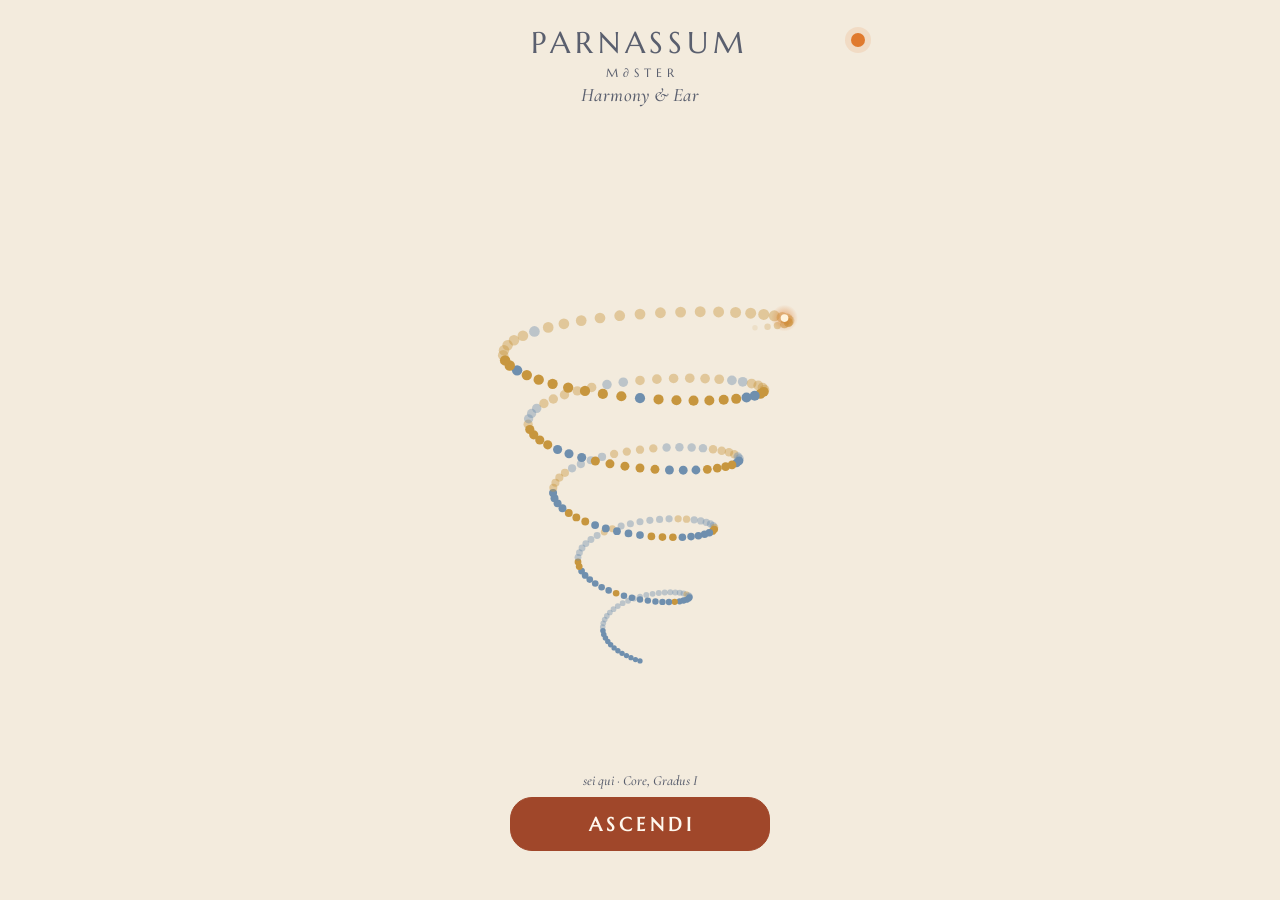
==== ravel-fase0/index.html @ 0cf715ad "Parnassum: versione 26/11, 09:10 (frecce del telaio, prova libera) Co-Authored-By: Claude Opus 5.5 <" ====
<!doctype html>
<html lang="it">
  <head>
    <meta charset="UTF-8" />
    <meta name="viewport" content="width=device-width, initial-scale=1, viewport-fit=cover" />
    <meta name="apple-mobile-web-app-capable" content="yes" />
    <meta name="mobile-web-app-capable" content="yes" />
    <meta name="apple-mobile-web-app-status-bar-style" content="default" />
    <meta name="apple-mobile-web-app-title" content="Parnassum M∂ster" />
    <meta name="theme-color" content="#f3ebdd" media="(prefers-color-scheme: light)" />
    <meta name="theme-color" content="#1d2230" media="(prefers-color-scheme: dark)" />
    <link rel="manifest" href="manifest.webmanifest" />
    <link rel="apple-touch-icon" href="icon-180.png" />
    <title>Parnassum M∂ster · Harmony &amp; Ear</title>
    <meta name="description" content="Parnassum M∂ster (Master) · Harmony &amp; Ear: l’orecchio relativo, dai gradi nella tonalità fino all’armonia." />
    <script type="module" crossorigin src="./assets/main-D2W-0Op4.js"></script>
    <link rel="modulepreload" crossorigin href="./assets/subjects-xXFOKr2m.js">
    <link rel="modulepreload" crossorigin href="./assets/tessere-DCb9m6Ef.js">
    <link rel="modulepreload" crossorigin href="./assets/audio-ESWxxZjq.js">
    <link rel="modulepreload" crossorigin href="./assets/icons-74ckr3Kv.js">
    <link rel="modulepreload" crossorigin href="./assets/progress-BFHjeU7x.js">
    <link rel="modulepreload" crossorigin href="./assets/theme-CLr89M17.js">
    <link rel="modulepreload" crossorigin href="./assets/meter-CseW2uOd.js">
    <link rel="modulepreload" crossorigin href="./assets/pitch-DtYOayEf.js">
    <link rel="modulepreload" crossorigin href="./assets/home-DO3E848T.js">
    <link rel="stylesheet" crossorigin href="./assets/theme-yBoKr22t.css">
  </head>
  <body>
    <button id="audioTap" class="audio-tap" hidden>🔇 Tocca qui per riattivare l’audio</button>
    <main id="app">
      <!-- Menu unico (Q88, punto 9): stesso pallino, stesso posto, su home, esercitazione, lezioni, esame -->
      <button id="menuDot" class="menu-dot" aria-label="Menu" aria-haspopup="dialog"><span aria-hidden="true"></span></button>
      <section id="intro" class="screen" hidden>
        <header class="top">
          <span id="introCount" class="steps"></span>
          <button id="introClose" class="icon" aria-label="Chiudi le istruzioni">✕</button>
        </header>
        <div class="row-btns intro-nav">
          <button id="introPrev">← Indietro</button>
          <span id="introDots" class="intro-dots" aria-hidden="true"></span>
          <button id="introNext" class="primary">Avanti →</button>
        </div>
        <label class="check intro-skip"><input id="introSkip" type="checkbox" /> Non mostrare più all'avvio</label>
        <div class="intro-body">
          <div class="intro-card">
            <h2 id="introTitle"></h2>
            <div id="introStaff" class="staffHost" hidden></div>
            <div id="introText" class="intro-text"></div>
            <button id="introPlay" class="play play-word" aria-label="Ascolta l'esempio" hidden>▶ Ascolta</button>
          </div>
        </div>
      </section>

      <section id="method" class="screen" hidden>
        <header class="top">
          <span class="steps">Il metodo nel dettaglio</span>
          <button id="methodClose" class="icon" aria-label="Chiudi">✕</button>
        </header>
        <article id="methodText" class="method-text"></article>
        <div class="row-btns">
          <button id="methodBack">← Indietro</button>
        </div>
      </section>

      <section id="home" class="screen">
        <header class="top home-top">
          <span class="brand">Parnassum <span>M∂ster</span><small class="brand-sub">Harmony &amp; Ear</small></span>
        </header>
        <div id="homeSpiral" class="home-host"></div>
        <div class="home-bottom">
          <p id="hereLine" class="here-line"></p>
          <button id="ascend" class="primary ascend">Ascendi</button>
          <p id="nextStep" class="next-step"></p>
        </div>
      </section>

      <section id="plan" class="screen" hidden>
        <header class="top dlg-top"><h2>Piano di studi</h2><button id="planClose" class="icon" aria-label="Chiudi">✕</button></header>
        <div id="planBody" class="plan-body"></div>
      </section>

      <dialog id="menu" class="sheet" aria-label="Menu">
        <div class="grip" aria-hidden="true" tabindex="-1" autofocus></div>
        <div id="menuBody" class="sheet-scroll menu-body"></div>
        <p id="buildLabel" class="sheet-note"></p>
        <button class="btn-close" id="menuX">Chiudi</button>
      </dialog>

      <dialog id="examSheet" class="sheet" aria-labelledby="examTitle">
        <div class="grip" aria-hidden="true" tabindex="-1" autofocus></div>
        <h2 id="examTitle"></h2>
        <ul id="examLines" class="exam-lines"></ul>
        <p id="examAdvice" class="sheet-note"></p>
        <div class="row-btns">
          <button id="examLater">Non ora</button>
          <button id="examStart" class="primary">Inizia</button>
        </div>
      </dialog>

      <section id="start" class="screen" hidden>
        <h1>Parnassum <span>M∂ster</span></h1>
        <p class="brand-sub">Harmony &amp; Ear</p>
        <p class="sub">Primo accesso: due domande, poi la taratura (una volta sola su questo dispositivo)</p>
        <div class="ask">
          <p>Hai le cuffie?</p>
          <div class="seg" data-key="headphones"><button data-v="1">Sì</button><button data-v="0" class="on">No</button></div>
        </div>
        <div class="ask">
          <p>Posso cantare adesso?</p>
          <div class="seg" data-key="sing"><button data-v="1" class="on">Sì</button><button data-v="0">No</button></div>
        </div>
        <button id="go" class="primary">Inizia</button>
        <p id="startMsg" class="msg"></p>
        <p class="mode" id="modeLabel"></p>
      </section>

      <section id="calib" class="screen" hidden>
        <h2>Taratura</h2>
        <p class="sub calib-why">Stiamo tarando il tuo dispositivo: misuriamo il ritardo dell'audio. Potrai scegliere di rifarlo, se necessario.</p>
        <p class="sub">Quattro colpi per prendere il tempo, poi otto colpi: tocca il cerchio insieme a ognuno.</p>
        <button id="tapPad" class="pad" aria-label="Tocca a tempo"></button>
        <p id="calibMsg" class="msg"></p>
        <p id="calibCheck" class="msg"></p>
        <div class="opt calib-hp"><span>Cuffie</span>
          <div class="seg" data-for="headphonesOn"><button data-v="1">Sì</button><button data-v="0">No</button></div></div>
        <div class="row-btns">
          <button id="calibStart" class="primary">Avvia</button>
          <button id="calibSkip">Salta</button>
          <button id="calibNext" class="primary" hidden>Continua</button>
        </div>
      </section>

      <section id="play" class="screen" hidden>
        <header class="top">
          <span id="keyLabel"></span>
          <span class="top-btns">
            <button id="playHome" class="icon" aria-label="Torna alla spirale">⌂</button>
            <button id="openLesson" class="small">Lezione</button>
          </span>
        </header>
        <div id="groupRow" class="group-row" role="group" aria-label="Lezioni del Gradus I"></div>
        <div class="ladder-line">
          <div id="ladderRow" class="ladder-row" aria-hidden="true"></div>
          <button id="examEntry" class="small exam-entry">Esamino</button>
        </div>
        <p id="modeLine" class="mode-line"></p>
        <!-- Q88: domande sugli intervalli in coda all'esamino del gruppo -->
        <div id="ivHost" hidden></div>
        <div id="staffHost"></div>
        <div id="voiceMeterHost" class="voice-meter"></div>
        <p id="status" class="status">In pausa: premi ▶</p>
        <div id="keypad" class="piano-host"></div>
        <div class="controls">
          <button id="playToggle" class="play" aria-label="Avvia" aria-pressed="false">▶</button>
          <button id="singBtn" class="sing" hidden>Tieni premuto e canta</button>
          <button id="droneToggle" class="small drone on" aria-pressed="true" aria-label="Bordone acceso">Bordone</button>
        </div>
        <p id="singHint" class="hint" hidden>Canta l’ultima nota, in qualsiasi ottava</p>
        <button id="playInvite" class="invite" hidden>Non vuoi cantare? Glissa con il dito</button>
        <div class="seg answer-seg" data-for="answerMode" aria-label="Modo di risposta"><button data-v="tap">Tocca</button><button data-v="sing">Canta</button><button data-v="glide">Glissa</button></div>
        <div class="row-btns">
          <button id="again">Riascolta</button>
          <button id="next" class="primary" hidden>Avanti</button>
        </div>
      </section>

      <section id="lesson" class="screen" hidden>
        <header class="top">
          <span id="lessonSteps" class="steps"><span>Ascolta</span><span>Canta</span><span>Prova</span></span>
          <button id="lessonClose" class="icon" aria-label="Chiudi la lezione">✕</button>
        </header>
        <div id="lessonPick" class="chips3" aria-label="Lezione"></div>
        <h2 id="lessonTitle"></h2>
        <p id="lessonChords" class="chord-line" aria-live="polite"></p>
        <div id="lessonStaff" class="staffHost"></div>
        <!-- Tastiera in do: L1 «Tono e semitono», L2 «Le seconde» (Sandro, 22 nov.) -->
        <div id="lessonKb" class="lesson-kb" hidden></div>
        <p id="lessonText" class="lesson-text"></p>
        <div id="lessonKeypad" class="piano-host" hidden></div>
        <div class="controls">
          <button id="lessonPlay" class="play play-word" aria-label="Ascolta">▶ Ascolta</button>
          <button id="lessonSing" class="sing" hidden>Tieni premuto e canta</button>
          <button id="lessonDrone" class="small drone on" aria-label="Bordone">Bordone</button>
        </div>
        <button id="lessonInvite" class="invite" hidden>Non vuoi cantare? Glissa con il dito</button>
        <div class="seg answer-seg" data-for="answerMode" aria-label="Modo di risposta"><button data-v="tap">Tocca</button><button data-v="sing">Canta</button><button data-v="glide">Glissa</button></div>
        <div class="row-btns">
          <button id="lessonPrev" hidden>← Indietro</button>
          <button id="lessonSkip" hidden>Salta il canto →</button>
          <button id="lessonToTry" hidden>Salta la lezione →</button>
          <button id="lessonNext" class="primary" hidden>Avanti →</button>
        </div>
      </section>

      <!-- Lezioni L4–L10 del Gradus I (Q88) -->
      <section id="lessonx" class="screen" hidden>
        <header class="top">
          <span id="lxSteps" class="steps"><span>Ascolta</span><span>Canta</span><span>Prova</span><span>Esamino</span></span>
          <button id="lxClose" class="icon" aria-label="Chiudi la lezione">✕</button>
        </header>
        <h2 id="lxTitle"></h2>
        <p id="lxText" class="lesson-text"></p>
        <div id="lxHost"></div>
        <div class="controls">
          <button id="lxPlay" class="play play-word" aria-label="Ascolta">▶ Ascolta</button>
          <button id="lxDrone" class="small drone" aria-label="Bordone spento">Bordone</button>
        </div>
        <button id="lxInvite" class="invite" hidden>Non vuoi cantare? Glissa con il dito</button>
        <div class="seg answer-seg" data-for="answerMode" aria-label="Modo di risposta"><button data-v="tap">Tocca</button><button data-v="sing">Canta</button><button data-v="glide">Glissa</button></div>
        <div class="row-btns">
          <button id="lxPrev" hidden>← Indietro</button>
          <button id="lxSkip" hidden>Salta la lezione →</button>
          <button id="lxNext" class="primary" hidden>Avanti →</button>
        </div>
      </section>

      <!-- Esame del Gradus I (Q88) -->
      <section id="exam" class="screen" hidden>
        <header class="top">
          <span class="steps">Esame del Gradus I</span>
          <button id="exClose" class="icon" aria-label="Chiudi l’esame">✕</button>
        </header>
        <h2 id="exTitle"></h2>
        <div id="exText" class="lesson-text"></div>
        <div id="exHost"></div>
        <div id="exButtons" class="row-btns"></div>
      </section>

      <dialog id="settings" class="sheet" aria-labelledby="settingsTitle">
        <div class="grip" aria-hidden="true" tabindex="-1" autofocus></div>
        <div class="sheet-head"><h2 id="settingsTitle">Impostazioni</h2><button id="closeX" class="icon" aria-label="Chiudi">✕</button></div>
        <div class="sheet-scroll">
          <!-- Impostazioni del Gradus (Q88, punto 9) -->
          <div class="opt" data-scope="gradus"><span>Modo di risposta</span>
            <div class="seg" data-for="answerMode"><button data-v="tap">Tocca</button><button data-v="sing">Canta</button><button data-v="glide">Glissa</button></div>
            <small>Glissa: tieni premuto e muovi il dito, su più acuto, giù più grave. Quando lo alzi, o resti fermo su una nota per un secondo e mezzo, vale quella nota.</small></div>
          <div class="opt" data-scope="gradus"><span>Vista dei gradi</span>
            <div class="seg" data-for="viewSelect"><button data-v="spiral">Spirale</button><button data-v="rows">Righe</button></div></div>
          <div class="opt" data-scope="gradus"><span>Nomi accanto ai gradi</span>
            <div class="seg" data-for="labelMode"><button data-v="syl">do re mi</button><button data-v="notes">Note reali</button><button data-v="none">Nessuno</button></div></div>
          <div class="opt" data-scope="gradus"><span>Tonalità</span>
            <select id="keySelect"><option value="">Casuale</option></select></div>
          <div class="opt" data-scope="gradus"><span>Cambio di tonalità</span>
            <div class="seg" data-for="keyChange"><button data-v="auto">Automatico</button><button data-v="1">Dopo 1 domanda</button><button data-v="3">Dopo 3</button><button data-v="5">Dopo 5</button><button data-v="never">Mai</button></div>
            <small>Automatico: la tonalità resta ferma all'inizio e cambia sempre più spesso man mano che riconosci i gradi.</small></div>
          <div class="opt" data-scope="gradus"><span>Ritorno alla tonica sempre</span>
            <div class="seg" data-for="returnAlways"><button data-v="1">Sì</button><button data-v="0">No</button></div>
            <small>Negli ultimi gradini prima dell'esame e all'esame il ritorno suona solo dopo un errore. Con «Sì» suona sempre.</small></div>
          <div class="opt" data-scope="gradus"><span>Bordone</span>
            <input id="droneLevel" type="range" min="0" max="0.6" step="0.05" value="0.25" aria-label="Volume del bordone" /></div>
          <div class="opt" data-scope="gradus"><span>Velocità: <b id="speedValue">moderata</b></span>
            <input id="speedRange" type="range" min="0.5" max="1.3" step="0.05" value="0.8" aria-label="Velocità" /></div>
          <!-- Impostazioni generali -->
          <div class="opt" data-scope="general"><span>Tema</span>
            <div class="seg" data-for="themeSelect"><button data-v="auto">Automatico</button><button data-v="light">Chiaro</button><button data-v="dark">Scuro</button></div>
            <small>Automatico segue il telefono.</small></div>
          <div class="opt" data-scope="general"><span>Pillole del Maestro</span>
            <div class="seg" data-for="pillsOn"><button data-v="1">Sì</button><button data-v="0">No</button></div>
            <small>Una frase breve alla fine della sessione, su come impara l'orecchio.</small></div>
          <div class="opt" data-scope="general"><span>Taratura</span>
            <button class="item" id="recalib">Ritara il dispositivo</button>
            <small>Da rifare quando cambi uscita audio: altoparlante, cuffie a filo o Bluetooth. Se colleghi o scolleghi le cuffie, l'app te lo propone da sola.</small></div>
          <button class="item" id="audioRebuild" data-scope="general">Non senti l’audio? Tocca qui per riattivarlo</button>
          <div class="opt" data-scope="general"><span>Cuffie</span>
            <div class="seg" data-for="headphonesOn"><button data-v="1">Sì</button><button data-v="0">No</button></div>
            <small>Con le cuffie il bordone resta acceso mentre canti.</small></div>
          <div class="opt" data-scope="general"><span>Microfono</span>
            <div class="seg" data-for="micOn"><button data-v="1">Acceso</button><button data-v="0">Spento</button></div></div>
          <details class="adv" data-scope="general"><summary>Per il collaudo</summary>
            <div class="opt"><span>Filtri del telefono (eco, rumore, guadagno)</span>
              <div class="seg" data-for="micFilters"><button data-v="1">Sì</button><button data-v="0">No</button></div></div>
            <button class="item" id="copyReport">Copia rapporto</button>
            <textarea id="reportBox" readonly hidden></textarea>
          </details>
          <div class="opt" data-scope="general"><span>I miei dati</span>
            <button class="item" id="dataExport">Esporta i miei dati</button>
            <button class="item" id="dataClear">Cancella i miei dati</button>
            <small>Le risposte restano solo su questo telefono: niente nome, niente audio.</small></div>
          <div class="opt" data-scope="general"><span>Contatti</span>
            <div data-contacts></div></div>
          <p class="credits" data-scope="general">Pianoforte: Salamander Grand Piano, Alexander Holm (CC BY 3.0). Riconoscimento dell'altezza: pitchy (MIT).</p>
          <div hidden>
            <select id="viewSelect"><option value="spiral" selected>Spirale</option><option value="rows">Righe</option></select>
            <select id="labelMode"><option value="syl" selected>do re mi</option><option value="notes">Note reali</option><option value="none">Nessuno</option></select>
            <select id="keyChange"><option value="auto" selected>Automatico</option><option value="1">1</option><option value="3">3</option><option value="5">5</option><option value="never">Mai</option></select>
            <select id="answerMode"><option value="tap">Tocca</option><option value="sing">Canta</option><option value="glide">Glissa</option></select>
            <input id="headphonesOn" type="checkbox" /><input id="micOn" type="checkbox" /><input id="micFilters" type="checkbox" /><input id="pillsOn" type="checkbox" />
            <select id="themeSelect"><option value="auto">Automatico</option><option value="light">Chiaro</option><option value="dark">Scuro</option></select><input id="returnAlways" type="checkbox" />
          </div>
        </div>
      </dialog>
      <div id="outputToast" class="toast" role="status" hidden>
        <p>L'uscita audio è cambiata (cuffie collegate o scollegate?).</p>
        <div class="row-btns"><button id="toastRecalib" class="primary">Ritara</button><button id="toastLater">Più tardi</button></div>
      </div>
    </main>
  </body>
</html>
---- ravel-fase0/assets/theme-yBoKr22t.css ----
@font-face{font-family:Marcellus;font-style:normal;font-display:swap;font-weight:400;src:url(./marcellus-latin-400-normal-86dSXJnk.woff2) format("woff2"),url(./marcellus-latin-400-normal-AvMY561b.woff) format("woff")}@font-face{font-family:Cormorant Garamond;font-style:italic;font-display:swap;font-weight:500;src:url(./cormorant-garamond-latin-500-italic-Y14P-dkT.woff2) format("woff2"),url(./cormorant-garamond-latin-500-italic-DhNIfkTX.woff) format("woff")}@font-face{font-family:Cormorant Garamond;font-style:normal;font-display:swap;font-weight:500;src:url(./cormorant-garamond-latin-500-normal-BsRWmXhO.woff2) format("woff2"),url(./cormorant-garamond-latin-500-normal-zIXX3Q-H.woff) format("woff")}@font-face{font-family:Cormorant Garamond;font-style:italic;font-display:swap;font-weight:600;src:url(./cormorant-garamond-latin-600-italic-DCuhXWyK.woff2) format("woff2"),url(./cormorant-garamond-latin-600-italic-BcJbkSJ4.woff) format("woff")}[hidden]{display:none!important}:root{--bg: #f3ebdd;--surface: #fbf7ef;--fg: #1d2230;--muted: #5a5f6e;--line: #857c6e;--accent: #a0472a;--on-accent: #fff8ee;--ok: #2f7349;--bad: #962c25;--ring: #a0472a;--card: var(--surface);--tonic: #21416a;--gold: #7f5c1d;--parnassum: #e07a2e;--sun-deep: #a9531a;--subject: #c7963e;--serif: "Marcellus", "Iowan Old Style", "Palatino Linotype", Palatino, "Book Antiqua", Georgia, serif;--italic: "Cormorant Garamond", "Iowan Old Style", "Palatino Linotype", Palatino, Georgia, serif;color-scheme:light dark;font-family:-apple-system,system-ui,Segoe UI,sans-serif}@media(prefers-color-scheme:dark){:root{--bg: #1d2230;--surface: #272d3e;--fg: #f1e9da;--muted: #b9b3a6;--line: #737a8e;--accent: #e8925c;--on-accent: #1d2230;--ok: #a3ddb3;--bad: #f2958a;--ring: #e8925c;--tonic: #7096be;--gold: #d9b56a;--sun-deep: #e07a2e}}*{box-sizing:border-box;-webkit-tap-highlight-color:transparent}html,body{margin:0;background:var(--bg);color:var(--fg);height:100%}body{padding:env(safe-area-inset-top) 16px env(safe-area-inset-bottom);overscroll-behavior:none}#app{max-width:480px;margin:0 auto;min-height:100%}.screen{display:flex;flex-direction:column;gap:10px;padding-top:18px;min-height:100dvh}.screen[hidden]{display:none}h1{font-size:30px;margin:24px 0 0;letter-spacing:.02em}h1 span{color:var(--accent)}h2{font-size:24px;margin:8px 0 0}.sub,.msg,.mode,.credits{color:var(--muted);margin:0;font-size:14px}.msg{min-height:1.4em}button{font:inherit;font-size:16px;min-height:48px;padding:0 18px;border-radius:14px;border:1px solid var(--line);background:var(--card);color:var(--fg);touch-action:manipulation}button.primary{background:var(--accent);border-color:var(--accent);color:var(--on-accent);font-weight:600}@media(prefers-color-scheme:dark){button.primary{color:var(--on-accent)}}button:disabled{opacity:.5}.ask p{margin:0 0 6px;font-size:16px}.seg{display:flex;gap:8px}.seg button{flex:1}.seg button.on{border:2px solid var(--accent);font-weight:600}.row-btns{display:flex;gap:10px;flex-wrap:wrap}.row-btns button{flex:1}.pad{width:180px;height:180px;border-radius:50%;align-self:center;margin:24px 0;border:3px solid var(--accent);background:transparent;transition:background .15s}.pad.hit{background:var(--accent)}.pad{font-size:56px;font-weight:700;color:var(--accent)}.top{display:flex;justify-content:space-between;align-items:center;color:var(--muted);font-size:14px}.icon{min-height:44px;min-width:44px;padding:0;font-size:24px}#staffHost{flex:1;display:flex;min-height:0}.staff{width:100%;height:100%;max-height:54dvh}.staff .line{stroke:var(--line);stroke-width:2}.staff .num{font-size:16px;font-weight:700;fill:var(--fg)}.staff .syl{font-size:14px;fill:var(--muted)}.staff .disc{fill:var(--card);stroke:var(--line);stroke-width:1.5}.staff .ring{fill:none;stroke:var(--ring);stroke-width:1.5;opacity:.55;transition:opacity .3s,stroke-width .3s}.staff .row.target .disc{fill:var(--ok);stroke:var(--ok)}.staff .row.target .num{fill:var(--on-accent)}.staff .row.target .line{stroke:var(--ok);stroke-width:4}.staff .row.wrong .disc{stroke:var(--bad);stroke-width:3}.staff .row.target .ring{opacity:1;stroke-width:2.5}.staff .row.resolved .ring{opacity:0}.staff .voice{fill:var(--muted);opacity:0;transition:cy .15s linear,opacity .15s}.staff .voice.on{fill:var(--accent)}.status{text-align:center;font-size:19px;font-weight:600;min-height:1.5em;margin:0}.keypad{display:grid;grid-template-columns:repeat(7,1fr);gap:6px}.keypad button{min-height:56px;padding:0;font-size:24px;font-weight:700}.keypad button:active{background:var(--accent);color:var(--on-accent)}dialog{border:none;border-radius:14px;background:var(--card);color:var(--fg);width:min(92vw,440px)}dialog::backdrop{background:#0006}dialog label{display:flex;flex-direction:column;gap:6px;margin:12px 0;font-size:16px}dialog label.check{flex-direction:row;align-items:center}dialog select,dialog input[type=range]{font:inherit;min-height:44px}dialog input[type=checkbox]{width:22px;height:22px}dialog textarea{width:100%;height:160px;font-size:12px;margin-top:10px}.credits{font-size:14px;margin:12px 0}.contact{margin:0;font-size:14px}.contact a{display:inline-flex;align-items:center;min-height:44px;color:var(--accent)}.pill{font-size:14px;font-style:italic;color:var(--muted);margin-top:12px;text-align:left}@media(prefers-reduced-motion:reduce){*{transition:none!important}}.top-btns{display:flex;gap:8px;align-items:center}button.small{min-height:44px;font-size:14px;padding:0 12px}button.small.on{border:2px solid var(--accent)}.sing{min-height:64px;font-weight:600;border:2px solid var(--accent)}.sing.held{background:var(--accent);color:var(--on-accent)}.hint{color:var(--muted);font-size:14px;margin:-6px 0 0;text-align:center}.staff .row.octave .num,.staff .row.octave .syl{fill:var(--muted)}.staff .row.octave .disc{stroke-dasharray:3 3}.staff .row.step .disc{fill:var(--accent);stroke:var(--accent)}.staff .row.step .num{fill:var(--on-accent)}.staff .row.step .line{stroke:var(--accent);stroke-width:4}.staff .hit{fill:transparent}.staff .knob{cursor:pointer}.staff .knob:active .disc{fill:var(--accent)}.staff.spiral{max-height:54dvh}.staff .spiral-path{fill:none;stroke:var(--line);stroke-width:2}.staff .faint .disc{stroke-dasharray:3 3}.staff .faint .num{fill:var(--muted);font-size:14px}.staff .row[data-degree="1"] .disc{fill:var(--tonic);stroke:var(--tonic)}.staff .row[data-degree="1"] .num{fill:var(--on-accent)}.staff .row.faint[data-degree="1"] .disc{fill:var(--tonic);stroke:var(--tonic);opacity:.55;stroke-dasharray:none}.staff .row.octave .disc{stroke-dasharray:none;opacity:.55}.staff .row[data-degree="1"].wrong .disc{stroke:var(--bad);stroke-width:3}@media(prefers-color-scheme:dark){.staff .row[data-degree="1"] .num{fill:var(--on-accent)}}.staff .trail{stroke:var(--accent);stroke-width:5;stroke-linecap:round}#staffHost.nosyl .syl{display:none}.staff .spiral-path,.staff .line{transition:stroke .3s}#staffHost.ok .spiral-path{stroke:var(--ok)}#staffHost.ko .spiral-path{stroke:var(--bad)}#staffHost.ok .row:not(.target):not(.step) .line{stroke:color-mix(in srgb,var(--ok) 45%,var(--line))}#staffHost.ko .row:not(.target):not(.step) .line{stroke:color-mix(in srgb,var(--bad) 45%,var(--line))}.status:before{content:"";display:inline-block;width:12px;height:12px;border-radius:50%;margin-right:8px;vertical-align:1px;background:transparent;transition:background .3s}.status.ok:before{background:var(--ok);box-shadow:0 0 8px var(--ok)}.status.ko:before{background:var(--bad);box-shadow:0 0 8px var(--bad)}.controls{display:flex;gap:8px;align-items:stretch}.controls .play{width:64px;min-height:64px;padding:0;font-size:24px;flex:none}.controls .play.on{border:2px solid var(--accent)}.controls .sing{flex:1;min-height:64px}.controls .small{min-height:64px;flex:none}.controls .sing[hidden]+.small{margin-left:auto}.controls .sing{white-space:nowrap;font-size:16px;padding:0 10px}.drone:not(.on){color:var(--muted);text-decoration:line-through}.staffHost{flex:1;display:flex;min-height:0}#lessonStaff.ok .spiral-path{stroke:var(--ok)}#lessonStaff.ko .spiral-path{stroke:var(--bad)}.steps{display:flex;gap:6px;font-size:14px}.steps span{padding:4px 8px;border-radius:999px;border:1px solid var(--line)}.steps span.on{border-color:var(--accent);color:var(--fg);font-weight:600}.chips{display:grid;grid-template-columns:repeat(7,1fr);gap:6px}.chips button{min-height:44px;padding:0;font-size:16px}.chips button.on{border:2px solid var(--accent);font-weight:700}.lesson-text{text-align:center;font-size:16px;min-height:2.6em;margin:0}.lesson-text.ok:before,.lesson-text.ko:before{content:"";display:inline-block;width:12px;height:12px;border-radius:50%;margin-right:8px}.lesson-text.ok:before{background:var(--ok);box-shadow:0 0 8px var(--ok)}.lesson-text.ko:before{background:var(--bad);box-shadow:0 0 8px var(--bad)}#lesson .sing{min-height:60px}.chips3{display:grid;grid-template-columns:repeat(3,1fr);gap:6px}.chips3 button{min-height:44px;padding:0 4px;font-size:12px;line-height:1.15}.chips3 button.on{border:2px solid var(--accent);font-weight:700}.lesson-text{font-size:16px}.staff .row.lit .disc{fill:var(--accent);stroke:var(--accent);opacity:.85}.staff .row.lit .num{fill:var(--on-accent)}.staff .row.lit .line{stroke:var(--accent);stroke-width:3}#lesson .lesson-text{font-size:19px;line-height:1.45;text-align:left;min-height:4em}#lesson .lesson-text.big{flex:1;font-size:19px;display:flex;align-items:center}#lesson h2{font-size:19px;color:var(--muted)}.row-btns #lessonPrev{flex:0 0 auto}.dlg-top{margin:-4px 0 4px}.dlg-top h2{margin:0}.chord-line{margin:0;min-height:1.4em;text-align:center;font-size:14px;letter-spacing:.08em;color:var(--muted);font-family:var(--serif)}.chord-line span{padding:0 2px;transition:color .15s}.chord-line .sep{opacity:.5;padding:0 6px}.chord-line .now{color:var(--accent);font-weight:600}#intro h2{font-size:24px;margin-top:6px}.intro-text{flex:1;font-size:19px;line-height:1.5;margin:0}.intro-text p{margin:0 0 12px}#introStaff{max-height:34vh}#introPlay{align-self:center}.intro-skip{display:flex;gap:10px;align-items:center;color:var(--muted);font-size:14px}.intro-skip input{width:22px;height:22px}#lessonSteps span{cursor:pointer}#lessonSteps span:last-child{cursor:default}.controls .play.play-word,button.play-word{width:auto;min-width:132px;min-height:64px;padding:0 18px;flex:none;font-size:19px;font-weight:700;white-space:nowrap;background:var(--accent);border:2px solid var(--accent);color:var(--on-accent);box-shadow:0 2px 10px color-mix(in srgb,var(--accent) 35%,transparent)}@media(prefers-color-scheme:dark){.controls .play.play-word,button.play-word{color:var(--on-accent)}}.controls .play.play-word.on,button.play-word.on{background:var(--card);color:var(--accent);box-shadow:none}#introPlay.play-word{align-self:center}.drone.locked{opacity:.6;border-style:dashed}#introStaff.reveal .syl{opacity:0;transition:opacity .15s}#introStaff.reveal .row.lit .syl{opacity:1}#method{height:100dvh;min-height:0;padding-bottom:12px}.method-text{flex:1;min-height:0;overflow-y:auto;-webkit-overflow-scrolling:touch;overscroll-behavior:contain;font-size:19px;line-height:1.55;padding-right:4px}.method-text h1{font-size:24px;margin:4px 0 8px}.method-text h2{font-size:19px;margin:26px 0 6px}.method-text h3{font-size:19px;margin:18px 0 4px}.method-text p{margin:0 0 12px}.method-text ul,.method-text ol{margin:0 0 12px;padding-left:22px}.method-text li{margin-bottom:6px}.method-text table{border-collapse:collapse;font-size:14px;line-height:1.35;margin:0 0 12px;display:block;overflow-x:auto}.method-text th,.method-text td{border:1px solid var(--line);padding:4px 6px;text-align:left;vertical-align:top;overflow-wrap:anywhere}.method-text code{font-size:.9em}.chips3 button span,.chips3 button b{display:block}.chips3 button b{font-size:14px;margin-top:2px}.audio-tap{position:fixed;left:50%;top:max(12px,env(safe-area-inset-top));transform:translate(-50%);z-index:100;min-height:56px;padding:0 20px;border-radius:22px;border:none;background:var(--accent, #c8742a);color:var(--on-accent);font-size:16px;box-shadow:0 4px 16px #00000040}.intro-nav{justify-content:space-between}.intro-nav button{flex:0 0 auto;min-height:44px;padding:0 14px;font-size:14px}#intro{touch-action:pan-y}#intro .intro-nav{order:0;margin-top:4px;align-items:center}.intro-dots{display:flex;gap:6px;flex-wrap:wrap;justify-content:center;flex:1}.intro-dots i{width:7px;height:7px;border-radius:50%;background:var(--line)}.intro-dots i.on{background:var(--accent);width:18px;border-radius:6px}.intro-body{flex:1;display:flex;gap:10px;min-height:0}.intro-card{flex:1;min-width:0;display:flex;flex-direction:column;gap:12px}.intro-peek{flex:0 0 26px;min-width:26px;border-radius:14px 0 0 14px;border:1px solid var(--line);border-right:none;background:var(--card);color:var(--muted);font-size:14px;text-align:start;overflow:hidden;white-space:nowrap;opacity:.7;margin-right:-16px;align-self:flex-start;height:60%;padding:18px 0 0 8px}.intro-peek[hidden],#intro[hidden] .intro-peek{display:none!important}#home{min-height:100dvh;justify-content:space-between}.home-top .brand{font-size:16px;letter-spacing:.04em}.home-top .brand span{color:var(--accent)}.home-host{flex:1;display:flex;align-items:center;justify-content:center;min-height:0}.home-spiral{width:100%;max-width:380px;max-height:62dvh}.home-tile.back{opacity:.42}.home-walked circle{fill:none;stroke:var(--parnassum);opacity:.7}.home-walked circle.back{opacity:.28}.home-parn-body{fill:var(--parnassum)}.home-thread-tile{fill:var(--thread-c, var(--subject-c));opacity:.95}.home-thread-tile.back{opacity:.35}.home-thread-head{fill:var(--thread-c, var(--subject-c));stroke:var(--bg);stroke-width:1.2}.home-thread-hit{fill:none;stroke:transparent;stroke-width:40;stroke-linecap:round;stroke-linejoin:round;pointer-events:stroke;cursor:pointer}.home-door-ring{fill:var(--bg);stroke:color-mix(in srgb,var(--door) 55%,#1d2230);stroke-width:1.6}.home-door-glow{fill:var(--door);opacity:0}.home-door.back .home-door-ring{opacity:.55}.home-door.lit .home-door-ring{fill:var(--door)}.home-door.lit .home-door-glow{opacity:.22}@media(prefers-color-scheme:dark){.home-door-ring{stroke:var(--door-dk)}.home-door.lit .home-door-ring,.home-door-glow{fill:var(--door-dk)}}.home-sat-hit{fill:transparent;cursor:pointer}.home-sat-hit:focus{outline:none}.home-sat-hit:focus-visible{stroke:var(--fg);stroke-width:1.2;stroke-dasharray:2 3}.home-sat-sel{fill:none;stroke:var(--gold);stroke-width:1.2;opacity:.8}.home-sat-tip{opacity:0;transition:opacity .3s;pointer-events:none}.home-sat-tip.on{opacity:1}.home-sat-tip.on .home-tip-go{pointer-events:auto;cursor:pointer}.home-tip-enter{font-family:var(--serif);font-size:14px;fill:var(--accent)}.home-sat-glow{fill:var(--subject-c);opacity:0}.home-touch{fill:var(--accent);opacity:0;pointer-events:none}.home-labels .home-label{opacity:0;transition:opacity .7s}.home-label-name{font-family:var(--italic);font-style:italic;font-size:12px;fill:var(--fg)}.home-labels.on .home-label{opacity:1}@media(prefers-reduced-motion:reduce){.home-labels .home-label{transition:none}}.home-tip-card{fill:var(--surface);stroke:var(--line);stroke-width:1}.home-tip-name{font-family:var(--italic);font-style:italic;font-size:12px;fill:var(--fg)}.home-tip-note{font-family:var(--italic);font-style:italic;font-size:12px;fill:var(--muted)}@media(prefers-reduced-motion:reduce){.home-sat-tip{transition:none}}.home-head-core{fill:#fff3dc}.home-dot{fill:var(--fg);stroke:var(--bg);stroke-width:2}.home-bottom{display:flex;flex-direction:column;align-items:center;gap:6px;padding-bottom:max(16px,env(safe-area-inset-bottom))}.ascend{width:66%;min-height:56px;font-size:19px;letter-spacing:.06em;border-radius:22px;background:color-mix(in srgb,var(--parnassum) var(--parnassum-mix, 0%),var(--accent));border-color:transparent}.here-line{margin:0;font-family:var(--italic);font-style:italic;font-size:14px;color:var(--muted);text-align:center}.next-step{margin:0;font-size:14px;color:var(--muted);min-height:1.3em;text-align:center}.menu-list{display:flex;flex-direction:column;gap:10px}.plan-body h3{margin:18px 0 6px;font-size:16px}.plan-body ul{margin:0;padding-left:1.2em;line-height:1.7}.plan-body .done{color:var(--ok)}.plan-body .muted{color:var(--muted)}.method-text details.topic{border-bottom:1px solid var(--line)}.method-text summary{list-style:none;cursor:pointer;font-size:19px;font-weight:600;padding:14px 28px 14px 0;position:relative}.method-text summary::-webkit-details-marker{display:none}.method-text summary:after{content:"▸";position:absolute;right:4px;top:14px;color:var(--accent);transition:transform .15s}.method-text details[open]>summary{position:sticky;top:0;background:var(--bg);z-index:1}.method-text details[open]>summary:after{transform:rotate(90deg)}dialog.sheet{position:fixed;inset:auto 0 0;margin:0 auto;width:min(100vw,480px);max-width:100vw;max-height:88dvh;border-radius:22px 22px 0 0;background:var(--surface);color:var(--fg);padding:10px 20px max(env(safe-area-inset-bottom),22px);display:none;flex-direction:column;gap:2px}dialog.sheet[open]{display:flex;animation:sheet-up .3s ease-out}@keyframes sheet-up{0%{transform:translateY(24px);opacity:0}}dialog.sheet::backdrop{background:#00000073}.sheet .grip{width:40px;height:5px;border-radius:6px;background:var(--line);align-self:center;margin-bottom:8px;opacity:.6}.sheet .item{min-height:48px;border:0;border-bottom:1px solid var(--line);border-radius:0;background:transparent;text-align:left;font-size:16px;padding:0;color:var(--fg);width:100%}.sheet .item:last-of-type{border-bottom:0}.sheet .btn-close{align-self:center;margin-top:10px;min-height:44px;padding:0 18px;border-radius:22px;border:1px solid var(--line);background:transparent;color:var(--muted);font-size:14px}.sheet .grip{cursor:grab;padding:8px 0;box-sizing:content-box;background-clip:content-box}.sheet .sheet-note{color:var(--muted);font-size:12px;margin:10px 0 0;text-align:center}.sheet-head{display:flex;align-items:center;justify-content:space-between}.sheet-head h2{font-family:var(--serif);font-weight:400;font-size:24px;margin:0}.sheet-scroll{overflow-y:auto;-webkit-overflow-scrolling:touch;overscroll-behavior:contain;padding-bottom:6px}.sheet .opt{display:grid;gap:6px;padding:10px 0;border-bottom:1px solid color-mix(in srgb,var(--line) 45%,transparent);margin:0}.sheet .opt>span{font-size:14px;color:var(--muted)}.sheet .opt>span b{color:var(--fg);font-weight:600}.sheet .opt small{font-size:14px;color:var(--muted)}.seg{display:inline-flex;flex-wrap:wrap;gap:6px}.seg button{min-height:44px;padding:0 13px;border-radius:22px;border:1px solid var(--line);background:var(--bg);color:var(--fg);font-size:14px}.seg button[aria-pressed=true]{background:var(--fg);color:var(--bg);border-color:var(--fg);font-weight:600}.sheet select{min-height:44px;border-radius:14px;border:1px solid var(--line);background:var(--bg);color:var(--fg);padding:0 12px;font-size:14px}.sheet input[type=range]{width:100%;accent-color:var(--accent);min-height:32px}.sheet .adv{padding:12px 0 0}.sheet .adv>summary{min-height:44px;display:flex;align-items:center;font-size:14px;color:var(--muted);cursor:pointer}.sheet .credits{font-size:12px;margin-top:14px}.sheet .grip:focus{outline:none}html:has(dialog[open]),html:has(dialog[open]) body{overflow:hidden;overscroll-behavior:none}dialog.sheet{overscroll-behavior:contain}.sing,.hold,#singBtn,#lessonSing,#iSingHold{-webkit-user-select:none;user-select:none;-webkit-touch-callout:none;touch-action:none}.inactive{opacity:0;pointer-events:none;transition:opacity .15s}.inactive.step,.inactive.lit,.inactive.resolved,.inactive.target{opacity:.55}.group-row{display:flex;gap:6px;flex-wrap:wrap;margin:2px 0 4px}.group-row button{flex:1;min-height:44px;border-radius:22px;border:1px solid var(--line);background:transparent;color:var(--fg);font-size:14px;padding:0 8px}.group-row button[aria-pressed=true]{background:var(--fg);color:var(--bg);border-color:var(--fg);font-weight:600}.group-row button:disabled{opacity:.4}.mode-line{margin:0;font-size:14px;color:var(--muted);text-align:center;min-height:1.2em}.syl-screen{gap:14px;-webkit-user-select:none;user-select:none;-webkit-touch-callout:none}.syl-pick{justify-content:center}.syl-ask{text-align:center;font-size:30px;font-family:var(--serif);margin:8px 0 0}#sylPlay{align-self:center}.syl-msg{text-align:center;font-size:19px;font-weight:500;min-height:3em}.syl-note{color:var(--muted);font-size:14px}#sylSing{-webkit-user-select:none;user-select:none;-webkit-touch-callout:none;touch-action:none}.meter{position:relative;width:18px;height:160px;border-radius:6px;border:1px solid var(--line);background:var(--card);flex:none}.meter[hidden]{display:none}.meter-ok{position:absolute;left:0;right:0;bottom:40%;height:20%;background:color-mix(in srgb,var(--ok) 35%,transparent);border-radius:6px}.meter-mark{position:absolute;left:-5px;right:-5px;height:6px;border-radius:6px;background:var(--accent);transition:bottom .15s linear}.meter-mark[data-zone=ok]{background:var(--ok)}#play{position:relative}.voice-meter{position:absolute;right:0;top:42%;transform:translateY(-50%)}.syl-meter{display:flex;justify-content:center;min-height:160px}.ladder-row{display:flex;gap:6px;justify-content:center;margin:2px 0 0}.ladder-row[hidden]{display:none}.ladder-row .notch{position:relative;width:34px;height:6px;border-radius:6px;background:var(--line);overflow:visible}.ladder-row .notch.done{background:var(--accent)}.ladder-row .notch.now{background:linear-gradient(to right,var(--accent) var(--fill, 0%),var(--line) var(--fill, 0%))}.ladder-row .notch.flag:after{content:"⚑";position:absolute;right:-4px;top:-15px;font-size:12px;color:var(--muted)}.ladder-row .notch.flag.done:after{color:var(--accent)}.home-nodes{opacity:0;transform:scale(.6);transform-origin:center;transform-box:view-box;transition:opacity .3s,transform .3s cubic-bezier(.2,.8,.2,1);pointer-events:none}.home-spiral.zoomed .home-nodes{opacity:1;transform:scale(1);pointer-events:auto}.home-detail-bg{fill:var(--bg)}.home-hit{fill:transparent;cursor:pointer}.home-dot{animation:home-here 2.4s ease-in-out infinite;transform-box:fill-box;transform-origin:center}@keyframes home-here{0%,to{opacity:1}50%{opacity:.55}}@media(prefers-reduced-motion:reduce){.home-dot{animation:none}.home-nodes{transition:none}}.home-trail{stroke:var(--muted);stroke-width:3;stroke-linecap:round;stroke-dasharray:0 7;opacity:.55}.home-trail-walked{stroke:var(--accent);stroke-width:3;stroke-linecap:round}.home-node text{font-size:14px;fill:var(--muted)}.home-node circle{fill:var(--bg);stroke:var(--muted);stroke-width:1.6}.home-node.done circle{fill:var(--accent);stroke:var(--accent)}.home-node.now circle{fill:none;stroke:var(--accent);stroke-width:2.4}.home-node.now text{fill:var(--fg);font-weight:600}.home-spiral.zoomed>.home-dot,.home-spiral.zoomed>.home-hit{visibility:hidden}.home-detail-hint{font-size:12px;fill:var(--muted);opacity:.8}.plan-list{display:grid;gap:8px}.plan-item{display:flex;gap:12px;align-items:flex-start;text-align:left;min-height:56px;padding:10px 14px;border-radius:14px;border:1px solid var(--line);background:var(--card);color:var(--fg);font:inherit}.plan-item b{display:block;font-size:16px;font-weight:600}.plan-item small{display:block;font-size:14px;color:var(--muted);margin-top:2px}.plan-mark{width:18px;flex:none;color:var(--muted);font-size:14px;line-height:1.5}.plan-item.done .plan-mark{color:var(--ok)}.plan-item.now{border-color:var(--accent)}.plan-item.now .plan-mark{color:var(--accent)}.plan-note{color:var(--muted);font-size:14px;line-height:1.5}.ladder-line{display:flex;align-items:center;justify-content:center;gap:12px;flex-wrap:nowrap}.ladder-line .ladder-row{margin:0}.exam-entry{min-height:44px;padding:0 14px;font-size:14px;border-radius:22px;opacity:.8;flex:none}.exam-entry.ready{opacity:1;border-color:var(--accent);color:var(--accent)}.exam-lines{margin:4px 0 8px;padding-left:20px;display:grid;gap:6px;font-size:16px;line-height:1.4}#examSheet h2{margin:6px 0 4px;font-size:19px}#lessonx h2,#exam h2{font-size:16px;color:var(--muted);margin:4px 0}#lessonx .lesson-text,#exam .lesson-text{font-size:19px;line-height:1.45;text-align:left;min-height:3em}.qrun{display:flex;flex-direction:column;gap:8px;flex:1;min-height:0}.q-staff{max-height:34vh}.q-staff[hidden],.q-kb[hidden]{display:none}.q-prompt{text-align:center}.qrun.ok .spiral-path{stroke:var(--ok)}.qrun.ko .spiral-path{stroke:var(--bad)}.qrun.ok .q-prompt{color:var(--ok)}.qrun.ko .q-prompt{color:var(--bad)}.q-controls{justify-content:center}.q-replay{min-height:44px}.keypad button small.acc{font-size:.62em;vertical-align:.45em;margin-right:1px;font-weight:600}.keypad.twelve{grid-template-columns:repeat(14,1fr)}.keypad.twelve button.nat{grid-column:span 2;grid-row:2}.keypad.twelve button.alt{grid-column:span 2;grid-row:1;min-height:48px;font-size:19px}.keypad.twelve button.alt[data-semi="1"]{grid-column:2 / span 2}.keypad.twelve button.alt[data-semi="3"]{grid-column:4 / span 2}.keypad.twelve button.alt[data-semi="6"]{grid-column:8 / span 2}.keypad.twelve button.alt[data-semi="8"]{grid-column:10 / span 2}.keypad.twelve button.alt[data-semi="10"]{grid-column:12 / span 2}.pad-note{margin:2px 0 0;text-align:center;font-size:14px;color:var(--muted)}.q-choices{justify-content:center}.q-choices .choice{min-height:56px;min-width:88px;font-size:19px;font-weight:700}.q-choices .choice.now{border:2px solid var(--accent)}.kb{position:relative;height:128px;width:100%;user-select:none;-webkit-user-select:none;touch-action:manipulation}.kb-key{position:absolute;top:0;padding:0;border-radius:0 0 6px 6px;min-height:0;display:flex;align-items:flex-end;justify-content:center}.kb-key.white{height:128px;background:var(--surface);color:var(--fg);border:1px solid var(--line);z-index:1}.kb-key.black{height:78px;background:var(--fg);color:var(--bg);border:1px solid var(--fg);z-index:2}.kb-key.lit{background:var(--accent);color:var(--on-accent)}.kb-key.ok{background:var(--ok);color:var(--on-accent)}.kb-key.ko{background:var(--bad);color:var(--on-accent)}.kb-name{font-size:12px;font-weight:700;padding-bottom:6px;pointer-events:none}.q-rhythm{display:flex;justify-content:center}.rhythm{width:min(100%,360px);height:auto;color:var(--fg)}.rh-box{fill:none;stroke:currentColor;stroke-width:1.4}.rh-box.now{fill:var(--accent);stroke:var(--accent)}.rh-num{fill:var(--accent);font-size:14px;font-weight:700}.exam-score{font-size:30px;font-weight:700;text-align:center;margin:8px 0}.exam-table{width:100%;border-collapse:collapse;font-size:14px;margin:8px 0}.exam-table th,.exam-table td{padding:4px 6px;border-bottom:1px solid var(--line);text-align:left}.exam-table tr.miss td{color:var(--bad)}#exButtons:empty{display:none}.quadro{margin:8px 0;font-size:14px}.quadro summary{min-height:44px;display:flex;align-items:center;font-weight:600;cursor:pointer}.exam-table tr.now td{color:var(--accent);font-weight:700}.q-staff[data-keyq]{display:none}#play.iv-phase>#staffHost,#play.iv-phase>#voiceMeterHost,#play.iv-phase>#status,#play.iv-phase>#keypad,#play.iv-phase>.controls,#play.iv-phase>#singHint,#play.iv-phase>.row-btns,#play.iv-phase .ladder-line{display:none}#ivHost[hidden]{display:none}#ivHost{display:flex;flex-direction:column;flex:1;min-height:0}.quadro[data-draft] summary:after{content:" (da approvare)";font-weight:400;color:var(--muted)}.lesson-kb[hidden]{display:none}.lesson-kb{margin:4px 0}.lesson-kb .kb,.lesson-kb .kb-key.white{height:104px}.lesson-kb .kb-key.black{height:64px}#app{position:relative}.menu-dot{position:absolute;top:18px;right:0;z-index:5;min-width:44px;min-height:44px;padding:0;border:0;background:transparent;display:grid;place-items:center;border-radius:22px}.menu-dot[hidden]{display:none}.menu-dot span{width:10px;height:10px;border-radius:50%;background:var(--fg);opacity:.8;box-shadow:0 0 0 6px color-mix(in srgb,var(--fg) 7%,transparent)}.menu-dot:active span{transform:scale(.85)}html:has(dialog[open]) .menu-dot{visibility:hidden}#home>.top,#play>.top,#lesson>.top,#lessonx>.top,#exam>.top{padding-right:52px;min-height:44px}.menu-body{display:flex;flex-direction:column}.menu-sec{font-size:12px;letter-spacing:.08em;text-transform:uppercase;color:var(--muted);font-weight:600;margin:14px 0 2px}.menu-sec:first-child{margin-top:2px}.sheet .menu-item{display:flex;align-items:center;gap:14px}.menu-item .mi{flex:none;color:var(--muted)}.sheet .menu-item:disabled{opacity:.38;pointer-events:none}.invite{align-self:center;min-height:44px;border:0;background:transparent;color:var(--accent);font-size:14px;text-decoration:underline;text-underline-offset:3px;padding:0 8px}.invite[hidden]{display:none}.controls>*{min-width:0}#lesson .controls .sing,#lessonx .controls .sing,.q-controls .sing{white-space:normal;line-height:1.15}.home-top .brand{display:flex;flex-direction:column;line-height:1.15}.brand-sub{display:block;font-size:12px;letter-spacing:.12em;color:var(--muted);font-family:var(--serif);font-style:italic;margin:2px 0 0}.intro-skip[hidden]{display:none}.sheet .menu-item.soon{pointer-events:none}.menu-soon{margin-left:auto;font-size:14px;color:var(--muted);font-style:italic}.home-spiral.opening .home-dot{animation:none}.home-spiral.opening .home-sat-hit,.home-spiral.opening .home-thread-hit{display:none}.toast{position:fixed;left:50%;bottom:max(18px,env(safe-area-inset-bottom));transform:translate(-50%);width:min(440px,calc(100% - 32px));z-index:30;background:var(--surface);color:var(--fg);border:1px solid var(--line);border-radius:14px;padding:12px 14px;box-shadow:0 8px 30px #0000002e}.toast p{margin:0 0 10px;font-size:14px}.toast .row-btns{gap:10px}.calib-hp{margin-top:4px}.back-btn{order:-1;font-size:24px}.top:has(.back-btn),.sheet-head:has(.back-btn){justify-content:flex-start;gap:8px}.plan-gradus{border:1px solid var(--line);border-radius:14px;background:var(--card);margin:0 0 8px}.plan-gradus>summary{list-style:none;cursor:pointer;padding:12px 40px 12px 14px;position:relative;min-height:44px}.plan-gradus>summary::-webkit-details-marker{display:none}.plan-gradus>summary:after{content:"▸";position:absolute;right:14px;top:14px;color:var(--accent);transition:transform .15s}.plan-gradus[open]>summary:after{transform:rotate(90deg)}.plan-gradus>summary b{display:block;font-size:16px}.plan-gradus>summary small{display:block;font-size:14px;color:var(--muted);margin-top:2px}.plan-gradus>.plan-list,.plan-gradus>.plan-lessons,.plan-gradus>.plan-note{margin:0 12px 12px}.plan-lessons{color:var(--muted);font-size:14px}.plan-shop{display:grid;grid-template-columns:1fr 1fr;gap:10px;padding-bottom:24px}.plan-card{border-radius:14px;padding:14px;background:var(--card);border:1px solid var(--line);background:linear-gradient(160deg,color-mix(in srgb,var(--parnassum) 22%,var(--card)),var(--card));border:1px solid color-mix(in srgb,var(--parnassum) 45%,var(--line))}.plan-card b{display:block;font-family:var(--serif);font-weight:400;font-size:19px;line-height:1.2;margin-bottom:6px}.plan-card span{font-size:14px;color:var(--muted);line-height:1.4}.answer-seg{display:flex;gap:6px;justify-content:center;margin:2px auto 0}.answer-seg button{min-height:44px;font-size:14px;padding:0 16px;flex:0 1 auto}#iCards{touch-action:pan-y}#iCards .intro-nav{margin-top:4px;align-items:center}#iCards .intro-card h2{font-size:24px;margin:6px 0 0}.intro-text,.card-text,.lesson-text,.method-text,.into-lead{font-family:var(--italic);font-weight:500;font-size-adjust:.43;line-height:1.32;text-align:left;hyphens:manual;-webkit-hyphens:manual;text-wrap:pretty}.intro-text p,.card-text p{margin:0 0 14px}.intro-text strong,.card-text strong,.lesson-text strong,.method-text strong,.into-lead strong{color:var(--accent);font-weight:600;font-style:italic}.method-text table,.method-text code{font-family:-apple-system,system-ui,Segoe UI,sans-serif;font-size-adjust:none}.tool-strip{display:flex;flex-direction:column;align-items:center;gap:8px;margin:2px 0 0}.tool-strip-title{margin:0;font-family:var(--serif);text-transform:uppercase;font-size:12px;letter-spacing:.24em;color:var(--muted)}.tool-strip-row{display:flex;justify-content:center;gap:2px;width:100%}.tool{flex:1 1 0;min-width:44px;max-width:72px;min-height:44px;padding:0;border:0;background:none;color:var(--fg);display:flex;flex-direction:column;align-items:center;gap:5px;-webkit-tap-highlight-color:transparent}.tool-ring{width:46px;height:46px;border-radius:50%;border:1px solid var(--line);background:var(--surface);color:var(--accent);display:flex;align-items:center;justify-content:center;box-sizing:border-box;transition:background .15s,color .15s}.tool[aria-pressed=true] .tool-ring{background:var(--accent);border-color:var(--accent);color:var(--on-accent)}.tool-name{font-family:var(--italic);font-style:italic;font-weight:500;font-size:14px;font-size-adjust:.43;line-height:1;text-align:center;min-height:2em}@media(max-height:700px){.tool-ring{width:44px;height:44px}.tool-strip{gap:6px}}button.is-progress{position:relative;overflow:hidden;background:color-mix(in srgb,var(--accent) 28%,var(--bg));border-color:transparent;color:var(--fg);opacity:1}button.is-progress .pb-fill{position:absolute;inset:0 auto 0 0;width:calc(var(--pb, 0) * 100%);background:var(--accent);transition:width .3s}button.is-progress.pb-unknown .pb-fill{width:34%;animation:pb-sweep 2.4s ease-in-out infinite}@keyframes pb-sweep{0%{transform:translate(-100%)}to{transform:translate(300%)}}button.is-progress .pb-label{position:relative;padding:3px 12px;border-radius:14px;background:var(--bg);color:var(--fg);font-variant-numeric:tabular-nums}.pb-tips{display:flex;flex-direction:column;align-items:center;gap:6px;text-align:center}.pb-tip{font-family:var(--italic);font-weight:500;font-size:16px;font-size-adjust:.47;line-height:1.3;color:var(--fg);opacity:0;transition:opacity .3s}.pb-tip.in{opacity:1}.pb-note{font-family:var(--italic);font-style:italic;font-size:14px;font-size-adjust:.47;color:var(--muted)}@media(prefers-reduced-motion:reduce){button.is-progress.pb-unknown .pb-fill{animation:none;width:100%;opacity:.35}}.method-text :is(h1,h2,h3,h4,th,td),.intro-text :is(h1,h2,h3),.lesson-text :is(h1,h2,h3){text-align:left;hyphens:manual;-webkit-hyphens:manual}h1,h2,.sheet-head h2{font-family:var(--serif);font-weight:400;text-transform:uppercase;letter-spacing:.08em;line-height:1.18}h1{font-size:30px;letter-spacing:.12em}h2{font-size:19px}h1 span{color:inherit}#intro h2,#iCards .intro-card h2{font-size:24px;letter-spacing:.08em;text-wrap:balance}#lesson h2,#lessonx h2,#exam h2{font-size:14px;letter-spacing:.12em;color:var(--muted);text-wrap:balance}#examSheet h2{font-size:19px}.sheet-head h2{font-size:19px;letter-spacing:.16em}.method-text :is(h1,h2,h3),.plan-body h3{font-family:var(--serif);font-weight:400}.method-text :is(h1,h2,h3){text-transform:none;letter-spacing:.02em}.method-text summary{font-family:var(--serif);font-weight:400;letter-spacing:.03em}.plan-body h3{text-transform:uppercase;letter-spacing:.24em;font-size:14px;color:var(--muted);margin:22px 0 8px}.menu-sec{font-family:var(--serif);font-weight:400;letter-spacing:.24em;font-size:12px}.top>.steps:not(:has(span)),.top .steps-label,.ex-title{font-family:var(--serif);text-transform:uppercase;letter-spacing:.2em;font-size:12px;color:var(--muted)}.steps span{font-size:14px}.brand-sub,.next-step,.into-sub{font-family:var(--italic);font-style:italic;font-weight:500;letter-spacing:.01em;text-transform:none}.next-step{font-size:19px}.chord-line{font-family:var(--serif);letter-spacing:.12em}#home>.home-top{justify-content:center;padding:0 52px}.home-top .brand{align-items:center;text-align:center;font-family:var(--serif);text-transform:uppercase;font-size:30px;letter-spacing:.16em;line-height:1;margin-top:10px}#home .home-top .brand>span{display:block;color:var(--muted);font-size:12px;letter-spacing:.42em;margin:9px 0 0 .42em}.home-top .brand .brand-sub{font-size:19px;letter-spacing:.02em;margin-top:6px}.home-spiral{max-height:60dvh}.home-bottom{gap:8px}.ascend{width:min(260px,72%);min-height:54px;border-radius:22px;font-family:var(--serif);font-weight:400;font-size:19px;text-transform:uppercase;letter-spacing:.22em;padding-left:calc(18px + .22em);background:color-mix(in srgb,var(--sun-deep) var(--parnassum-mix, 0%),var(--accent));color:var(--on-accent)}@media(prefers-color-scheme:dark){.ascend{background:transparent;color:var(--fg);border:1.5px solid color-mix(in srgb,var(--sun-deep) var(--parnassum-mix, 0%),var(--accent))}}.menu-dot span{width:14px;height:14px;background:var(--parnassum);opacity:1;box-shadow:0 0 0 6px color-mix(in srgb,var(--parnassum) 14%,transparent)}.sigla{display:block;width:34px;height:42px;flex:none}.plan-card{display:grid;grid-template-columns:26px 1fr;column-gap:8px;row-gap:6px;align-items:center;background:linear-gradient(160deg,color-mix(in srgb,var(--subject) 16%,var(--card)),var(--card));border:1px solid color-mix(in srgb,var(--subject) 45%,var(--line))}.plan-card .sigla{width:26px;height:32px}.plan-card b{font-family:var(--serif);font-weight:400;text-transform:uppercase;letter-spacing:.06em;font-size:14px;line-height:1.25}.plan-card b{margin-bottom:0}.plan-card span{grid-column:1 / -1}.plan-gradus>summary b{font-family:var(--serif);font-weight:400;letter-spacing:.03em}.plan-item.module b{font-family:var(--serif);font-weight:400;text-transform:uppercase;letter-spacing:.1em;font-size:14px}.plan-item .sigla{width:26px;height:32px;margin-top:1px}.trial-head{display:flex;align-items:center;gap:10px}.trial-head .sigla{width:26px;height:32px}.syl-screen .brand{font-family:var(--serif);text-transform:uppercase;letter-spacing:.16em;font-size:14px}.syl-ask{font-family:var(--serif)}.trial-head .steps,.trial-head .brand{margin-right:auto}#intro h2,#iCards h2,#lesson h2,#lessonx h2,#exam h2{text-transform:none;letter-spacing:.01em}.plan-item.todo .sigla{opacity:.45}:root{--padL: max(16px, env(safe-area-inset-left));--padR: max(16px, env(safe-area-inset-right));--piano-h: 112px}html{touch-action:pan-y pinch-zoom;overflow-x:hidden}body{padding-left:var(--padL);padding-right:var(--padR);overflow-x:hidden;box-sizing:border-box}.screen,#home,#method{box-sizing:border-box;min-height:0;height:calc(100vh - env(safe-area-inset-top) - env(safe-area-inset-bottom));height:calc(100dvh - env(safe-area-inset-top) - env(safe-area-inset-bottom));overflow-y:auto;overscroll-behavior:contain}#staffHost,#lessonStaff,.q-staff{flex:1 1 0;min-height:72px;max-height:none;display:flex;align-items:center;justify-content:center}#staffHost>svg,#lessonStaff>svg,.q-staff>svg,.staff.spiral{width:100%;height:100%;max-height:none}#lxHost,#exHost{flex:1 1 0;min-height:0;display:flex;flex-direction:column}#lxHost[hidden],#exHost[hidden],#staffHost[hidden],#lessonStaff[hidden],.staffHost[hidden],.q-staff[hidden],.q-staff[data-keyq]{display:none}.piano-host,.q-pad{position:relative;margin-left:calc(env(safe-area-inset-left) - var(--padL));margin-right:calc(env(safe-area-inset-right) - var(--padR));flex:none}.piano-host[hidden],.q-pad[hidden]{display:none}.piano{position:relative;overflow:hidden;height:var(--piano-h);width:100%;user-select:none;-webkit-user-select:none;-webkit-touch-callout:none;touch-action:none}.piano[hidden]{display:none}.piano-key{position:absolute;top:0;padding:0;min-height:0;min-width:0;border-radius:0 0 6px 6px;box-shadow:none}.piano{--ivory: #f7f1e6;--ebony: #1b1f2b;--key-line: #8a8275;background:#1b1f2b}.piano-key.white{height:100%;background:var(--ivory);border:1px solid var(--key-line);z-index:1}.piano-key.black{height:60%;background:var(--ebony);border:1px solid var(--ebony);z-index:2;border-radius:0 0 6px 6px}.piano-key.off,.piano-key:disabled{opacity:1;cursor:default}.piano-key.white.off{background:#cdc6ba}.piano-key.black.off{background:#3b4050;border-color:#3b4050}.piano-key.down.white{background:color-mix(in srgb,var(--accent) 40%,var(--ivory))}.piano-key.down.black{background:var(--accent);border-color:var(--accent)}.piano-key.white.lit{background:color-mix(in srgb,var(--accent) 60%,var(--ivory))}.piano-key.black.lit{background:var(--accent);border-color:var(--accent)}.piano-key.tonic:after{content:"";position:absolute;left:50%;bottom:10px;width:8px;height:8px;margin-left:-4px;border-radius:50%;background:#2f4f7a}.piano-key.black.tonic:after{bottom:7px;background:var(--ivory)}.piano-host:has(>.piano){display:flex;flex-direction:column}.piano-host[hidden]{display:none}.piano-ctl{order:-1;align-self:flex-end;display:flex;gap:8px;align-items:center;margin:0 calc(var(--padR) - env(safe-area-inset-right)) 4px 0}.piano[hidden]~.piano-ctl{display:none}.piano-rotate{width:36px;height:36px;min-height:0;padding:0;border-radius:50%;display:none;align-items:center;justify-content:center;color:var(--accent);background:color-mix(in srgb,var(--card) 60%,transparent);border:1px solid color-mix(in srgb,var(--line) 70%,transparent);pointer-events:none}.piano-rotate svg{width:22px;height:22px;animation:piano-rot 2.4s ease-in-out infinite}@keyframes piano-rot{0%,35%{transform:rotate(0)}55%,85%{transform:rotate(-90deg)}to{transform:rotate(0)}}@media(prefers-reduced-motion:reduce){.piano-rotate svg{animation:none}}@media(pointer:coarse)and (orientation:portrait){html:not(.rotated) .piano:not([hidden])~.piano-ctl .piano-rotate{display:flex}}.piano-close,.piano-open{min-height:44px;min-width:44px;padding:0;border-radius:999px;display:flex;align-items:center;justify-content:center;color:var(--fg);background:color-mix(in srgb,var(--card) 55%,transparent);border:1px solid color-mix(in srgb,var(--line) 70%,transparent);box-shadow:none;-webkit-backdrop-filter:blur(6px);backdrop-filter:blur(6px);opacity:.8}.piano-close svg{width:22px;height:22px}.piano-open{display:none;order:-1;align-self:flex-end;width:60px;margin:0 calc(var(--padR) - env(safe-area-inset-right)) 4px 0}.piano-open svg{width:30px;height:22px}.piano-closed>.piano,.piano-closed>.piano-ctl{display:none}.piano-closed>.piano:not([hidden])~.piano-open{display:flex}@media(orientation:landscape)and (max-height:540px){.piano-closed>.piano:not([hidden]){display:block}.piano-closed>.piano-open,.piano-close{display:none}.piano-closed>.piano:not([hidden])~.piano-ctl{display:flex}#app{max-width:none}.screen{gap:6px;padding-top:8px}#play,#lesson,.qrun{position:relative}#play>*,#lesson>*{margin-left:36%}#play>#staffHost,#lesson>#lessonStaff{position:absolute;left:0;top:8px;width:34%;bottom:calc(var(--piano-h) + 12px);margin:0;min-height:0}#app .qrun>*{margin-left:36%}#app .qrun>.q-staff{position:absolute;left:0;top:0;width:34%;bottom:calc(var(--piano-h) + 8px);margin:0;min-height:0}#play>#keypad,#lesson>#lessonKeypad,#app .qrun>.q-pad{order:99;margin-top:auto;margin-left:calc(env(safe-area-inset-left) - var(--padL))}:root{--piano-h: 90px}.screen{gap:4px}#play>.status,#lesson>h2{font-size:16px;margin:0}.answer-seg{margin:0 auto}.answer-seg button,.row-btns button,.controls .play,.controls .sing,.controls .small{min-height:44px}#staffHost .staff,#lessonStaff .staff,.q-staff .staff{pointer-events:none}.controls .play,.controls .sing,.controls .small{min-height:48px}.controls .play{width:52px}#play>.mode-line,#play>.ladder-line{display:none}#lesson .lesson-text,#lessonx .lesson-text,#exam .lesson-text,.lesson-text{font-size:14px;line-height:1.35;min-height:0;margin-top:0;margin-bottom:0}.controls .play.play-word,button.play-word{min-height:44px;font-size:16px;min-width:112px}.chips3 button{min-height:44px}.chips3 button span{display:none}.chips3 button b{margin-top:0}#lesson>h2,#lessonx>h2,#exam>h2{display:none}#lesson>.chord-line:empty{display:none}}@media(orientation:portrait)and (max-height:780px){:root{--piano-h: 104px}.screen{gap:8px;padding-top:12px}.controls .play,.controls .sing,.controls .small,.controls .play.play-word,button.play-word{min-height:56px}}@media(orientation:portrait)and (max-height:660px){:root{--piano-h: 100px}.screen{gap:6px;padding-top:10px}.controls .play,.controls .sing,.controls .small{min-height:52px}.controls .play{width:56px}}.screen{margin-left:calc(-1 * var(--padL));margin-right:calc(-1 * var(--padR));padding-left:var(--padL);padding-right:var(--padR)}.frame-top{justify-content:flex-start;gap:6px;padding-right:52px;min-height:44px}.frame-home{display:flex;align-items:center;justify-content:center;gap:2px;min-height:44px;min-width:44px;padding:0;border:0;background:transparent;color:var(--muted);border-radius:22px}.frame-back{display:flex;align-items:center;justify-content:center;min-height:44px;min-width:44px;padding:0;border:0;background:transparent;color:var(--fg);border-radius:22px}.frame-back[hidden]{display:none}.frame-chev{font-size:24px;line-height:1}.frame-home .frame-sigla{width:22px;height:28px}.frame-title{min-width:0;overflow:hidden;text-overflow:ellipsis;white-space:nowrap;color:var(--muted);font-size:16px}.frame-title.brand{font-family:var(--serif);text-transform:uppercase;font-size:12px;letter-spacing:.32em}.frame-title.brand span{margin-left:.6em}.frame-slot:empty{display:none}.frame-settings .frame-general,.frame-menu a.menu-item{margin-top:6px;color:var(--fg);text-decoration:none}.frame-general-note{display:block;color:var(--muted);font-size:14px;margin:0 0 6px}
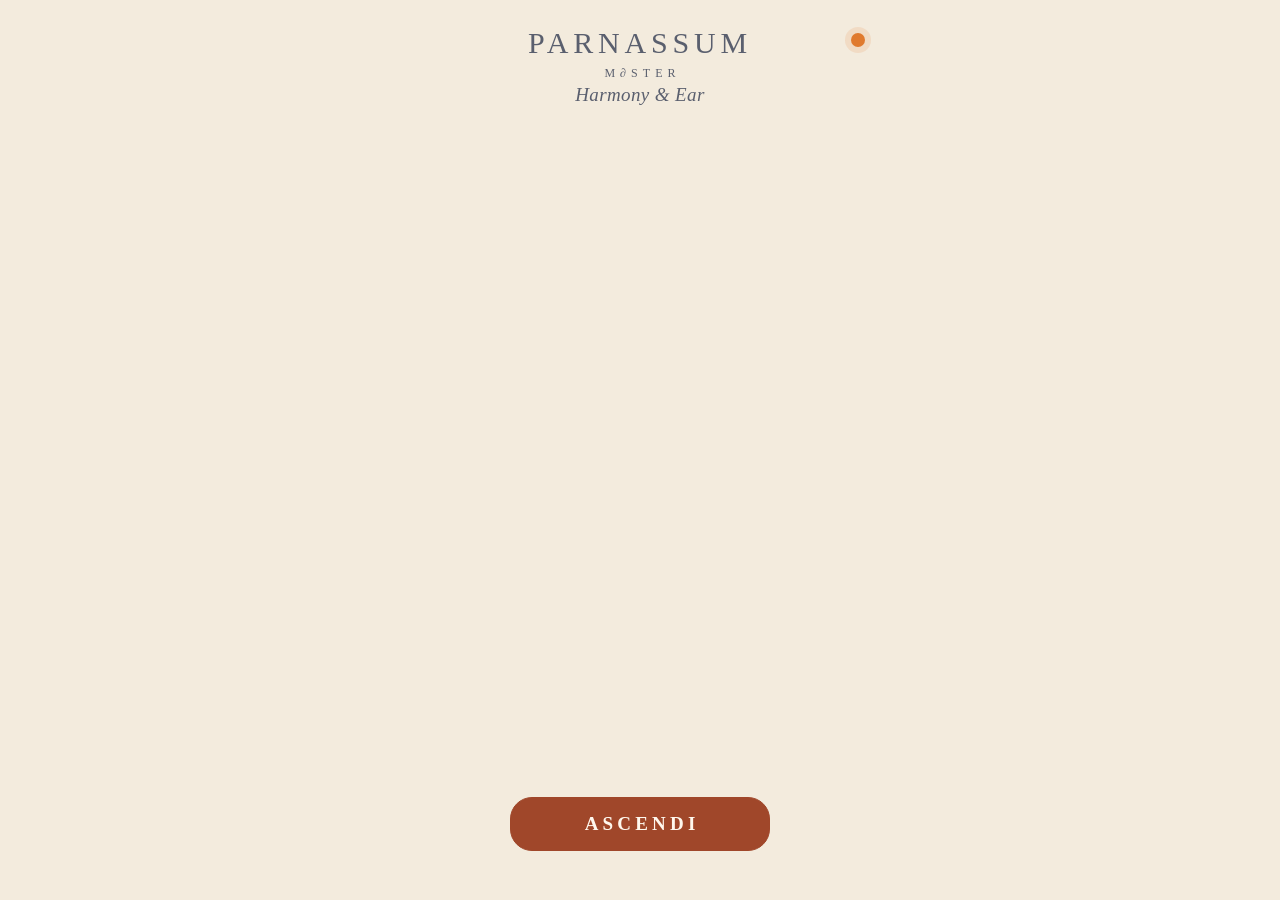
==== commit 84a5c52b: "Parnassum 26/11, 13:21: uscita dalle lezioni verso l'esercizio, «Salta la lezione» in vista, mini-sp" ====
--- a/ravel-fase0/index.html
+++ b/ravel-fase0/index.html
@@ -13,17 +13,17 @@
     <link rel="apple-touch-icon" href="icon-180.png" />
     <title>Parnassum M∂ster · Harmony &amp; Ear</title>
     <meta name="description" content="Parnassum M∂ster (Master) · Harmony &amp; Ear: l’orecchio relativo, dai gradi nella tonalità fino all’armonia." />
-    <script type="module" crossorigin src="./assets/main-D2W-0Op4.js"></script>
+    <script type="module" crossorigin src="./assets/main-DPeRo9zN.js"></script>
     <link rel="modulepreload" crossorigin href="./assets/subjects-xXFOKr2m.js">
     <link rel="modulepreload" crossorigin href="./assets/tessere-DCb9m6Ef.js">
     <link rel="modulepreload" crossorigin href="./assets/audio-ESWxxZjq.js">
-    <link rel="modulepreload" crossorigin href="./assets/icons-74ckr3Kv.js">
+    <link rel="modulepreload" crossorigin href="./assets/icons-DHxEuYSl.js">
     <link rel="modulepreload" crossorigin href="./assets/progress-BFHjeU7x.js">
-    <link rel="modulepreload" crossorigin href="./assets/theme-CLr89M17.js">
+    <link rel="modulepreload" crossorigin href="./assets/theme-oy64LNvz.js">
     <link rel="modulepreload" crossorigin href="./assets/meter-CseW2uOd.js">
     <link rel="modulepreload" crossorigin href="./assets/pitch-DtYOayEf.js">
     <link rel="modulepreload" crossorigin href="./assets/home-DO3E848T.js">
-    <link rel="stylesheet" crossorigin href="./assets/theme-yBoKr22t.css">
+    <link rel="stylesheet" crossorigin href="./assets/theme-Bal13t7N.css">
   </head>
   <body>
     <button id="audioTap" class="audio-tap" hidden>🔇 Tocca qui per riattivare l’audio</button>
@@ -187,7 +187,7 @@
         <div class="row-btns">
           <button id="lessonPrev" hidden>← Indietro</button>
           <button id="lessonSkip" hidden>Salta il canto →</button>
-          <button id="lessonToTry" hidden>Salta la lezione →</button>
+          <button id="lessonToTry" class="skip-lesson" hidden>Salta la lezione →</button>
           <button id="lessonNext" class="primary" hidden>Avanti →</button>
         </div>
       </section>
@@ -209,7 +209,7 @@
         <div class="seg answer-seg" data-for="answerMode" aria-label="Modo di risposta"><button data-v="tap">Tocca</button><button data-v="sing">Canta</button><button data-v="glide">Glissa</button></div>
         <div class="row-btns">
           <button id="lxPrev" hidden>← Indietro</button>
-          <button id="lxSkip" hidden>Salta la lezione →</button>
+          <button id="lxSkip" class="skip-lesson" hidden>Salta la lezione →</button>
           <button id="lxNext" class="primary" hidden>Avanti →</button>
         </div>
       </section>
--- a/ravel-fase0/assets/theme-Bal13t7N.css
+++ b/ravel-fase0/assets/theme-Bal13t7N.css
@@ -0,0 +1 @@
+@font-face{font-family:Marcellus;font-style:normal;font-display:swap;font-weight:400;src:url(./marcellus-latin-400-normal-86dSXJnk.woff2) format("woff2"),url(./marcellus-latin-400-normal-AvMY561b.woff) format("woff")}@font-face{font-family:Cormorant Garamond;font-style:italic;font-display:swap;font-weight:500;src:url(./cormorant-garamond-latin-500-italic-Y14P-dkT.woff2) format("woff2"),url(./cormorant-garamond-latin-500-italic-DhNIfkTX.woff) format("woff")}@font-face{font-family:Cormorant Garamond;font-style:normal;font-display:swap;font-weight:500;src:url(./cormorant-garamond-latin-500-normal-BsRWmXhO.woff2) format("woff2"),url(./cormorant-garamond-latin-500-normal-zIXX3Q-H.woff) format("woff")}@font-face{font-family:Cormorant Garamond;font-style:italic;font-display:swap;font-weight:600;src:url(./cormorant-garamond-latin-600-italic-DCuhXWyK.woff2) format("woff2"),url(./cormorant-garamond-latin-600-italic-BcJbkSJ4.woff) format("woff")}[hidden]{display:none!important}:root{--bg: #f3ebdd;--surface: #fbf7ef;--fg: #1d2230;--muted: #5a5f6e;--line: #857c6e;--accent: #a0472a;--on-accent: #fff8ee;--ok: #2f7349;--bad: #962c25;--ring: #a0472a;--card: var(--surface);--tonic: #21416a;--gold: #7f5c1d;--parnassum: #e07a2e;--sun-deep: #a9531a;--subject: #c7963e;--serif: "Marcellus", "Iowan Old Style", "Palatino Linotype", Palatino, "Book Antiqua", Georgia, serif;--italic: "Cormorant Garamond", "Iowan Old Style", "Palatino Linotype", Palatino, Georgia, serif;color-scheme:light dark;font-family:-apple-system,system-ui,Segoe UI,sans-serif}@media(prefers-color-scheme:dark){:root{--bg: #1d2230;--surface: #272d3e;--fg: #f1e9da;--muted: #b9b3a6;--line: #737a8e;--accent: #e8925c;--on-accent: #1d2230;--ok: #a3ddb3;--bad: #f2958a;--ring: #e8925c;--tonic: #7096be;--gold: #d9b56a;--sun-deep: #e07a2e}}*{box-sizing:border-box;-webkit-tap-highlight-color:transparent}html,body{margin:0;background:var(--bg);color:var(--fg);height:100%}body{padding:env(safe-area-inset-top) 16px env(safe-area-inset-bottom);overscroll-behavior:none}#app{max-width:480px;margin:0 auto;min-height:100%}.screen{display:flex;flex-direction:column;gap:10px;padding-top:18px;min-height:100dvh}.screen[hidden]{display:none}h1{font-size:30px;margin:24px 0 0;letter-spacing:.02em}h1 span{color:var(--accent)}h2{font-size:24px;margin:8px 0 0}.sub,.msg,.mode,.credits{color:var(--muted);margin:0;font-size:14px}.msg{min-height:1.4em}button{font:inherit;font-size:16px;min-height:48px;padding:0 18px;border-radius:14px;border:1px solid var(--line);background:var(--card);color:var(--fg);touch-action:manipulation}button.primary{background:var(--accent);border-color:var(--accent);color:var(--on-accent);font-weight:600}@media(prefers-color-scheme:dark){button.primary{color:var(--on-accent)}}button:disabled{opacity:.5}.ask p{margin:0 0 6px;font-size:16px}.seg{display:flex;gap:8px}.seg button{flex:1}.seg button.on{border:2px solid var(--accent);font-weight:600}.row-btns{display:flex;gap:10px;flex-wrap:wrap}.row-btns button{flex:1}.pad{width:180px;height:180px;border-radius:50%;align-self:center;margin:24px 0;border:3px solid var(--accent);background:transparent;transition:background .15s}.pad.hit{background:var(--accent)}.pad{font-size:56px;font-weight:700;color:var(--accent)}.top{display:flex;justify-content:space-between;align-items:center;color:var(--muted);font-size:14px}.icon{min-height:44px;min-width:44px;padding:0;font-size:24px}#staffHost{flex:1;display:flex;min-height:0}.staff{width:100%;height:100%;max-height:54dvh}.staff .line{stroke:var(--line);stroke-width:2}.staff .num{font-size:16px;font-weight:700;fill:var(--fg)}.staff .syl{font-size:14px;fill:var(--muted)}.staff .disc{fill:var(--card);stroke:var(--line);stroke-width:1.5}.staff .ring{fill:none;stroke:var(--ring);stroke-width:1.5;opacity:.55;transition:opacity .3s,stroke-width .3s}.staff .row.target .disc{fill:var(--ok);stroke:var(--ok)}.staff .row.target .num{fill:var(--on-accent)}.staff .row.target .line{stroke:var(--ok);stroke-width:4}.staff .row.wrong .disc{stroke:var(--bad);stroke-width:3}.staff .row.target .ring{opacity:1;stroke-width:2.5}.staff .row.resolved .ring{opacity:0}.staff .voice{fill:var(--muted);opacity:0;transition:cy .15s linear,opacity .15s}.staff .voice.on{fill:var(--accent)}.status{text-align:center;font-size:19px;font-weight:600;min-height:1.5em;margin:0}.keypad{display:grid;grid-template-columns:repeat(7,1fr);gap:6px}.keypad button{min-height:56px;padding:0;font-size:24px;font-weight:700}.keypad button:active{background:var(--accent);color:var(--on-accent)}dialog{border:none;border-radius:14px;background:var(--card);color:var(--fg);width:min(92vw,440px)}dialog::backdrop{background:#0006}dialog label{display:flex;flex-direction:column;gap:6px;margin:12px 0;font-size:16px}dialog label.check{flex-direction:row;align-items:center}dialog select,dialog input[type=range]{font:inherit;min-height:44px}dialog input[type=checkbox]{width:22px;height:22px}dialog textarea{width:100%;height:160px;font-size:12px;margin-top:10px}.credits{font-size:14px;margin:12px 0}.contact{margin:0;font-size:14px}.contact a{display:inline-flex;align-items:center;min-height:44px;color:var(--accent)}.pill{font-size:14px;font-style:italic;color:var(--muted);margin-top:12px;text-align:left}@media(prefers-reduced-motion:reduce){*{transition:none!important}}.top-btns{display:flex;gap:8px;align-items:center}button.small{min-height:44px;font-size:14px;padding:0 12px}button.small.on{border:2px solid var(--accent)}.sing{min-height:64px;font-weight:600;border:2px solid var(--accent)}.sing.held{background:var(--accent);color:var(--on-accent)}.hint{color:var(--muted);font-size:14px;margin:-6px 0 0;text-align:center}.staff .row.octave .num,.staff .row.octave .syl{fill:var(--muted)}.staff .row.octave .disc{stroke-dasharray:3 3}.staff .row.step .disc{fill:var(--accent);stroke:var(--accent)}.staff .row.step .num{fill:var(--on-accent)}.staff .row.step .line{stroke:var(--accent);stroke-width:4}.staff .hit{fill:transparent}.staff .knob{cursor:pointer}.staff .knob:active .disc{fill:var(--accent)}.staff.spiral{max-height:54dvh}.staff .spiral-path{fill:none;stroke:var(--line);stroke-width:2}.staff .faint .disc{stroke-dasharray:3 3}.staff .faint .num{fill:var(--muted);font-size:14px}.staff .row[data-degree="1"] .disc{fill:var(--tonic);stroke:var(--tonic)}.staff .row[data-degree="1"] .num{fill:var(--on-accent)}.staff .row.faint[data-degree="1"] .disc{fill:var(--tonic);stroke:var(--tonic);opacity:.55;stroke-dasharray:none}.staff .row.octave .disc{stroke-dasharray:none;opacity:.55}.staff .row[data-degree="1"].wrong .disc{stroke:var(--bad);stroke-width:3}@media(prefers-color-scheme:dark){.staff .row[data-degree="1"] .num{fill:var(--on-accent)}}.staff .trail{stroke:var(--accent);stroke-width:5;stroke-linecap:round}#staffHost.nosyl .syl{display:none}.staff .spiral-path,.staff .line{transition:stroke .3s}#staffHost.ok .spiral-path{stroke:var(--ok)}#staffHost.ko .spiral-path{stroke:var(--bad)}#staffHost.ok .row:not(.target):not(.step) .line{stroke:color-mix(in srgb,var(--ok) 45%,var(--line))}#staffHost.ko .row:not(.target):not(.step) .line{stroke:color-mix(in srgb,var(--bad) 45%,var(--line))}.status:before{content:"";display:inline-block;width:12px;height:12px;border-radius:50%;margin-right:8px;vertical-align:1px;background:transparent;transition:background .3s}.status.ok:before{background:var(--ok);box-shadow:0 0 8px var(--ok)}.status.ko:before{background:var(--bad);box-shadow:0 0 8px var(--bad)}.controls{display:flex;gap:8px;align-items:stretch}.controls .play{width:64px;min-height:64px;padding:0;font-size:24px;flex:none}.controls .play.on{border:2px solid var(--accent)}.controls .sing{flex:1;min-height:64px}.controls .small{min-height:64px;flex:none}.controls .sing[hidden]+.small{margin-left:auto}.controls .sing{white-space:nowrap;font-size:16px;padding:0 10px}.drone:not(.on){color:var(--muted);text-decoration:line-through}.staffHost{flex:1;display:flex;min-height:0}#lessonStaff.ok .spiral-path{stroke:var(--ok)}#lessonStaff.ko .spiral-path{stroke:var(--bad)}.steps{display:flex;gap:6px;font-size:14px}.steps span{padding:4px 8px;border-radius:999px;border:1px solid var(--line)}.steps span.on{border-color:var(--accent);color:var(--fg);font-weight:600}.chips{display:grid;grid-template-columns:repeat(7,1fr);gap:6px}.chips button{min-height:44px;padding:0;font-size:16px}.chips button.on{border:2px solid var(--accent);font-weight:700}.lesson-text{text-align:center;font-size:16px;min-height:2.6em;margin:0}.lesson-text.ok:before,.lesson-text.ko:before{content:"";display:inline-block;width:12px;height:12px;border-radius:50%;margin-right:8px}.lesson-text.ok:before{background:var(--ok);box-shadow:0 0 8px var(--ok)}.lesson-text.ko:before{background:var(--bad);box-shadow:0 0 8px var(--bad)}#lesson .sing{min-height:60px}.chips3{display:grid;grid-template-columns:repeat(3,1fr);gap:6px}.chips3 button{min-height:44px;padding:0 4px;font-size:12px;line-height:1.15}.chips3 button.on{border:2px solid var(--accent);font-weight:700}.lesson-text{font-size:16px}.staff .row.lit .disc{fill:var(--accent);stroke:var(--accent);opacity:.85}.staff .row.lit .num{fill:var(--on-accent)}.staff .row.lit .line{stroke:var(--accent);stroke-width:3}#lesson .lesson-text{font-size:19px;line-height:1.45;text-align:left;min-height:4em}#lesson .lesson-text.big{flex:1;font-size:19px;display:flex;align-items:center}#lesson h2{font-size:19px;color:var(--muted)}.row-btns #lessonPrev{flex:0 0 auto}.dlg-top{margin:-4px 0 4px}.dlg-top h2{margin:0}.chord-line{margin:0;min-height:1.4em;text-align:center;font-size:14px;letter-spacing:.08em;color:var(--muted);font-family:var(--serif)}.chord-line span{padding:0 2px;transition:color .15s}.chord-line .sep{opacity:.5;padding:0 6px}.chord-line .now{color:var(--accent);font-weight:600}#intro h2{font-size:24px;margin-top:6px}.intro-text{flex:1;font-size:19px;line-height:1.5;margin:0}.intro-text p{margin:0 0 12px}#introStaff{max-height:34vh}#introPlay{align-self:center}.intro-skip{display:flex;gap:10px;align-items:center;color:var(--muted);font-size:14px}.intro-skip input{width:22px;height:22px}#lessonSteps span{cursor:pointer}#lessonSteps span:last-child{cursor:default}.controls .play.play-word,button.play-word{width:auto;min-width:132px;min-height:64px;padding:0 18px;flex:none;font-size:19px;font-weight:700;white-space:nowrap;background:var(--accent);border:2px solid var(--accent);color:var(--on-accent);box-shadow:0 2px 10px color-mix(in srgb,var(--accent) 35%,transparent)}@media(prefers-color-scheme:dark){.controls .play.play-word,button.play-word{color:var(--on-accent)}}.controls .play.play-word.on,button.play-word.on{background:var(--card);color:var(--accent);box-shadow:none}#introPlay.play-word{align-self:center}.drone.locked{opacity:.6;border-style:dashed}#introStaff.reveal .syl{opacity:0;transition:opacity .15s}#introStaff.reveal .row.lit .syl{opacity:1}#method{height:100dvh;min-height:0;padding-bottom:12px}.method-text{flex:1;min-height:0;overflow-y:auto;-webkit-overflow-scrolling:touch;overscroll-behavior:contain;font-size:19px;line-height:1.55;padding-right:4px}.method-text h1{font-size:24px;margin:4px 0 8px}.method-text h2{font-size:19px;margin:26px 0 6px}.method-text h3{font-size:19px;margin:18px 0 4px}.method-text p{margin:0 0 12px}.method-text ul,.method-text ol{margin:0 0 12px;padding-left:22px}.method-text li{margin-bottom:6px}.method-text table{border-collapse:collapse;font-size:14px;line-height:1.35;margin:0 0 12px;display:block;overflow-x:auto}.method-text th,.method-text td{border:1px solid var(--line);padding:4px 6px;text-align:left;vertical-align:top;overflow-wrap:anywhere}.method-text code{font-size:.9em}.chips3 button span,.chips3 button b{display:block}.chips3 button b{font-size:14px;margin-top:2px}.audio-tap{position:fixed;left:50%;top:max(12px,env(safe-area-inset-top));transform:translate(-50%);z-index:100;min-height:56px;padding:0 20px;border-radius:22px;border:none;background:var(--accent, #c8742a);color:var(--on-accent);font-size:16px;box-shadow:0 4px 16px #00000040}.intro-nav{justify-content:space-between}.intro-nav button{flex:0 0 auto;min-height:44px;padding:0 14px;font-size:14px}#intro{touch-action:pan-y}#intro .intro-nav{order:0;margin-top:4px;align-items:center}.intro-dots{display:flex;gap:6px;flex-wrap:wrap;justify-content:center;flex:1}.intro-dots i{width:7px;height:7px;border-radius:50%;background:var(--line)}.intro-dots i.on{background:var(--accent);width:18px;border-radius:6px}.intro-body{flex:1;display:flex;gap:10px;min-height:0}.intro-card{flex:1;min-width:0;display:flex;flex-direction:column;gap:12px}.intro-peek{flex:0 0 26px;min-width:26px;border-radius:14px 0 0 14px;border:1px solid var(--line);border-right:none;background:var(--card);color:var(--muted);font-size:14px;text-align:start;overflow:hidden;white-space:nowrap;opacity:.7;margin-right:-16px;align-self:flex-start;height:60%;padding:18px 0 0 8px}.intro-peek[hidden],#intro[hidden] .intro-peek{display:none!important}#home{min-height:100dvh;justify-content:space-between}.home-top .brand{font-size:16px;letter-spacing:.04em}.home-top .brand span{color:var(--accent)}.home-host{flex:1;display:flex;align-items:center;justify-content:center;min-height:0}.home-spiral{width:100%;max-width:380px;max-height:62dvh}.home-tile.back{opacity:.42}.home-walked circle{fill:none;stroke:var(--parnassum);opacity:.7}.home-walked circle.back{opacity:.28}.home-parn-body{fill:var(--parnassum)}.home-thread-tile{fill:var(--thread-c, var(--subject-c));opacity:.95}.home-thread-tile.back{opacity:.35}.home-thread-head{fill:var(--thread-c, var(--subject-c));stroke:var(--bg);stroke-width:1.2}.home-thread-hit{fill:none;stroke:transparent;stroke-width:40;stroke-linecap:round;stroke-linejoin:round;pointer-events:stroke;cursor:pointer}.home-door-ring{fill:var(--bg);stroke:color-mix(in srgb,var(--door) 55%,#1d2230);stroke-width:1.6}.home-door-glow{fill:var(--door);opacity:0}.home-door.back .home-door-ring{opacity:.55}.home-door.lit .home-door-ring{fill:var(--door)}.home-door.lit .home-door-glow{opacity:.22}@media(prefers-color-scheme:dark){.home-door-ring{stroke:var(--door-dk)}.home-door.lit .home-door-ring,.home-door-glow{fill:var(--door-dk)}}.home-sat-hit{fill:transparent;cursor:pointer}.home-sat-hit:focus{outline:none}.home-sat-hit:focus-visible{stroke:var(--fg);stroke-width:1.2;stroke-dasharray:2 3}.home-sat-sel{fill:none;stroke:var(--gold);stroke-width:1.2;opacity:.8}.home-sat-tip{opacity:0;transition:opacity .3s;pointer-events:none}.home-sat-tip.on{opacity:1}.home-sat-tip.on .home-tip-go{pointer-events:auto;cursor:pointer}.home-tip-enter{font-family:var(--serif);font-size:14px;fill:var(--accent)}.home-sat-glow{fill:var(--subject-c);opacity:0}.home-touch{fill:var(--accent);opacity:0;pointer-events:none}.home-labels .home-label{opacity:0;transition:opacity .7s}.home-label-name{font-family:var(--italic);font-style:italic;font-size:12px;fill:var(--fg)}.home-labels.on .home-label{opacity:1}@media(prefers-reduced-motion:reduce){.home-labels .home-label{transition:none}}.home-tip-card{fill:var(--surface);stroke:var(--line);stroke-width:1}.home-tip-name{font-family:var(--italic);font-style:italic;font-size:12px;fill:var(--fg)}.home-tip-note{font-family:var(--italic);font-style:italic;font-size:12px;fill:var(--muted)}@media(prefers-reduced-motion:reduce){.home-sat-tip{transition:none}}.home-head-core{fill:#fff3dc}.home-dot{fill:var(--fg);stroke:var(--bg);stroke-width:2}.home-bottom{display:flex;flex-direction:column;align-items:center;gap:6px;padding-bottom:max(16px,env(safe-area-inset-bottom))}.ascend{width:66%;min-height:56px;font-size:19px;letter-spacing:.06em;border-radius:22px;background:color-mix(in srgb,var(--parnassum) var(--parnassum-mix, 0%),var(--accent));border-color:transparent}.here-line{margin:0;font-family:var(--italic);font-style:italic;font-size:14px;color:var(--muted);text-align:center}.next-step{margin:0;font-size:14px;color:var(--muted);min-height:1.3em;text-align:center}.menu-list{display:flex;flex-direction:column;gap:10px}.plan-body h3{margin:18px 0 6px;font-size:16px}.plan-body ul{margin:0;padding-left:1.2em;line-height:1.7}.plan-body .done{color:var(--ok)}.plan-body .muted{color:var(--muted)}.method-text details.topic{border-bottom:1px solid var(--line)}.method-text summary{list-style:none;cursor:pointer;font-size:19px;font-weight:600;padding:14px 28px 14px 0;position:relative}.method-text summary::-webkit-details-marker{display:none}.method-text summary:after{content:"▸";position:absolute;right:4px;top:14px;color:var(--accent);transition:transform .15s}.method-text details[open]>summary{position:sticky;top:0;background:var(--bg);z-index:1}.method-text details[open]>summary:after{transform:rotate(90deg)}dialog.sheet{position:fixed;inset:auto 0 0;margin:0 auto;width:min(100vw,480px);max-width:100vw;max-height:88dvh;border-radius:22px 22px 0 0;background:var(--surface);color:var(--fg);padding:10px 20px max(env(safe-area-inset-bottom),22px);display:none;flex-direction:column;gap:2px}dialog.sheet[open]{display:flex;animation:sheet-up .3s ease-out}@keyframes sheet-up{0%{transform:translateY(24px);opacity:0}}dialog.sheet::backdrop{background:#00000073}.sheet .grip{width:40px;height:5px;border-radius:6px;background:var(--line);align-self:center;margin-bottom:8px;opacity:.6}.sheet .item{min-height:48px;border:0;border-bottom:1px solid var(--line);border-radius:0;background:transparent;text-align:left;font-size:16px;padding:0;color:var(--fg);width:100%}.sheet .item:last-of-type{border-bottom:0}.sheet .btn-close{align-self:center;margin-top:10px;min-height:44px;padding:0 18px;border-radius:22px;border:1px solid var(--line);background:transparent;color:var(--muted);font-size:14px}.sheet .grip{cursor:grab;padding:8px 0;box-sizing:content-box;background-clip:content-box}.sheet .sheet-note{color:var(--muted);font-size:12px;margin:10px 0 0;text-align:center}.sheet-head{display:flex;align-items:center;justify-content:space-between}.sheet-head h2{font-family:var(--serif);font-weight:400;font-size:24px;margin:0}.sheet-scroll{overflow-y:auto;-webkit-overflow-scrolling:touch;overscroll-behavior:contain;padding-bottom:6px}.sheet .opt{display:grid;gap:6px;padding:10px 0;border-bottom:1px solid color-mix(in srgb,var(--line) 45%,transparent);margin:0}.sheet .opt>span{font-size:14px;color:var(--muted)}.sheet .opt>span b{color:var(--fg);font-weight:600}.sheet .opt small{font-size:14px;color:var(--muted)}.seg{display:inline-flex;flex-wrap:wrap;gap:6px}.seg button{min-height:44px;padding:0 13px;border-radius:22px;border:1px solid var(--line);background:var(--bg);color:var(--fg);font-size:14px}.seg button[aria-pressed=true]{background:var(--fg);color:var(--bg);border-color:var(--fg);font-weight:600}.sheet select{min-height:44px;border-radius:14px;border:1px solid var(--line);background:var(--bg);color:var(--fg);padding:0 12px;font-size:14px}.sheet input[type=range]{width:100%;accent-color:var(--accent);min-height:32px}.sheet .adv{padding:12px 0 0}.sheet .adv>summary{min-height:44px;display:flex;align-items:center;font-size:14px;color:var(--muted);cursor:pointer}.sheet .credits{font-size:12px;margin-top:14px}.sheet .grip:focus{outline:none}html:has(dialog[open]),html:has(dialog[open]) body{overflow:hidden;overscroll-behavior:none}dialog.sheet{overscroll-behavior:contain}.sing,.hold,#singBtn,#lessonSing,#iSingHold{-webkit-user-select:none;user-select:none;-webkit-touch-callout:none;touch-action:none}.inactive{opacity:0;pointer-events:none;transition:opacity .15s}.inactive.step,.inactive.lit,.inactive.resolved,.inactive.target{opacity:.55}.group-row{display:flex;gap:6px;flex-wrap:wrap;margin:2px 0 4px}.group-row button{flex:1;min-height:44px;border-radius:22px;border:1px solid var(--line);background:transparent;color:var(--fg);font-size:14px;padding:0 8px}.group-row button[aria-pressed=true]{background:var(--fg);color:var(--bg);border-color:var(--fg);font-weight:600}.group-row button:disabled{opacity:.4}.mode-line{margin:0;font-size:14px;color:var(--muted);text-align:center;min-height:1.2em}.syl-screen{gap:14px;-webkit-user-select:none;user-select:none;-webkit-touch-callout:none}.syl-pick{justify-content:center}.syl-ask{text-align:center;font-size:30px;font-family:var(--serif);margin:8px 0 0}#sylPlay{align-self:center}.syl-msg{text-align:center;font-size:19px;font-weight:500;min-height:3em}.syl-note{color:var(--muted);font-size:14px}#sylSing{-webkit-user-select:none;user-select:none;-webkit-touch-callout:none;touch-action:none}.meter{position:relative;width:18px;height:160px;border-radius:6px;border:1px solid var(--line);background:var(--card);flex:none}.meter[hidden]{display:none}.meter-ok{position:absolute;left:0;right:0;bottom:40%;height:20%;background:color-mix(in srgb,var(--ok) 35%,transparent);border-radius:6px}.meter-mark{position:absolute;left:-5px;right:-5px;height:6px;border-radius:6px;background:var(--accent);transition:bottom .15s linear}.meter-mark[data-zone=ok]{background:var(--ok)}#play{position:relative}.voice-meter{position:absolute;right:0;top:42%;transform:translateY(-50%)}.syl-meter{display:flex;justify-content:center;min-height:160px}.ladder-row{display:flex;gap:6px;justify-content:center;margin:2px 0 0}.ladder-row[hidden]{display:none}.ladder-row .notch{position:relative;width:34px;height:6px;border-radius:6px;background:var(--line);overflow:visible}.ladder-row .notch.done{background:var(--accent)}.ladder-row .notch.now{background:linear-gradient(to right,var(--accent) var(--fill, 0%),var(--line) var(--fill, 0%))}.ladder-row .notch.flag:after{content:"⚑";position:absolute;right:-4px;top:-15px;font-size:12px;color:var(--muted)}.ladder-row .notch.flag.done:after{color:var(--accent)}.home-nodes{opacity:0;transform:scale(.6);transform-origin:center;transform-box:view-box;transition:opacity .3s,transform .3s cubic-bezier(.2,.8,.2,1);pointer-events:none}.home-spiral.zoomed .home-nodes{opacity:1;transform:scale(1);pointer-events:auto}.home-detail-bg{fill:var(--bg)}.home-hit{fill:transparent;cursor:pointer}.home-dot{animation:home-here 2.4s ease-in-out infinite;transform-box:fill-box;transform-origin:center}@keyframes home-here{0%,to{opacity:1}50%{opacity:.55}}@media(prefers-reduced-motion:reduce){.home-dot{animation:none}.home-nodes{transition:none}}.home-trail{stroke:var(--muted);stroke-width:3;stroke-linecap:round;stroke-dasharray:0 7;opacity:.55}.home-trail-walked{stroke:var(--accent);stroke-width:3;stroke-linecap:round}.home-node text{font-size:14px;fill:var(--muted)}.home-node circle{fill:var(--bg);stroke:var(--muted);stroke-width:1.6}.home-node.done circle{fill:var(--accent);stroke:var(--accent)}.home-node.now circle{fill:none;stroke:var(--accent);stroke-width:2.4}.home-node.now text{fill:var(--fg);font-weight:600}.home-spiral.zoomed>.home-dot,.home-spiral.zoomed>.home-hit{visibility:hidden}.home-detail-hint{font-size:12px;fill:var(--muted);opacity:.8}.plan-list{display:grid;gap:8px}.plan-item{display:flex;gap:12px;align-items:flex-start;text-align:left;min-height:56px;padding:10px 14px;border-radius:14px;border:1px solid var(--line);background:var(--card);color:var(--fg);font:inherit}.plan-item b{display:block;font-size:16px;font-weight:600}.plan-item small{display:block;font-size:14px;color:var(--muted);margin-top:2px}.plan-mark{width:18px;flex:none;color:var(--muted);font-size:14px;line-height:1.5}.plan-item.done .plan-mark{color:var(--ok)}.plan-item.now{border-color:var(--accent)}.plan-item.now .plan-mark{color:var(--accent)}.plan-note{color:var(--muted);font-size:14px;line-height:1.5}.ladder-line{display:flex;align-items:center;justify-content:center;gap:12px;flex-wrap:nowrap}.ladder-line .ladder-row{margin:0}.exam-entry{min-height:44px;padding:0 14px;font-size:14px;border-radius:22px;opacity:.8;flex:none}.exam-entry.ready{opacity:1;border-color:var(--accent);color:var(--accent)}.exam-lines{margin:4px 0 8px;padding-left:20px;display:grid;gap:6px;font-size:16px;line-height:1.4}#examSheet h2{margin:6px 0 4px;font-size:19px}#lessonx h2,#exam h2{font-size:16px;color:var(--muted);margin:4px 0}#lessonx .lesson-text,#exam .lesson-text{font-size:19px;line-height:1.45;text-align:left;min-height:3em}.qrun{display:flex;flex-direction:column;gap:8px;flex:1;min-height:0}.q-staff{max-height:34vh}.q-staff[hidden],.q-kb[hidden]{display:none}.q-prompt{text-align:center}.qrun.ok .spiral-path{stroke:var(--ok)}.qrun.ko .spiral-path{stroke:var(--bad)}.qrun.ok .q-prompt{color:var(--ok)}.qrun.ko .q-prompt{color:var(--bad)}.q-controls{justify-content:center}.q-replay{min-height:44px}.keypad button small.acc{font-size:.62em;vertical-align:.45em;margin-right:1px;font-weight:600}.keypad.twelve{grid-template-columns:repeat(14,1fr)}.keypad.twelve button.nat{grid-column:span 2;grid-row:2}.keypad.twelve button.alt{grid-column:span 2;grid-row:1;min-height:48px;font-size:19px}.keypad.twelve button.alt[data-semi="1"]{grid-column:2 / span 2}.keypad.twelve button.alt[data-semi="3"]{grid-column:4 / span 2}.keypad.twelve button.alt[data-semi="6"]{grid-column:8 / span 2}.keypad.twelve button.alt[data-semi="8"]{grid-column:10 / span 2}.keypad.twelve button.alt[data-semi="10"]{grid-column:12 / span 2}.pad-note{margin:2px 0 0;text-align:center;font-size:14px;color:var(--muted)}.q-choices{justify-content:center}.q-choices .choice{min-height:56px;min-width:88px;font-size:19px;font-weight:700}.q-choices .choice.now{border:2px solid var(--accent)}.kb{position:relative;height:128px;width:100%;user-select:none;-webkit-user-select:none;touch-action:manipulation}.kb-key{position:absolute;top:0;padding:0;border-radius:0 0 6px 6px;min-height:0;display:flex;align-items:flex-end;justify-content:center}.kb-key.white{height:128px;background:var(--surface);color:var(--fg);border:1px solid var(--line);z-index:1}.kb-key.black{height:78px;background:var(--fg);color:var(--bg);border:1px solid var(--fg);z-index:2}.kb-key.lit{background:var(--accent);color:var(--on-accent)}.kb-key.ok{background:var(--ok);color:var(--on-accent)}.kb-key.ko{background:var(--bad);color:var(--on-accent)}.kb-name{font-size:12px;font-weight:700;padding-bottom:6px;pointer-events:none}.q-rhythm{display:flex;justify-content:center}.rhythm{width:min(100%,360px);height:auto;color:var(--fg)}.rh-box{fill:none;stroke:currentColor;stroke-width:1.4}.rh-box.now{fill:var(--accent);stroke:var(--accent)}.rh-num{fill:var(--accent);font-size:14px;font-weight:700}.exam-score{font-size:30px;font-weight:700;text-align:center;margin:8px 0}.exam-table{width:100%;border-collapse:collapse;font-size:14px;margin:8px 0}.exam-table th,.exam-table td{padding:4px 6px;border-bottom:1px solid var(--line);text-align:left}.exam-table tr.miss td{color:var(--bad)}#exButtons:empty{display:none}.quadro{margin:8px 0;font-size:14px}.quadro summary{min-height:44px;display:flex;align-items:center;font-weight:600;cursor:pointer}.exam-table tr.now td{color:var(--accent);font-weight:700}.q-staff[data-keyq]{display:none}#play.iv-phase>#staffHost,#play.iv-phase>#voiceMeterHost,#play.iv-phase>#status,#play.iv-phase>#keypad,#play.iv-phase>.controls,#play.iv-phase>#singHint,#play.iv-phase>.row-btns,#play.iv-phase .ladder-line{display:none}#ivHost[hidden]{display:none}#ivHost{display:flex;flex-direction:column;flex:1;min-height:0}.quadro[data-draft] summary:after{content:" (da approvare)";font-weight:400;color:var(--muted)}.lesson-kb[hidden]{display:none}.lesson-kb{margin:4px 0}.lesson-kb .kb,.lesson-kb .kb-key.white{height:104px}.lesson-kb .kb-key.black{height:64px}#app{position:relative}.menu-dot{position:absolute;top:18px;right:0;z-index:5;min-width:44px;min-height:44px;padding:0;border:0;background:transparent;display:grid;place-items:center;border-radius:22px}.menu-dot[hidden]{display:none}.menu-dot span{width:10px;height:10px;border-radius:50%;background:var(--fg);opacity:.8;box-shadow:0 0 0 6px color-mix(in srgb,var(--fg) 7%,transparent)}.menu-dot:active span{transform:scale(.85)}html:has(dialog[open]) .menu-dot{visibility:hidden}#home>.top,#play>.top,#lesson>.top,#lessonx>.top,#exam>.top{padding-right:52px;min-height:44px}.menu-body{display:flex;flex-direction:column}.menu-sec{font-size:12px;letter-spacing:.08em;text-transform:uppercase;color:var(--muted);font-weight:600;margin:14px 0 2px}.menu-sec:first-child{margin-top:2px}.sheet .menu-item{display:flex;align-items:center;gap:14px}.menu-item .mi{flex:none;color:var(--muted)}.sheet .menu-item:disabled{opacity:.38;pointer-events:none}.invite{align-self:center;min-height:44px;border:0;background:transparent;color:var(--accent);font-size:14px;text-decoration:underline;text-underline-offset:3px;padding:0 8px}.invite[hidden]{display:none}.skip-lesson{min-height:48px;border:1.5px solid var(--accent);background:transparent;color:var(--accent);border-radius:14px;font-size:16px;font-weight:600;padding:0 18px}#iCards .skip-lesson{align-self:stretch}.skip-lesson[hidden]{display:none}.controls>*{min-width:0}#lesson .controls .sing,#lessonx .controls .sing,.q-controls .sing{white-space:normal;line-height:1.15}.home-top .brand{display:flex;flex-direction:column;line-height:1.15}.brand-sub{display:block;font-size:12px;letter-spacing:.12em;color:var(--muted);font-family:var(--serif);font-style:italic;margin:2px 0 0}.intro-skip[hidden]{display:none}.sheet .menu-item.soon{pointer-events:none}.menu-soon{margin-left:auto;font-size:14px;color:var(--muted);font-style:italic}.home-spiral.opening .home-dot{animation:none}.home-spiral.opening .home-sat-hit,.home-spiral.opening .home-thread-hit{display:none}.toast{position:fixed;left:50%;bottom:max(18px,env(safe-area-inset-bottom));transform:translate(-50%);width:min(440px,calc(100% - 32px));z-index:30;background:var(--surface);color:var(--fg);border:1px solid var(--line);border-radius:14px;padding:12px 14px;box-shadow:0 8px 30px #0000002e}.toast p{margin:0 0 10px;font-size:14px}.toast .row-btns{gap:10px}.calib-hp{margin-top:4px}.back-btn{order:-1;font-size:24px}.top:has(.back-btn),.sheet-head:has(.back-btn){justify-content:flex-start;gap:8px}.plan-gradus{border:1px solid var(--line);border-radius:14px;background:var(--card);margin:0 0 8px}.plan-gradus>summary{list-style:none;cursor:pointer;padding:12px 40px 12px 14px;position:relative;min-height:44px}.plan-gradus>summary::-webkit-details-marker{display:none}.plan-gradus>summary:after{content:"▸";position:absolute;right:14px;top:14px;color:var(--accent);transition:transform .15s}.plan-gradus[open]>summary:after{transform:rotate(90deg)}.plan-gradus>summary b{display:block;font-size:16px}.plan-gradus>summary small{display:block;font-size:14px;color:var(--muted);margin-top:2px}.plan-gradus>.plan-list,.plan-gradus>.plan-lessons,.plan-gradus>.plan-note{margin:0 12px 12px}.plan-lessons{color:var(--muted);font-size:14px}.plan-shop{display:grid;grid-template-columns:1fr 1fr;gap:10px;padding-bottom:24px}.plan-card{border-radius:14px;padding:14px;background:var(--card);border:1px solid var(--line);background:linear-gradient(160deg,color-mix(in srgb,var(--parnassum) 22%,var(--card)),var(--card));border:1px solid color-mix(in srgb,var(--parnassum) 45%,var(--line))}.plan-card b{display:block;font-family:var(--serif);font-weight:400;font-size:19px;line-height:1.2;margin-bottom:6px}.plan-card span{font-size:14px;color:var(--muted);line-height:1.4}.answer-seg{display:flex;gap:6px;justify-content:center;margin:2px auto 0}.answer-seg button{min-height:44px;font-size:14px;padding:0 16px;flex:0 1 auto}#iCards{touch-action:pan-y}#iCards .intro-nav{margin-top:4px;align-items:center}#iCards .intro-card h2{font-size:24px;margin:6px 0 0}.intro-text,.card-text,.lesson-text,.method-text,.into-lead{font-family:var(--italic);font-weight:500;font-size-adjust:.43;line-height:1.32;text-align:left;hyphens:manual;-webkit-hyphens:manual;text-wrap:pretty}.intro-text p,.card-text p{margin:0 0 14px}.intro-text strong,.card-text strong,.lesson-text strong,.method-text strong,.into-lead strong{color:var(--accent);font-weight:600;font-style:italic}.method-text table,.method-text code{font-family:-apple-system,system-ui,Segoe UI,sans-serif;font-size-adjust:none}.tool-strip{display:flex;flex-direction:column;align-items:center;gap:8px;margin:2px 0 0}.tool-strip-title{margin:0;font-family:var(--serif);text-transform:uppercase;font-size:12px;letter-spacing:.24em;color:var(--muted)}.tool-strip-row{display:flex;justify-content:center;gap:2px;width:100%}.tool{flex:1 1 0;min-width:44px;max-width:72px;min-height:44px;padding:0;border:0;background:none;color:var(--fg);display:flex;flex-direction:column;align-items:center;gap:5px;-webkit-tap-highlight-color:transparent}.tool-ring{width:46px;height:46px;border-radius:50%;border:1px solid var(--line);background:var(--surface);color:var(--accent);display:flex;align-items:center;justify-content:center;box-sizing:border-box;transition:background .15s,color .15s}.tool[aria-pressed=true] .tool-ring{background:var(--accent);border-color:var(--accent);color:var(--on-accent)}.tool-name{font-family:var(--italic);font-style:italic;font-weight:500;font-size:14px;font-size-adjust:.43;line-height:1;text-align:center;min-height:2em}@media(max-height:700px){.tool-ring{width:44px;height:44px}.tool-strip{gap:6px}}button.is-progress{position:relative;overflow:hidden;background:color-mix(in srgb,var(--accent) 28%,var(--bg));border-color:transparent;color:var(--fg);opacity:1}button.is-progress .pb-fill{position:absolute;inset:0 auto 0 0;width:calc(var(--pb, 0) * 100%);background:var(--accent);transition:width .3s}button.is-progress.pb-unknown .pb-fill{width:34%;animation:pb-sweep 2.4s ease-in-out infinite}@keyframes pb-sweep{0%{transform:translate(-100%)}to{transform:translate(300%)}}button.is-progress .pb-label{position:relative;padding:3px 12px;border-radius:14px;background:var(--bg);color:var(--fg);font-variant-numeric:tabular-nums}.pb-tips{display:flex;flex-direction:column;align-items:center;gap:6px;text-align:center}.pb-tip{font-family:var(--italic);font-weight:500;font-size:16px;font-size-adjust:.47;line-height:1.3;color:var(--fg);opacity:0;transition:opacity .3s}.pb-tip.in{opacity:1}.pb-note{font-family:var(--italic);font-style:italic;font-size:14px;font-size-adjust:.47;color:var(--muted)}@media(prefers-reduced-motion:reduce){button.is-progress.pb-unknown .pb-fill{animation:none;width:100%;opacity:.35}}.method-text :is(h1,h2,h3,h4,th,td),.intro-text :is(h1,h2,h3),.lesson-text :is(h1,h2,h3){text-align:left;hyphens:manual;-webkit-hyphens:manual}h1,h2,.sheet-head h2{font-family:var(--serif);font-weight:400;text-transform:uppercase;letter-spacing:.08em;line-height:1.18}h1{font-size:30px;letter-spacing:.12em}h2{font-size:19px}h1 span{color:inherit}#intro h2,#iCards .intro-card h2{font-size:24px;letter-spacing:.08em;text-wrap:balance}#lesson h2,#lessonx h2,#exam h2{font-size:14px;letter-spacing:.12em;color:var(--muted);text-wrap:balance}#examSheet h2{font-size:19px}.sheet-head h2{font-size:19px;letter-spacing:.16em}.method-text :is(h1,h2,h3),.plan-body h3{font-family:var(--serif);font-weight:400}.method-text :is(h1,h2,h3){text-transform:none;letter-spacing:.02em}.method-text summary{font-family:var(--serif);font-weight:400;letter-spacing:.03em}.plan-body h3{text-transform:uppercase;letter-spacing:.24em;font-size:14px;color:var(--muted);margin:22px 0 8px}.menu-sec{font-family:var(--serif);font-weight:400;letter-spacing:.24em;font-size:12px}.top>.steps:not(:has(span)),.top .steps-label,.ex-title{font-family:var(--serif);text-transform:uppercase;letter-spacing:.2em;font-size:12px;color:var(--muted)}.steps span{font-size:14px}.brand-sub,.next-step,.into-sub{font-family:var(--italic);font-style:italic;font-weight:500;letter-spacing:.01em;text-transform:none}.next-step{font-size:19px}.chord-line{font-family:var(--serif);letter-spacing:.12em}#home>.home-top{justify-content:center;padding:0 52px}.home-top .brand{align-items:center;text-align:center;font-family:var(--serif);text-transform:uppercase;font-size:30px;letter-spacing:.16em;line-height:1;margin-top:10px}#home .home-top .brand>span{display:block;color:var(--muted);font-size:12px;letter-spacing:.42em;margin:9px 0 0 .42em}.home-top .brand .brand-sub{font-size:19px;letter-spacing:.02em;margin-top:6px}.home-spiral{max-height:60dvh}.home-bottom{gap:8px}.ascend{width:min(260px,72%);min-height:54px;border-radius:22px;font-family:var(--serif);font-weight:400;font-size:19px;text-transform:uppercase;letter-spacing:.22em;padding-left:calc(18px + .22em);background:color-mix(in srgb,var(--sun-deep) var(--parnassum-mix, 0%),var(--accent));color:var(--on-accent)}@media(prefers-color-scheme:dark){.ascend{background:transparent;color:var(--fg);border:1.5px solid color-mix(in srgb,var(--sun-deep) var(--parnassum-mix, 0%),var(--accent))}}.menu-dot span{width:14px;height:14px;background:var(--parnassum);opacity:1;box-shadow:0 0 0 6px color-mix(in srgb,var(--parnassum) 14%,transparent)}.sigla{display:block;width:34px;height:42px;flex:none}.plan-card{display:grid;grid-template-columns:26px 1fr;column-gap:8px;row-gap:6px;align-items:center;background:linear-gradient(160deg,color-mix(in srgb,var(--subject) 16%,var(--card)),var(--card));border:1px solid color-mix(in srgb,var(--subject) 45%,var(--line))}.plan-card .sigla{width:26px;height:32px}.plan-card b{font-family:var(--serif);font-weight:400;text-transform:uppercase;letter-spacing:.06em;font-size:14px;line-height:1.25}.plan-card b{margin-bottom:0}.plan-card span{grid-column:1 / -1}.plan-gradus>summary b{font-family:var(--serif);font-weight:400;letter-spacing:.03em}.plan-item.module b{font-family:var(--serif);font-weight:400;text-transform:uppercase;letter-spacing:.1em;font-size:14px}.plan-item .sigla{width:26px;height:32px;margin-top:1px}.trial-head{display:flex;align-items:center;gap:10px}.trial-head .sigla{width:26px;height:32px}.syl-screen .brand{font-family:var(--serif);text-transform:uppercase;letter-spacing:.16em;font-size:14px}.syl-ask{font-family:var(--serif)}.trial-head .steps,.trial-head .brand{margin-right:auto}#intro h2,#iCards h2,#lesson h2,#lessonx h2,#exam h2{text-transform:none;letter-spacing:.01em}.plan-item.todo .sigla{opacity:.45}:root{--padL: max(16px, env(safe-area-inset-left));--padR: max(16px, env(safe-area-inset-right));--piano-h: 112px}html{touch-action:pan-y pinch-zoom;overflow-x:hidden}body{padding-left:var(--padL);padding-right:var(--padR);overflow-x:hidden;box-sizing:border-box}.screen,#home,#method{box-sizing:border-box;min-height:0;height:calc(100vh - env(safe-area-inset-top) - env(safe-area-inset-bottom));height:calc(100dvh - env(safe-area-inset-top) - env(safe-area-inset-bottom));overflow-y:auto;overscroll-behavior:contain}#staffHost,#lessonStaff,.q-staff{flex:1 1 0;min-height:72px;max-height:none;display:flex;align-items:center;justify-content:center}#staffHost>svg,#lessonStaff>svg,.q-staff>svg,.staff.spiral{width:100%;height:100%;max-height:none}#lxHost,#exHost{flex:1 1 0;min-height:0;display:flex;flex-direction:column}#lxHost[hidden],#exHost[hidden],#staffHost[hidden],#lessonStaff[hidden],.staffHost[hidden],.q-staff[hidden],.q-staff[data-keyq]{display:none}.piano-host,.q-pad{position:relative;margin-left:calc(env(safe-area-inset-left) - var(--padL));margin-right:calc(env(safe-area-inset-right) - var(--padR));flex:none}.piano-host[hidden],.q-pad[hidden]{display:none}.piano{position:relative;overflow:hidden;height:var(--piano-h);width:100%;user-select:none;-webkit-user-select:none;-webkit-touch-callout:none;touch-action:none}.piano[hidden]{display:none}.piano-key{position:absolute;top:0;padding:0;min-height:0;min-width:0;border-radius:0 0 6px 6px;box-shadow:none}.piano{--ivory: #f7f1e6;--ebony: #1b1f2b;--key-line: #8a8275;background:#1b1f2b}.piano-key.white{height:100%;background:var(--ivory);border:1px solid var(--key-line);z-index:1}.piano-key.black{height:60%;background:var(--ebony);border:1px solid var(--ebony);z-index:2;border-radius:0 0 6px 6px}.piano-key.off,.piano-key:disabled{opacity:1;cursor:default}.piano-key.white.off{background:#cdc6ba}.piano-key.black.off{background:#3b4050;border-color:#3b4050}.piano-key.down.white{background:color-mix(in srgb,var(--accent) 40%,var(--ivory))}.piano-key.down.black{background:var(--accent);border-color:var(--accent)}.piano-key.white.lit{background:color-mix(in srgb,var(--accent) 60%,var(--ivory))}.piano-key.black.lit{background:var(--accent);border-color:var(--accent)}.piano-key.tonic:after{content:"";position:absolute;left:50%;bottom:10px;width:8px;height:8px;margin-left:-4px;border-radius:50%;background:#2f4f7a}.piano-key.black.tonic:after{bottom:7px;background:var(--ivory)}.piano-host:has(>.piano){display:flex;flex-direction:column}.piano-host[hidden]{display:none}.piano-ctl{order:-1;align-self:flex-end;display:flex;gap:8px;align-items:center;margin:0 calc(var(--padR) - env(safe-area-inset-right)) 4px 0}.piano[hidden]~.piano-ctl{display:none}.piano-rotate{width:36px;height:36px;min-height:0;padding:0;border-radius:50%;display:none;align-items:center;justify-content:center;color:var(--accent);background:color-mix(in srgb,var(--card) 60%,transparent);border:1px solid color-mix(in srgb,var(--line) 70%,transparent);pointer-events:none}.piano-rotate svg{width:22px;height:22px;animation:piano-rot 2.4s ease-in-out infinite}@keyframes piano-rot{0%,35%{transform:rotate(0)}55%,85%{transform:rotate(-90deg)}to{transform:rotate(0)}}@media(prefers-reduced-motion:reduce){.piano-rotate svg{animation:none}}@media(pointer:coarse)and (orientation:portrait){html:not(.rotated) .piano:not([hidden])~.piano-ctl .piano-rotate{display:flex}}.piano-close,.piano-open{min-height:44px;min-width:44px;padding:0;border-radius:999px;display:flex;align-items:center;justify-content:center;color:var(--fg);background:color-mix(in srgb,var(--card) 55%,transparent);border:1px solid color-mix(in srgb,var(--line) 70%,transparent);box-shadow:none;-webkit-backdrop-filter:blur(6px);backdrop-filter:blur(6px);opacity:.8}.piano-close svg{width:22px;height:22px}.piano-open{display:none;order:-1;align-self:flex-end;width:60px;margin:0 calc(var(--padR) - env(safe-area-inset-right)) 4px 0}.piano-open svg{width:30px;height:22px}.piano-closed>.piano,.piano-closed>.piano-ctl{display:none}.piano-closed>.piano:not([hidden])~.piano-open{display:flex}@media(orientation:landscape)and (max-height:540px){.piano-closed>.piano:not([hidden]){display:block}.piano-closed>.piano-open,.piano-close{display:none}.piano-closed>.piano:not([hidden])~.piano-ctl{display:flex}#app{max-width:none}.screen{gap:6px;padding-top:8px}#play,#lesson,.qrun{position:relative}#play>*,#lesson>*{margin-left:36%}#play>#staffHost,#lesson>#lessonStaff{position:absolute;left:0;top:8px;width:34%;bottom:calc(var(--piano-h) + 12px);margin:0;min-height:0}#app .qrun>*{margin-left:36%}#app .qrun>.q-staff{position:absolute;left:0;top:0;width:34%;bottom:calc(var(--piano-h) + 8px);margin:0;min-height:0}#play>#keypad,#lesson>#lessonKeypad,#app .qrun>.q-pad{order:99;margin-top:auto;margin-left:calc(env(safe-area-inset-left) - var(--padL))}:root{--piano-h: 90px}.screen{gap:4px}#play>.status,#lesson>h2{font-size:16px;margin:0}.answer-seg{margin:0 auto}.answer-seg button,.row-btns button,.controls .play,.controls .sing,.controls .small{min-height:44px}#staffHost .staff,#lessonStaff .staff,.q-staff .staff{pointer-events:none}.controls .play,.controls .sing,.controls .small{min-height:48px}.controls .play{width:52px}#play>.mode-line,#play>.ladder-line{display:none}#lesson .lesson-text,#lessonx .lesson-text,#exam .lesson-text,.lesson-text{font-size:14px;line-height:1.35;min-height:0;margin-top:0;margin-bottom:0}.controls .play.play-word,button.play-word{min-height:44px;font-size:16px;min-width:112px}.chips3 button{min-height:44px}.chips3 button span{display:none}.chips3 button b{margin-top:0}#lesson>h2,#lessonx>h2,#exam>h2{display:none}#lesson>.chord-line:empty{display:none}}@media(orientation:portrait)and (max-height:780px){:root{--piano-h: 104px}.screen{gap:8px;padding-top:12px}.controls .play,.controls .sing,.controls .small,.controls .play.play-word,button.play-word{min-height:56px}}@media(orientation:portrait)and (max-height:660px){:root{--piano-h: 100px}.screen{gap:6px;padding-top:10px}.controls .play,.controls .sing,.controls .small{min-height:52px}.controls .play{width:56px}}.screen{margin-left:calc(-1 * var(--padL));margin-right:calc(-1 * var(--padR));padding-left:var(--padL);padding-right:var(--padR)}.frame-top{justify-content:flex-start;gap:6px;padding-right:52px;min-height:44px}.frame-home{display:flex;align-items:center;justify-content:center;gap:2px;min-height:44px;min-width:44px;padding:0;border:0;background:transparent;color:var(--muted);border-radius:22px}.frame-back{display:flex;align-items:center;justify-content:center;min-height:44px;min-width:44px;padding:0;border:0;background:transparent;color:var(--fg);border-radius:22px}.frame-back[hidden]{display:none}.frame-chev{font-size:24px;line-height:1}.frame-home .frame-sigla{width:22px;height:28px}.frame-title{min-width:0;overflow:hidden;text-overflow:ellipsis;white-space:nowrap;color:var(--muted);font-size:16px}.frame-title.brand{font-family:var(--serif);text-transform:uppercase;font-size:12px;letter-spacing:.32em}.frame-title.brand span{margin-left:.6em}.frame-slot:empty{display:none}.frame-settings .frame-general,.frame-menu a.menu-item{margin-top:6px;color:var(--fg);text-decoration:none}.frame-general-note{display:block;color:var(--muted);font-size:14px;margin:0 0 6px}
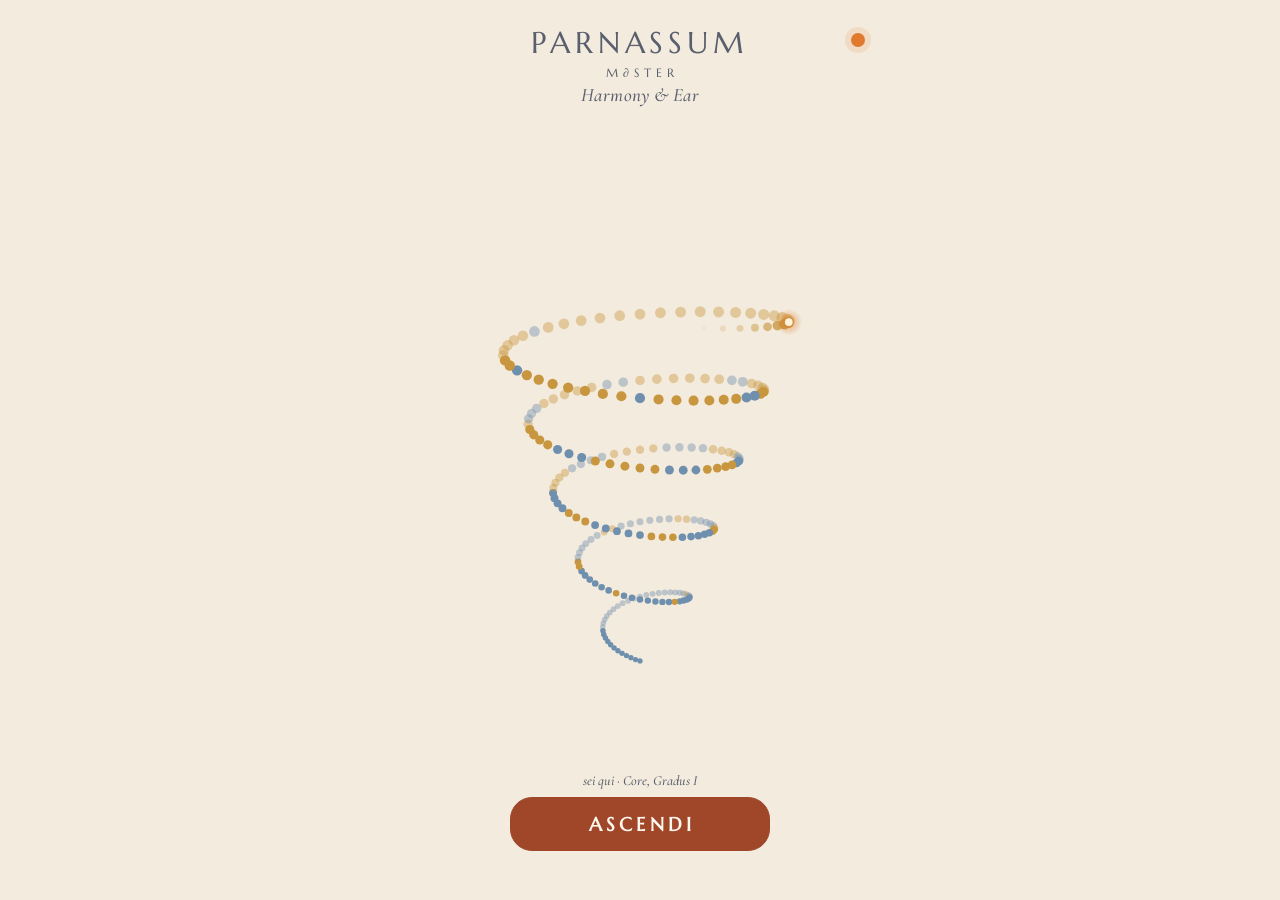
==== commit 40a31edb: "Parnassum 26/11, 13:44: ▶ delle schede dopo lo scorrimento Co-Authored-By: Claude Opus 5.5 <noreply@" ====
--- a/ravel-fase0/index.html
+++ b/ravel-fase0/index.html
@@ -13,7 +13,7 @@
     <link rel="apple-touch-icon" href="icon-180.png" />
     <title>Parnassum M∂ster · Harmony &amp; Ear</title>
     <meta name="description" content="Parnassum M∂ster (Master) · Harmony &amp; Ear: l’orecchio relativo, dai gradi nella tonalità fino all’armonia." />
-    <script type="module" crossorigin src="./assets/main-DPeRo9zN.js"></script>
+    <script type="module" crossorigin src="./assets/main-anrHXzsd.js"></script>
     <link rel="modulepreload" crossorigin href="./assets/subjects-xXFOKr2m.js">
     <link rel="modulepreload" crossorigin href="./assets/tessere-DCb9m6Ef.js">
     <link rel="modulepreload" crossorigin href="./assets/audio-ESWxxZjq.js">
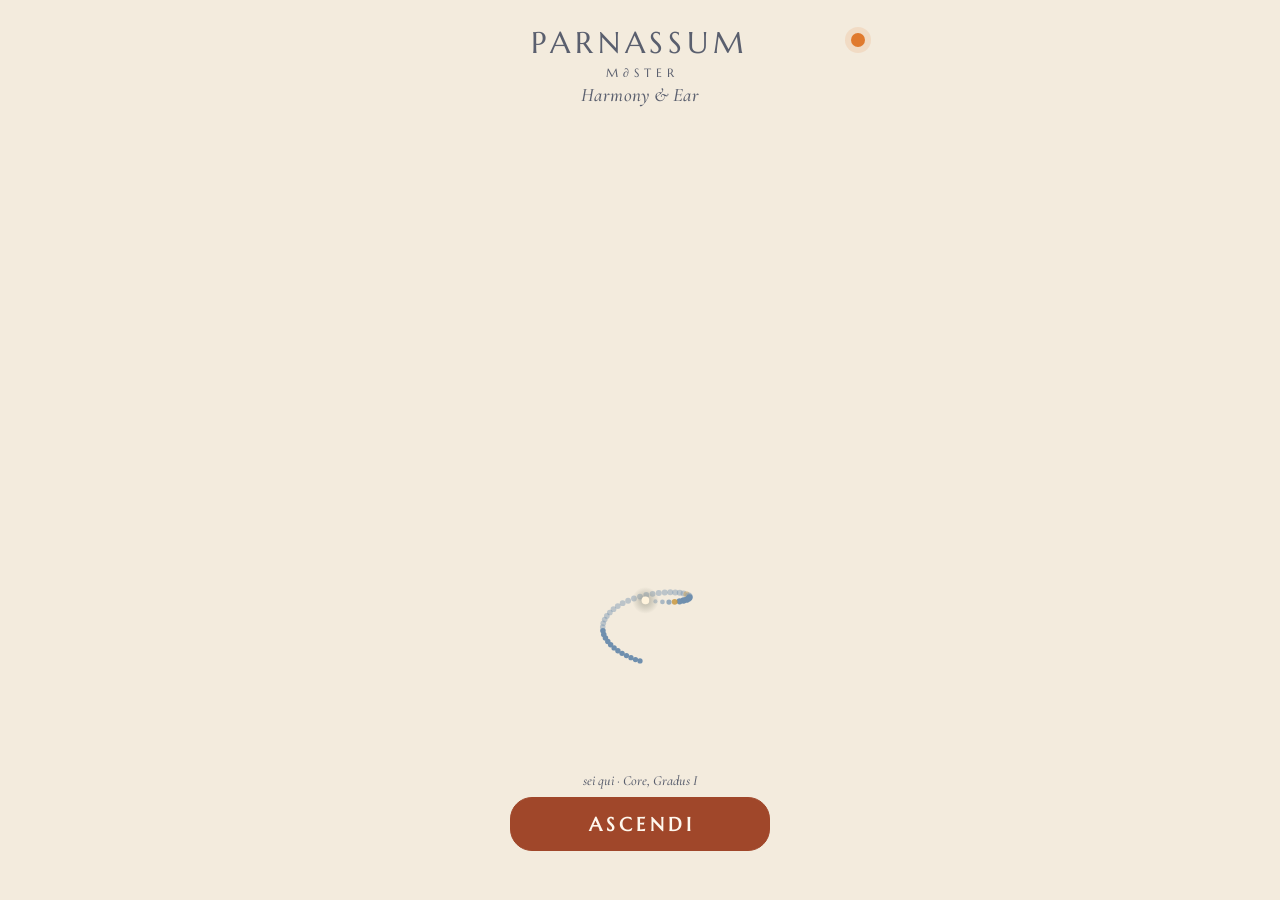
==== commit 4dca9332: "Parnassum: home al computer (mouse), satelliti prima, pulsazione al passaggio Co-Authored-By: Claude" ====
--- a/ravel-fase0/index.html
+++ b/ravel-fase0/index.html
@@ -13,17 +13,17 @@
     <link rel="apple-touch-icon" href="icon-180.png" />
     <title>Parnassum M∂ster · Harmony &amp; Ear</title>
     <meta name="description" content="Parnassum M∂ster (Master) · Harmony &amp; Ear: l’orecchio relativo, dai gradi nella tonalità fino all’armonia." />
-    <script type="module" crossorigin src="./assets/main-anrHXzsd.js"></script>
+    <script type="module" crossorigin src="./assets/main-BmB3S6iu.js"></script>
     <link rel="modulepreload" crossorigin href="./assets/subjects-xXFOKr2m.js">
     <link rel="modulepreload" crossorigin href="./assets/tessere-DCb9m6Ef.js">
     <link rel="modulepreload" crossorigin href="./assets/audio-ESWxxZjq.js">
     <link rel="modulepreload" crossorigin href="./assets/icons-DHxEuYSl.js">
     <link rel="modulepreload" crossorigin href="./assets/progress-BFHjeU7x.js">
-    <link rel="modulepreload" crossorigin href="./assets/theme-oy64LNvz.js">
+    <link rel="modulepreload" crossorigin href="./assets/theme-5ow7XIzr.js">
     <link rel="modulepreload" crossorigin href="./assets/meter-CseW2uOd.js">
     <link rel="modulepreload" crossorigin href="./assets/pitch-DtYOayEf.js">
-    <link rel="modulepreload" crossorigin href="./assets/home-DO3E848T.js">
-    <link rel="stylesheet" crossorigin href="./assets/theme-Bal13t7N.css">
+    <link rel="modulepreload" crossorigin href="./assets/home-DmB1XJxV.js">
+    <link rel="stylesheet" crossorigin href="./assets/theme-5Qm41be7.css">
   </head>
   <body>
     <button id="audioTap" class="audio-tap" hidden>🔇 Tocca qui per riattivare l’audio</button>
--- a/ravel-fase0/assets/theme-5Qm41be7.css
+++ b/ravel-fase0/assets/theme-5Qm41be7.css
@@ -0,0 +1 @@
+@font-face{font-family:Marcellus;font-style:normal;font-display:swap;font-weight:400;src:url(./marcellus-latin-400-normal-86dSXJnk.woff2) format("woff2"),url(./marcellus-latin-400-normal-AvMY561b.woff) format("woff")}@font-face{font-family:Cormorant Garamond;font-style:italic;font-display:swap;font-weight:500;src:url(./cormorant-garamond-latin-500-italic-Y14P-dkT.woff2) format("woff2"),url(./cormorant-garamond-latin-500-italic-DhNIfkTX.woff) format("woff")}@font-face{font-family:Cormorant Garamond;font-style:normal;font-display:swap;font-weight:500;src:url(./cormorant-garamond-latin-500-normal-BsRWmXhO.woff2) format("woff2"),url(./cormorant-garamond-latin-500-normal-zIXX3Q-H.woff) format("woff")}@font-face{font-family:Cormorant Garamond;font-style:italic;font-display:swap;font-weight:600;src:url(./cormorant-garamond-latin-600-italic-DCuhXWyK.woff2) format("woff2"),url(./cormorant-garamond-latin-600-italic-BcJbkSJ4.woff) format("woff")}[hidden]{display:none!important}:root{--bg: #f3ebdd;--surface: #fbf7ef;--fg: #1d2230;--muted: #5a5f6e;--line: #857c6e;--accent: #a0472a;--on-accent: #fff8ee;--ok: #2f7349;--bad: #962c25;--ring: #a0472a;--card: var(--surface);--tonic: #21416a;--gold: #7f5c1d;--parnassum: #e07a2e;--sun-deep: #a9531a;--subject: #c7963e;--serif: "Marcellus", "Iowan Old Style", "Palatino Linotype", Palatino, "Book Antiqua", Georgia, serif;--italic: "Cormorant Garamond", "Iowan Old Style", "Palatino Linotype", Palatino, Georgia, serif;color-scheme:light dark;font-family:-apple-system,system-ui,Segoe UI,sans-serif}@media(prefers-color-scheme:dark){:root{--bg: #1d2230;--surface: #272d3e;--fg: #f1e9da;--muted: #b9b3a6;--line: #737a8e;--accent: #e8925c;--on-accent: #1d2230;--ok: #a3ddb3;--bad: #f2958a;--ring: #e8925c;--tonic: #7096be;--gold: #d9b56a;--sun-deep: #e07a2e}}*{box-sizing:border-box;-webkit-tap-highlight-color:transparent}html,body{margin:0;background:var(--bg);color:var(--fg);height:100%}body{padding:env(safe-area-inset-top) 16px env(safe-area-inset-bottom);overscroll-behavior:none}#app{max-width:480px;margin:0 auto;min-height:100%}.screen{display:flex;flex-direction:column;gap:10px;padding-top:18px;min-height:100dvh}.screen[hidden]{display:none}h1{font-size:30px;margin:24px 0 0;letter-spacing:.02em}h1 span{color:var(--accent)}h2{font-size:24px;margin:8px 0 0}.sub,.msg,.mode,.credits{color:var(--muted);margin:0;font-size:14px}.msg{min-height:1.4em}button{font:inherit;font-size:16px;min-height:48px;padding:0 18px;border-radius:14px;border:1px solid var(--line);background:var(--card);color:var(--fg);touch-action:manipulation}button.primary{background:var(--accent);border-color:var(--accent);color:var(--on-accent);font-weight:600}@media(prefers-color-scheme:dark){button.primary{color:var(--on-accent)}}button:disabled{opacity:.5}.ask p{margin:0 0 6px;font-size:16px}.seg{display:flex;gap:8px}.seg button{flex:1}.seg button.on{border:2px solid var(--accent);font-weight:600}.row-btns{display:flex;gap:10px;flex-wrap:wrap}.row-btns button{flex:1}.pad{width:180px;height:180px;border-radius:50%;align-self:center;margin:24px 0;border:3px solid var(--accent);background:transparent;transition:background .15s}.pad.hit{background:var(--accent)}.pad{font-size:56px;font-weight:700;color:var(--accent)}.top{display:flex;justify-content:space-between;align-items:center;color:var(--muted);font-size:14px}.icon{min-height:44px;min-width:44px;padding:0;font-size:24px}#staffHost{flex:1;display:flex;min-height:0}.staff{width:100%;height:100%;max-height:54dvh}.staff .line{stroke:var(--line);stroke-width:2}.staff .num{font-size:16px;font-weight:700;fill:var(--fg)}.staff .syl{font-size:14px;fill:var(--muted)}.staff .disc{fill:var(--card);stroke:var(--line);stroke-width:1.5}.staff .ring{fill:none;stroke:var(--ring);stroke-width:1.5;opacity:.55;transition:opacity .3s,stroke-width .3s}.staff .row.target .disc{fill:var(--ok);stroke:var(--ok)}.staff .row.target .num{fill:var(--on-accent)}.staff .row.target .line{stroke:var(--ok);stroke-width:4}.staff .row.wrong .disc{stroke:var(--bad);stroke-width:3}.staff .row.target .ring{opacity:1;stroke-width:2.5}.staff .row.resolved .ring{opacity:0}.staff .voice{fill:var(--muted);opacity:0;transition:cy .15s linear,opacity .15s}.staff .voice.on{fill:var(--accent)}.status{text-align:center;font-size:19px;font-weight:600;min-height:1.5em;margin:0}.keypad{display:grid;grid-template-columns:repeat(7,1fr);gap:6px}.keypad button{min-height:56px;padding:0;font-size:24px;font-weight:700}.keypad button:active{background:var(--accent);color:var(--on-accent)}dialog{border:none;border-radius:14px;background:var(--card);color:var(--fg);width:min(92vw,440px)}dialog::backdrop{background:#0006}dialog label{display:flex;flex-direction:column;gap:6px;margin:12px 0;font-size:16px}dialog label.check{flex-direction:row;align-items:center}dialog select,dialog input[type=range]{font:inherit;min-height:44px}dialog input[type=checkbox]{width:22px;height:22px}dialog textarea{width:100%;height:160px;font-size:12px;margin-top:10px}.credits{font-size:14px;margin:12px 0}.contact{margin:0;font-size:14px}.contact a{display:inline-flex;align-items:center;min-height:44px;color:var(--accent)}.pill{font-size:14px;font-style:italic;color:var(--muted);margin-top:12px;text-align:left}@media(prefers-reduced-motion:reduce){*{transition:none!important}}.top-btns{display:flex;gap:8px;align-items:center}button.small{min-height:44px;font-size:14px;padding:0 12px}button.small.on{border:2px solid var(--accent)}.sing{min-height:64px;font-weight:600;border:2px solid var(--accent)}.sing.held{background:var(--accent);color:var(--on-accent)}.hint{color:var(--muted);font-size:14px;margin:-6px 0 0;text-align:center}.staff .row.octave .num,.staff .row.octave .syl{fill:var(--muted)}.staff .row.octave .disc{stroke-dasharray:3 3}.staff .row.step .disc{fill:var(--accent);stroke:var(--accent)}.staff .row.step .num{fill:var(--on-accent)}.staff .row.step .line{stroke:var(--accent);stroke-width:4}.staff .hit{fill:transparent}.staff .knob{cursor:pointer}.staff .knob:active .disc{fill:var(--accent)}.staff.spiral{max-height:54dvh}.staff .spiral-path{fill:none;stroke:var(--line);stroke-width:2}.staff .faint .disc{stroke-dasharray:3 3}.staff .faint .num{fill:var(--muted);font-size:14px}.staff .row[data-degree="1"] .disc{fill:var(--tonic);stroke:var(--tonic)}.staff .row[data-degree="1"] .num{fill:var(--on-accent)}.staff .row.faint[data-degree="1"] .disc{fill:var(--tonic);stroke:var(--tonic);opacity:.55;stroke-dasharray:none}.staff .row.octave .disc{stroke-dasharray:none;opacity:.55}.staff .row[data-degree="1"].wrong .disc{stroke:var(--bad);stroke-width:3}@media(prefers-color-scheme:dark){.staff .row[data-degree="1"] .num{fill:var(--on-accent)}}.staff .trail{stroke:var(--accent);stroke-width:5;stroke-linecap:round}#staffHost.nosyl .syl{display:none}.staff .spiral-path,.staff .line{transition:stroke .3s}#staffHost.ok .spiral-path{stroke:var(--ok)}#staffHost.ko .spiral-path{stroke:var(--bad)}#staffHost.ok .row:not(.target):not(.step) .line{stroke:color-mix(in srgb,var(--ok) 45%,var(--line))}#staffHost.ko .row:not(.target):not(.step) .line{stroke:color-mix(in srgb,var(--bad) 45%,var(--line))}.status:before{content:"";display:inline-block;width:12px;height:12px;border-radius:50%;margin-right:8px;vertical-align:1px;background:transparent;transition:background .3s}.status.ok:before{background:var(--ok);box-shadow:0 0 8px var(--ok)}.status.ko:before{background:var(--bad);box-shadow:0 0 8px var(--bad)}.controls{display:flex;gap:8px;align-items:stretch}.controls .play{width:64px;min-height:64px;padding:0;font-size:24px;flex:none}.controls .play.on{border:2px solid var(--accent)}.controls .sing{flex:1;min-height:64px}.controls .small{min-height:64px;flex:none}.controls .sing[hidden]+.small{margin-left:auto}.controls .sing{white-space:nowrap;font-size:16px;padding:0 10px}.drone:not(.on){color:var(--muted);text-decoration:line-through}.staffHost{flex:1;display:flex;min-height:0}#lessonStaff.ok .spiral-path{stroke:var(--ok)}#lessonStaff.ko .spiral-path{stroke:var(--bad)}.steps{display:flex;gap:6px;font-size:14px}.steps span{padding:4px 8px;border-radius:999px;border:1px solid var(--line)}.steps span.on{border-color:var(--accent);color:var(--fg);font-weight:600}.chips{display:grid;grid-template-columns:repeat(7,1fr);gap:6px}.chips button{min-height:44px;padding:0;font-size:16px}.chips button.on{border:2px solid var(--accent);font-weight:700}.lesson-text{text-align:center;font-size:16px;min-height:2.6em;margin:0}.lesson-text.ok:before,.lesson-text.ko:before{content:"";display:inline-block;width:12px;height:12px;border-radius:50%;margin-right:8px}.lesson-text.ok:before{background:var(--ok);box-shadow:0 0 8px var(--ok)}.lesson-text.ko:before{background:var(--bad);box-shadow:0 0 8px var(--bad)}#lesson .sing{min-height:60px}.chips3{display:grid;grid-template-columns:repeat(3,1fr);gap:6px}.chips3 button{min-height:44px;padding:0 4px;font-size:12px;line-height:1.15}.chips3 button.on{border:2px solid var(--accent);font-weight:700}.lesson-text{font-size:16px}.staff .row.lit .disc{fill:var(--accent);stroke:var(--accent);opacity:.85}.staff .row.lit .num{fill:var(--on-accent)}.staff .row.lit .line{stroke:var(--accent);stroke-width:3}#lesson .lesson-text{font-size:19px;line-height:1.45;text-align:left;min-height:4em}#lesson .lesson-text.big{flex:1;font-size:19px;display:flex;align-items:center}#lesson h2{font-size:19px;color:var(--muted)}.row-btns #lessonPrev{flex:0 0 auto}.dlg-top{margin:-4px 0 4px}.dlg-top h2{margin:0}.chord-line{margin:0;min-height:1.4em;text-align:center;font-size:14px;letter-spacing:.08em;color:var(--muted);font-family:var(--serif)}.chord-line span{padding:0 2px;transition:color .15s}.chord-line .sep{opacity:.5;padding:0 6px}.chord-line .now{color:var(--accent);font-weight:600}#intro h2{font-size:24px;margin-top:6px}.intro-text{flex:1;font-size:19px;line-height:1.5;margin:0}.intro-text p{margin:0 0 12px}#introStaff{max-height:34vh}#introPlay{align-self:center}.intro-skip{display:flex;gap:10px;align-items:center;color:var(--muted);font-size:14px}.intro-skip input{width:22px;height:22px}#lessonSteps span{cursor:pointer}#lessonSteps span:last-child{cursor:default}.controls .play.play-word,button.play-word{width:auto;min-width:132px;min-height:64px;padding:0 18px;flex:none;font-size:19px;font-weight:700;white-space:nowrap;background:var(--accent);border:2px solid var(--accent);color:var(--on-accent);box-shadow:0 2px 10px color-mix(in srgb,var(--accent) 35%,transparent)}@media(prefers-color-scheme:dark){.controls .play.play-word,button.play-word{color:var(--on-accent)}}.controls .play.play-word.on,button.play-word.on{background:var(--card);color:var(--accent);box-shadow:none}#introPlay.play-word{align-self:center}.drone.locked{opacity:.6;border-style:dashed}#introStaff.reveal .syl{opacity:0;transition:opacity .15s}#introStaff.reveal .row.lit .syl{opacity:1}#method{height:100dvh;min-height:0;padding-bottom:12px}.method-text{flex:1;min-height:0;overflow-y:auto;-webkit-overflow-scrolling:touch;overscroll-behavior:contain;font-size:19px;line-height:1.55;padding-right:4px}.method-text h1{font-size:24px;margin:4px 0 8px}.method-text h2{font-size:19px;margin:26px 0 6px}.method-text h3{font-size:19px;margin:18px 0 4px}.method-text p{margin:0 0 12px}.method-text ul,.method-text ol{margin:0 0 12px;padding-left:22px}.method-text li{margin-bottom:6px}.method-text table{border-collapse:collapse;font-size:14px;line-height:1.35;margin:0 0 12px;display:block;overflow-x:auto}.method-text th,.method-text td{border:1px solid var(--line);padding:4px 6px;text-align:left;vertical-align:top;overflow-wrap:anywhere}.method-text code{font-size:.9em}.chips3 button span,.chips3 button b{display:block}.chips3 button b{font-size:14px;margin-top:2px}.audio-tap{position:fixed;left:50%;top:max(12px,env(safe-area-inset-top));transform:translate(-50%);z-index:100;min-height:56px;padding:0 20px;border-radius:22px;border:none;background:var(--accent, #c8742a);color:var(--on-accent);font-size:16px;box-shadow:0 4px 16px #00000040}.intro-nav{justify-content:space-between}.intro-nav button{flex:0 0 auto;min-height:44px;padding:0 14px;font-size:14px}#intro{touch-action:pan-y}#intro .intro-nav{order:0;margin-top:4px;align-items:center}.intro-dots{display:flex;gap:6px;flex-wrap:wrap;justify-content:center;flex:1}.intro-dots i{width:7px;height:7px;border-radius:50%;background:var(--line)}.intro-dots i.on{background:var(--accent);width:18px;border-radius:6px}.intro-body{flex:1;display:flex;gap:10px;min-height:0}.intro-card{flex:1;min-width:0;display:flex;flex-direction:column;gap:12px}.intro-peek{flex:0 0 26px;min-width:26px;border-radius:14px 0 0 14px;border:1px solid var(--line);border-right:none;background:var(--card);color:var(--muted);font-size:14px;text-align:start;overflow:hidden;white-space:nowrap;opacity:.7;margin-right:-16px;align-self:flex-start;height:60%;padding:18px 0 0 8px}.intro-peek[hidden],#intro[hidden] .intro-peek{display:none!important}#home{min-height:100dvh;justify-content:space-between}.home-top .brand{font-size:16px;letter-spacing:.04em}.home-top .brand span{color:var(--accent)}.home-host{flex:1;display:flex;align-items:center;justify-content:center;min-height:0}.home-spiral{width:100%;max-width:380px;max-height:62dvh}.home-tile.back{opacity:.42}.home-walked circle{fill:none;stroke:var(--parnassum);opacity:.7}.home-walked circle.back{opacity:.28}.home-parn-body{fill:var(--parnassum)}.home-thread-tile{fill:var(--thread-c, var(--subject-c));opacity:.95}.home-thread-tile.back{opacity:.35}.home-thread-head{fill:var(--thread-c, var(--subject-c));stroke:var(--bg);stroke-width:1.2}.home-thread-hit{fill:none;stroke:transparent;stroke-width:40;stroke-linecap:round;stroke-linejoin:round;pointer-events:stroke;cursor:pointer}.home-door-ring{fill:var(--bg);stroke:color-mix(in srgb,var(--door) 55%,#1d2230);stroke-width:1.6}.home-door-glow{fill:var(--door);opacity:0}.home-door.back .home-door-ring{opacity:.55}.home-door.lit .home-door-ring{fill:var(--door)}.home-door.lit .home-door-glow{opacity:.22}@media(prefers-color-scheme:dark){.home-door-ring{stroke:var(--door-dk)}.home-door.lit .home-door-ring,.home-door-glow{fill:var(--door-dk)}}.home-sat-hit{fill:transparent;cursor:pointer}.home-sat-hit:focus{outline:none}.home-sat-hit:focus-visible{stroke:var(--fg);stroke-width:1.2;stroke-dasharray:2 3}.home-sat-sel{fill:none;stroke:var(--gold);stroke-width:1.2;opacity:.8}.home-sat-tip{opacity:0;transition:opacity .3s;pointer-events:none}.home-sat-tip.on{opacity:1}.home-sat-tip.on .home-tip-go{pointer-events:auto;cursor:pointer}.home-tip-enter{font-family:var(--serif);font-size:14px;fill:var(--accent)}.home-sat-glow{fill:var(--subject-c);opacity:0}.home-touch{fill:var(--accent);opacity:0;pointer-events:none}.home-labels .home-label{opacity:0;transition:opacity .7s}.home-label-name{font-family:var(--italic);font-style:italic;font-size:12px;fill:var(--fg)}.home-labels.on .home-label{opacity:1}@media(prefers-reduced-motion:reduce){.home-labels .home-label{transition:none}}.home-tip-card{fill:var(--surface);stroke:var(--line);stroke-width:1}.home-tip-name{font-family:var(--italic);font-style:italic;font-size:12px;fill:var(--fg)}.home-tip-note{font-family:var(--italic);font-style:italic;font-size:12px;fill:var(--muted)}@media(prefers-reduced-motion:reduce){.home-sat-tip{transition:none}}.home-head-core{fill:#fff3dc}.home-dot{fill:var(--fg);stroke:var(--bg);stroke-width:2}.home-bottom{display:flex;flex-direction:column;align-items:center;gap:6px;padding-bottom:max(16px,env(safe-area-inset-bottom))}.ascend{width:66%;min-height:56px;font-size:19px;letter-spacing:.06em;border-radius:22px;background:color-mix(in srgb,var(--parnassum) var(--parnassum-mix, 0%),var(--accent));border-color:transparent}.here-line{margin:0;font-family:var(--italic);font-style:italic;font-size:14px;color:var(--muted);text-align:center}.next-step{margin:0;font-size:14px;color:var(--muted);min-height:1.3em;text-align:center}.menu-list{display:flex;flex-direction:column;gap:10px}.plan-body h3{margin:18px 0 6px;font-size:16px}.plan-body ul{margin:0;padding-left:1.2em;line-height:1.7}.plan-body .done{color:var(--ok)}.plan-body .muted{color:var(--muted)}.method-text details.topic{border-bottom:1px solid var(--line)}.method-text summary{list-style:none;cursor:pointer;font-size:19px;font-weight:600;padding:14px 28px 14px 0;position:relative}.method-text summary::-webkit-details-marker{display:none}.method-text summary:after{content:"▸";position:absolute;right:4px;top:14px;color:var(--accent);transition:transform .15s}.method-text details[open]>summary{position:sticky;top:0;background:var(--bg);z-index:1}.method-text details[open]>summary:after{transform:rotate(90deg)}dialog.sheet{position:fixed;inset:auto 0 0;margin:0 auto;width:min(100vw,480px);max-width:100vw;max-height:88dvh;border-radius:22px 22px 0 0;background:var(--surface);color:var(--fg);padding:10px 20px max(env(safe-area-inset-bottom),22px);display:none;flex-direction:column;gap:2px}dialog.sheet[open]{display:flex;animation:sheet-up .3s ease-out}@keyframes sheet-up{0%{transform:translateY(24px);opacity:0}}dialog.sheet::backdrop{background:#00000073}.sheet .grip{width:40px;height:5px;border-radius:6px;background:var(--line);align-self:center;margin-bottom:8px;opacity:.6}.sheet .item{min-height:48px;border:0;border-bottom:1px solid var(--line);border-radius:0;background:transparent;text-align:left;font-size:16px;padding:0;color:var(--fg);width:100%}.sheet .item:last-of-type{border-bottom:0}.sheet .btn-close{align-self:center;margin-top:10px;min-height:44px;padding:0 18px;border-radius:22px;border:1px solid var(--line);background:transparent;color:var(--muted);font-size:14px}.sheet .grip{cursor:grab;padding:8px 0;box-sizing:content-box;background-clip:content-box}.sheet .sheet-note{color:var(--muted);font-size:12px;margin:10px 0 0;text-align:center}.sheet-head{display:flex;align-items:center;justify-content:space-between}.sheet-head h2{font-family:var(--serif);font-weight:400;font-size:24px;margin:0}.sheet-scroll{overflow-y:auto;-webkit-overflow-scrolling:touch;overscroll-behavior:contain;padding-bottom:6px}.sheet .opt{display:grid;gap:6px;padding:10px 0;border-bottom:1px solid color-mix(in srgb,var(--line) 45%,transparent);margin:0}.sheet .opt>span{font-size:14px;color:var(--muted)}.sheet .opt>span b{color:var(--fg);font-weight:600}.sheet .opt small{font-size:14px;color:var(--muted)}.seg{display:inline-flex;flex-wrap:wrap;gap:6px}.seg button{min-height:44px;padding:0 13px;border-radius:22px;border:1px solid var(--line);background:var(--bg);color:var(--fg);font-size:14px}.seg button[aria-pressed=true]{background:var(--fg);color:var(--bg);border-color:var(--fg);font-weight:600}.sheet select{min-height:44px;border-radius:14px;border:1px solid var(--line);background:var(--bg);color:var(--fg);padding:0 12px;font-size:14px}.sheet input[type=range]{width:100%;accent-color:var(--accent);min-height:32px}.sheet .adv{padding:12px 0 0}.sheet .adv>summary{min-height:44px;display:flex;align-items:center;font-size:14px;color:var(--muted);cursor:pointer}.sheet .credits{font-size:12px;margin-top:14px}.sheet .grip:focus{outline:none}html:has(dialog[open]),html:has(dialog[open]) body{overflow:hidden;overscroll-behavior:none}dialog.sheet{overscroll-behavior:contain}.sing,.hold,#singBtn,#lessonSing,#iSingHold{-webkit-user-select:none;user-select:none;-webkit-touch-callout:none;touch-action:none}.inactive{opacity:0;pointer-events:none;transition:opacity .15s}.inactive.step,.inactive.lit,.inactive.resolved,.inactive.target{opacity:.55}.group-row{display:flex;gap:6px;flex-wrap:wrap;margin:2px 0 4px}.group-row button{flex:1;min-height:44px;border-radius:22px;border:1px solid var(--line);background:transparent;color:var(--fg);font-size:14px;padding:0 8px}.group-row button[aria-pressed=true]{background:var(--fg);color:var(--bg);border-color:var(--fg);font-weight:600}.group-row button:disabled{opacity:.4}.mode-line{margin:0;font-size:14px;color:var(--muted);text-align:center;min-height:1.2em}.syl-screen{gap:14px;-webkit-user-select:none;user-select:none;-webkit-touch-callout:none}.syl-pick{justify-content:center}.syl-ask{text-align:center;font-size:30px;font-family:var(--serif);margin:8px 0 0}#sylPlay{align-self:center}.syl-msg{text-align:center;font-size:19px;font-weight:500;min-height:3em}.syl-note{color:var(--muted);font-size:14px}#sylSing{-webkit-user-select:none;user-select:none;-webkit-touch-callout:none;touch-action:none}.meter{position:relative;width:18px;height:160px;border-radius:6px;border:1px solid var(--line);background:var(--card);flex:none}.meter[hidden]{display:none}.meter-ok{position:absolute;left:0;right:0;bottom:40%;height:20%;background:color-mix(in srgb,var(--ok) 35%,transparent);border-radius:6px}.meter-mark{position:absolute;left:-5px;right:-5px;height:6px;border-radius:6px;background:var(--accent);transition:bottom .15s linear}.meter-mark[data-zone=ok]{background:var(--ok)}#play{position:relative}.voice-meter{position:absolute;right:0;top:42%;transform:translateY(-50%)}.syl-meter{display:flex;justify-content:center;min-height:160px}.ladder-row{display:flex;gap:6px;justify-content:center;margin:2px 0 0}.ladder-row[hidden]{display:none}.ladder-row .notch{position:relative;width:34px;height:6px;border-radius:6px;background:var(--line);overflow:visible}.ladder-row .notch.done{background:var(--accent)}.ladder-row .notch.now{background:linear-gradient(to right,var(--accent) var(--fill, 0%),var(--line) var(--fill, 0%))}.ladder-row .notch.flag:after{content:"⚑";position:absolute;right:-4px;top:-15px;font-size:12px;color:var(--muted)}.ladder-row .notch.flag.done:after{color:var(--accent)}.home-nodes{opacity:0;transform:scale(.6);transform-origin:center;transform-box:view-box;transition:opacity .3s,transform .3s cubic-bezier(.2,.8,.2,1);pointer-events:none}.home-spiral.zoomed .home-nodes{opacity:1;transform:scale(1);pointer-events:auto}.home-detail-bg{fill:var(--bg)}.home-hit{fill:transparent;cursor:pointer}.home-dot{animation:home-here 2.4s ease-in-out infinite;transform-box:fill-box;transform-origin:center}@keyframes home-here{0%,to{opacity:1}50%{opacity:.55}}@media(prefers-reduced-motion:reduce){.home-dot{animation:none}.home-nodes{transition:none}}.home-trail{stroke:var(--muted);stroke-width:3;stroke-linecap:round;stroke-dasharray:0 7;opacity:.55}.home-trail-walked{stroke:var(--accent);stroke-width:3;stroke-linecap:round}.home-node text{font-size:14px;fill:var(--muted)}.home-node circle{fill:var(--bg);stroke:var(--muted);stroke-width:1.6}.home-node.done circle{fill:var(--accent);stroke:var(--accent)}.home-node.now circle{fill:none;stroke:var(--accent);stroke-width:2.4}.home-node.now text{fill:var(--fg);font-weight:600}.home-spiral.zoomed>.home-dot,.home-spiral.zoomed>.home-hit{visibility:hidden}.home-detail-hint{font-size:12px;fill:var(--muted);opacity:.8}.plan-list{display:grid;gap:8px}.plan-item{display:flex;gap:12px;align-items:flex-start;text-align:left;min-height:56px;padding:10px 14px;border-radius:14px;border:1px solid var(--line);background:var(--card);color:var(--fg);font:inherit}.plan-item b{display:block;font-size:16px;font-weight:600}.plan-item small{display:block;font-size:14px;color:var(--muted);margin-top:2px}.plan-mark{width:18px;flex:none;color:var(--muted);font-size:14px;line-height:1.5}.plan-item.done .plan-mark{color:var(--ok)}.plan-item.now{border-color:var(--accent)}.plan-item.now .plan-mark{color:var(--accent)}.plan-note{color:var(--muted);font-size:14px;line-height:1.5}.ladder-line{display:flex;align-items:center;justify-content:center;gap:12px;flex-wrap:nowrap}.ladder-line .ladder-row{margin:0}.exam-entry{min-height:44px;padding:0 14px;font-size:14px;border-radius:22px;opacity:.8;flex:none}.exam-entry.ready{opacity:1;border-color:var(--accent);color:var(--accent)}.exam-lines{margin:4px 0 8px;padding-left:20px;display:grid;gap:6px;font-size:16px;line-height:1.4}#examSheet h2{margin:6px 0 4px;font-size:19px}#lessonx h2,#exam h2{font-size:16px;color:var(--muted);margin:4px 0}#lessonx .lesson-text,#exam .lesson-text{font-size:19px;line-height:1.45;text-align:left;min-height:3em}.qrun{display:flex;flex-direction:column;gap:8px;flex:1;min-height:0}.q-staff{max-height:34vh}.q-staff[hidden],.q-kb[hidden]{display:none}.q-prompt{text-align:center}.qrun.ok .spiral-path{stroke:var(--ok)}.qrun.ko .spiral-path{stroke:var(--bad)}.qrun.ok .q-prompt{color:var(--ok)}.qrun.ko .q-prompt{color:var(--bad)}.q-controls{justify-content:center}.q-replay{min-height:44px}.keypad button small.acc{font-size:.62em;vertical-align:.45em;margin-right:1px;font-weight:600}.keypad.twelve{grid-template-columns:repeat(14,1fr)}.keypad.twelve button.nat{grid-column:span 2;grid-row:2}.keypad.twelve button.alt{grid-column:span 2;grid-row:1;min-height:48px;font-size:19px}.keypad.twelve button.alt[data-semi="1"]{grid-column:2 / span 2}.keypad.twelve button.alt[data-semi="3"]{grid-column:4 / span 2}.keypad.twelve button.alt[data-semi="6"]{grid-column:8 / span 2}.keypad.twelve button.alt[data-semi="8"]{grid-column:10 / span 2}.keypad.twelve button.alt[data-semi="10"]{grid-column:12 / span 2}.pad-note{margin:2px 0 0;text-align:center;font-size:14px;color:var(--muted)}.q-choices{justify-content:center}.q-choices .choice{min-height:56px;min-width:88px;font-size:19px;font-weight:700}.q-choices .choice.now{border:2px solid var(--accent)}.kb{position:relative;height:128px;width:100%;user-select:none;-webkit-user-select:none;touch-action:manipulation}.kb-key{position:absolute;top:0;padding:0;border-radius:0 0 6px 6px;min-height:0;display:flex;align-items:flex-end;justify-content:center}.kb-key.white{height:128px;background:var(--surface);color:var(--fg);border:1px solid var(--line);z-index:1}.kb-key.black{height:78px;background:var(--fg);color:var(--bg);border:1px solid var(--fg);z-index:2}.kb-key.lit{background:var(--accent);color:var(--on-accent)}.kb-key.ok{background:var(--ok);color:var(--on-accent)}.kb-key.ko{background:var(--bad);color:var(--on-accent)}.kb-name{font-size:12px;font-weight:700;padding-bottom:6px;pointer-events:none}.q-rhythm{display:flex;justify-content:center}.rhythm{width:min(100%,360px);height:auto;color:var(--fg)}.rh-box{fill:none;stroke:currentColor;stroke-width:1.4}.rh-box.now{fill:var(--accent);stroke:var(--accent)}.rh-num{fill:var(--accent);font-size:14px;font-weight:700}.exam-score{font-size:30px;font-weight:700;text-align:center;margin:8px 0}.exam-table{width:100%;border-collapse:collapse;font-size:14px;margin:8px 0}.exam-table th,.exam-table td{padding:4px 6px;border-bottom:1px solid var(--line);text-align:left}.exam-table tr.miss td{color:var(--bad)}#exButtons:empty{display:none}.quadro{margin:8px 0;font-size:14px}.quadro summary{min-height:44px;display:flex;align-items:center;font-weight:600;cursor:pointer}.exam-table tr.now td{color:var(--accent);font-weight:700}.q-staff[data-keyq]{display:none}#play.iv-phase>#staffHost,#play.iv-phase>#voiceMeterHost,#play.iv-phase>#status,#play.iv-phase>#keypad,#play.iv-phase>.controls,#play.iv-phase>#singHint,#play.iv-phase>.row-btns,#play.iv-phase .ladder-line{display:none}#ivHost[hidden]{display:none}#ivHost{display:flex;flex-direction:column;flex:1;min-height:0}.quadro[data-draft] summary:after{content:" (da approvare)";font-weight:400;color:var(--muted)}.lesson-kb[hidden]{display:none}.lesson-kb{margin:4px 0}.lesson-kb .kb,.lesson-kb .kb-key.white{height:104px}.lesson-kb .kb-key.black{height:64px}#app{position:relative}.menu-dot{position:absolute;top:18px;right:0;z-index:5;min-width:44px;min-height:44px;padding:0;border:0;background:transparent;display:grid;place-items:center;border-radius:22px}.menu-dot[hidden]{display:none}.menu-dot span{width:10px;height:10px;border-radius:50%;background:var(--fg);opacity:.8;box-shadow:0 0 0 6px color-mix(in srgb,var(--fg) 7%,transparent)}.menu-dot:active span{transform:scale(.85)}html:has(dialog[open]) .menu-dot{visibility:hidden}#home>.top,#play>.top,#lesson>.top,#lessonx>.top,#exam>.top{padding-right:52px;min-height:44px}.menu-body{display:flex;flex-direction:column}.menu-sec{font-size:12px;letter-spacing:.08em;text-transform:uppercase;color:var(--muted);font-weight:600;margin:14px 0 2px}.menu-sec:first-child{margin-top:2px}.sheet .menu-item{display:flex;align-items:center;gap:14px}.menu-item .mi{flex:none;color:var(--muted)}.sheet .menu-item:disabled{opacity:.38;pointer-events:none}.invite{align-self:center;min-height:44px;border:0;background:transparent;color:var(--accent);font-size:14px;text-decoration:underline;text-underline-offset:3px;padding:0 8px}.invite[hidden]{display:none}.skip-lesson{min-height:48px;border:1.5px solid var(--accent);background:transparent;color:var(--accent);border-radius:14px;font-size:16px;font-weight:600;padding:0 18px}#iCards .skip-lesson{align-self:stretch}.skip-lesson[hidden]{display:none}.controls>*{min-width:0}#lesson .controls .sing,#lessonx .controls .sing,.q-controls .sing{white-space:normal;line-height:1.15}.home-top .brand{display:flex;flex-direction:column;line-height:1.15}.brand-sub{display:block;font-size:12px;letter-spacing:.12em;color:var(--muted);font-family:var(--serif);font-style:italic;margin:2px 0 0}.intro-skip[hidden]{display:none}.sheet .menu-item.soon{pointer-events:none}.menu-soon{margin-left:auto;font-size:14px;color:var(--muted);font-style:italic}.home-spiral.opening .home-dot{animation:none}.home-spiral.opening .home-sat-hit,.home-spiral.opening .home-thread-hit{display:none}.toast{position:fixed;left:50%;bottom:max(18px,env(safe-area-inset-bottom));transform:translate(-50%);width:min(440px,calc(100% - 32px));z-index:30;background:var(--surface);color:var(--fg);border:1px solid var(--line);border-radius:14px;padding:12px 14px;box-shadow:0 8px 30px #0000002e}.toast p{margin:0 0 10px;font-size:14px}.toast .row-btns{gap:10px}.calib-hp{margin-top:4px}.back-btn{order:-1;font-size:24px}.top:has(.back-btn),.sheet-head:has(.back-btn){justify-content:flex-start;gap:8px}.plan-gradus{border:1px solid var(--line);border-radius:14px;background:var(--card);margin:0 0 8px}.plan-gradus>summary{list-style:none;cursor:pointer;padding:12px 40px 12px 14px;position:relative;min-height:44px}.plan-gradus>summary::-webkit-details-marker{display:none}.plan-gradus>summary:after{content:"▸";position:absolute;right:14px;top:14px;color:var(--accent);transition:transform .15s}.plan-gradus[open]>summary:after{transform:rotate(90deg)}.plan-gradus>summary b{display:block;font-size:16px}.plan-gradus>summary small{display:block;font-size:14px;color:var(--muted);margin-top:2px}.plan-gradus>.plan-list,.plan-gradus>.plan-lessons,.plan-gradus>.plan-note{margin:0 12px 12px}.plan-lessons{color:var(--muted);font-size:14px}.plan-shop{display:grid;grid-template-columns:1fr 1fr;gap:10px;padding-bottom:24px}.plan-card{border-radius:14px;padding:14px;background:var(--card);border:1px solid var(--line);background:linear-gradient(160deg,color-mix(in srgb,var(--parnassum) 22%,var(--card)),var(--card));border:1px solid color-mix(in srgb,var(--parnassum) 45%,var(--line))}.plan-card b{display:block;font-family:var(--serif);font-weight:400;font-size:19px;line-height:1.2;margin-bottom:6px}.plan-card span{font-size:14px;color:var(--muted);line-height:1.4}.answer-seg{display:flex;gap:6px;justify-content:center;margin:2px auto 0}.answer-seg button{min-height:44px;font-size:14px;padding:0 16px;flex:0 1 auto}#iCards{touch-action:pan-y}#iCards .intro-nav{margin-top:4px;align-items:center}#iCards .intro-card h2{font-size:24px;margin:6px 0 0}.intro-text,.card-text,.lesson-text,.method-text,.into-lead{font-family:var(--italic);font-weight:500;font-size-adjust:.43;line-height:1.32;text-align:left;hyphens:manual;-webkit-hyphens:manual;text-wrap:pretty}.intro-text p,.card-text p{margin:0 0 14px}.intro-text strong,.card-text strong,.lesson-text strong,.method-text strong,.into-lead strong{color:var(--accent);font-weight:600;font-style:italic}.method-text table,.method-text code{font-family:-apple-system,system-ui,Segoe UI,sans-serif;font-size-adjust:none}.tool-strip{display:flex;flex-direction:column;align-items:center;gap:8px;margin:2px 0 0}.tool-strip-title{margin:0;font-family:var(--serif);text-transform:uppercase;font-size:12px;letter-spacing:.24em;color:var(--muted)}.tool-strip-row{display:flex;justify-content:center;gap:2px;width:100%}.tool{flex:1 1 0;min-width:44px;max-width:72px;min-height:44px;padding:0;border:0;background:none;color:var(--fg);display:flex;flex-direction:column;align-items:center;gap:5px;-webkit-tap-highlight-color:transparent}.tool-ring{width:46px;height:46px;border-radius:50%;border:1px solid var(--line);background:var(--surface);color:var(--accent);display:flex;align-items:center;justify-content:center;box-sizing:border-box;transition:background .15s,color .15s}.tool[aria-pressed=true] .tool-ring{background:var(--accent);border-color:var(--accent);color:var(--on-accent)}.tool-name{font-family:var(--italic);font-style:italic;font-weight:500;font-size:14px;font-size-adjust:.43;line-height:1;text-align:center;min-height:2em}@media(max-height:700px){.tool-ring{width:44px;height:44px}.tool-strip{gap:6px}}button.is-progress{position:relative;overflow:hidden;background:color-mix(in srgb,var(--accent) 28%,var(--bg));border-color:transparent;color:var(--fg);opacity:1}button.is-progress .pb-fill{position:absolute;inset:0 auto 0 0;width:calc(var(--pb, 0) * 100%);background:var(--accent);transition:width .3s}button.is-progress.pb-unknown .pb-fill{width:34%;animation:pb-sweep 2.4s ease-in-out infinite}@keyframes pb-sweep{0%{transform:translate(-100%)}to{transform:translate(300%)}}button.is-progress .pb-label{position:relative;padding:3px 12px;border-radius:14px;background:var(--bg);color:var(--fg);font-variant-numeric:tabular-nums}.pb-tips{display:flex;flex-direction:column;align-items:center;gap:6px;text-align:center}.pb-tip{font-family:var(--italic);font-weight:500;font-size:16px;font-size-adjust:.47;line-height:1.3;color:var(--fg);opacity:0;transition:opacity .3s}.pb-tip.in{opacity:1}.pb-note{font-family:var(--italic);font-style:italic;font-size:14px;font-size-adjust:.47;color:var(--muted)}@media(prefers-reduced-motion:reduce){button.is-progress.pb-unknown .pb-fill{animation:none;width:100%;opacity:.35}}.method-text :is(h1,h2,h3,h4,th,td),.intro-text :is(h1,h2,h3),.lesson-text :is(h1,h2,h3){text-align:left;hyphens:manual;-webkit-hyphens:manual}h1,h2,.sheet-head h2{font-family:var(--serif);font-weight:400;text-transform:uppercase;letter-spacing:.08em;line-height:1.18}h1{font-size:30px;letter-spacing:.12em}h2{font-size:19px}h1 span{color:inherit}#intro h2,#iCards .intro-card h2{font-size:24px;letter-spacing:.08em;text-wrap:balance}#lesson h2,#lessonx h2,#exam h2{font-size:14px;letter-spacing:.12em;color:var(--muted);text-wrap:balance}#examSheet h2{font-size:19px}.sheet-head h2{font-size:19px;letter-spacing:.16em}.method-text :is(h1,h2,h3),.plan-body h3{font-family:var(--serif);font-weight:400}.method-text :is(h1,h2,h3){text-transform:none;letter-spacing:.02em}.method-text summary{font-family:var(--serif);font-weight:400;letter-spacing:.03em}.plan-body h3{text-transform:uppercase;letter-spacing:.24em;font-size:14px;color:var(--muted);margin:22px 0 8px}.menu-sec{font-family:var(--serif);font-weight:400;letter-spacing:.24em;font-size:12px}.top>.steps:not(:has(span)),.top .steps-label,.ex-title{font-family:var(--serif);text-transform:uppercase;letter-spacing:.2em;font-size:12px;color:var(--muted)}.steps span{font-size:14px}.brand-sub,.next-step,.into-sub{font-family:var(--italic);font-style:italic;font-weight:500;letter-spacing:.01em;text-transform:none}.next-step{font-size:19px}.chord-line{font-family:var(--serif);letter-spacing:.12em}#home>.home-top{justify-content:center;padding:0 52px}.home-top .brand{align-items:center;text-align:center;font-family:var(--serif);text-transform:uppercase;font-size:30px;letter-spacing:.16em;line-height:1;margin-top:10px}#home .home-top .brand>span{display:block;color:var(--muted);font-size:12px;letter-spacing:.42em;margin:9px 0 0 .42em}.home-top .brand .brand-sub{font-size:19px;letter-spacing:.02em;margin-top:6px}.home-spiral{max-height:60dvh}.home-bottom{gap:8px}.ascend{width:min(260px,72%);min-height:54px;border-radius:22px;font-family:var(--serif);font-weight:400;font-size:19px;text-transform:uppercase;letter-spacing:.22em;padding-left:calc(18px + .22em);background:color-mix(in srgb,var(--sun-deep) var(--parnassum-mix, 0%),var(--accent));color:var(--on-accent)}@media(prefers-color-scheme:dark){.ascend{background:transparent;color:var(--fg);border:1.5px solid color-mix(in srgb,var(--sun-deep) var(--parnassum-mix, 0%),var(--accent))}}.menu-dot span{width:14px;height:14px;background:var(--parnassum);opacity:1;box-shadow:0 0 0 6px color-mix(in srgb,var(--parnassum) 14%,transparent)}.sigla{display:block;width:34px;height:42px;flex:none}.plan-card{display:grid;grid-template-columns:26px 1fr;column-gap:8px;row-gap:6px;align-items:center;background:linear-gradient(160deg,color-mix(in srgb,var(--subject) 16%,var(--card)),var(--card));border:1px solid color-mix(in srgb,var(--subject) 45%,var(--line))}.plan-card .sigla{width:26px;height:32px}.plan-card b{font-family:var(--serif);font-weight:400;text-transform:uppercase;letter-spacing:.06em;font-size:14px;line-height:1.25}.plan-card b{margin-bottom:0}.plan-card span{grid-column:1 / -1}.plan-gradus>summary b{font-family:var(--serif);font-weight:400;letter-spacing:.03em}.plan-item.module b{font-family:var(--serif);font-weight:400;text-transform:uppercase;letter-spacing:.1em;font-size:14px}.plan-item .sigla{width:26px;height:32px;margin-top:1px}.trial-head{display:flex;align-items:center;gap:10px}.trial-head .sigla{width:26px;height:32px}.syl-screen .brand{font-family:var(--serif);text-transform:uppercase;letter-spacing:.16em;font-size:14px}.syl-ask{font-family:var(--serif)}.trial-head .steps,.trial-head .brand{margin-right:auto}#intro h2,#iCards h2,#lesson h2,#lessonx h2,#exam h2{text-transform:none;letter-spacing:.01em}.plan-item.todo .sigla{opacity:.45}:root{--padL: max(16px, env(safe-area-inset-left));--padR: max(16px, env(safe-area-inset-right));--piano-h: 112px}html{touch-action:pan-y pinch-zoom;overflow-x:hidden}body{padding-left:var(--padL);padding-right:var(--padR);overflow-x:hidden;box-sizing:border-box}.screen,#home,#method{box-sizing:border-box;min-height:0;height:calc(100vh - env(safe-area-inset-top) - env(safe-area-inset-bottom));height:calc(100dvh - env(safe-area-inset-top) - env(safe-area-inset-bottom));overflow-y:auto;overscroll-behavior:contain}#staffHost,#lessonStaff,.q-staff{flex:1 1 0;min-height:72px;max-height:none;display:flex;align-items:center;justify-content:center}#staffHost>svg,#lessonStaff>svg,.q-staff>svg,.staff.spiral{width:100%;height:100%;max-height:none}#lxHost,#exHost{flex:1 1 0;min-height:0;display:flex;flex-direction:column}#lxHost[hidden],#exHost[hidden],#staffHost[hidden],#lessonStaff[hidden],.staffHost[hidden],.q-staff[hidden],.q-staff[data-keyq]{display:none}.piano-host,.q-pad{position:relative;margin-left:calc(env(safe-area-inset-left) - var(--padL));margin-right:calc(env(safe-area-inset-right) - var(--padR));flex:none}.piano-host[hidden],.q-pad[hidden]{display:none}.piano{position:relative;overflow:hidden;height:var(--piano-h);width:100%;user-select:none;-webkit-user-select:none;-webkit-touch-callout:none;touch-action:none}.piano[hidden]{display:none}.piano-key{position:absolute;top:0;padding:0;min-height:0;min-width:0;border-radius:0 0 6px 6px;box-shadow:none}.piano{--ivory: #f7f1e6;--ebony: #1b1f2b;--key-line: #8a8275;background:#1b1f2b}.piano-key.white{height:100%;background:var(--ivory);border:1px solid var(--key-line);z-index:1}.piano-key.black{height:60%;background:var(--ebony);border:1px solid var(--ebony);z-index:2;border-radius:0 0 6px 6px}.piano-key.off,.piano-key:disabled{opacity:1;cursor:default}.piano-key.white.off{background:#cdc6ba}.piano-key.black.off{background:#3b4050;border-color:#3b4050}.piano-key.down.white{background:color-mix(in srgb,var(--accent) 40%,var(--ivory))}.piano-key.down.black{background:var(--accent);border-color:var(--accent)}.piano-key.white.lit{background:color-mix(in srgb,var(--accent) 60%,var(--ivory))}.piano-key.black.lit{background:var(--accent);border-color:var(--accent)}.piano-key.tonic:after{content:"";position:absolute;left:50%;bottom:10px;width:8px;height:8px;margin-left:-4px;border-radius:50%;background:#2f4f7a}.piano-key.black.tonic:after{bottom:7px;background:var(--ivory)}.piano-host:has(>.piano){display:flex;flex-direction:column}.piano-host[hidden]{display:none}.piano-ctl{order:-1;align-self:flex-end;display:flex;gap:8px;align-items:center;margin:0 calc(var(--padR) - env(safe-area-inset-right)) 4px 0}.piano[hidden]~.piano-ctl{display:none}.piano-rotate{width:36px;height:36px;min-height:0;padding:0;border-radius:50%;display:none;align-items:center;justify-content:center;color:var(--accent);background:color-mix(in srgb,var(--card) 60%,transparent);border:1px solid color-mix(in srgb,var(--line) 70%,transparent);pointer-events:none}.piano-rotate svg{width:22px;height:22px;animation:piano-rot 2.4s ease-in-out infinite}@keyframes piano-rot{0%,35%{transform:rotate(0)}55%,85%{transform:rotate(-90deg)}to{transform:rotate(0)}}@media(prefers-reduced-motion:reduce){.piano-rotate svg{animation:none}}@media(pointer:coarse)and (orientation:portrait){html:not(.rotated) .piano:not([hidden])~.piano-ctl .piano-rotate{display:flex}}.piano-close,.piano-open{min-height:44px;min-width:44px;padding:0;border-radius:999px;display:flex;align-items:center;justify-content:center;color:var(--fg);background:color-mix(in srgb,var(--card) 55%,transparent);border:1px solid color-mix(in srgb,var(--line) 70%,transparent);box-shadow:none;-webkit-backdrop-filter:blur(6px);backdrop-filter:blur(6px);opacity:.8}.piano-close svg{width:22px;height:22px}.piano-open{display:none;order:-1;align-self:flex-end;width:60px;margin:0 calc(var(--padR) - env(safe-area-inset-right)) 4px 0}.piano-open svg{width:30px;height:22px}.piano-closed>.piano,.piano-closed>.piano-ctl{display:none}.piano-closed>.piano:not([hidden])~.piano-open{display:flex}@media(orientation:landscape)and (max-height:540px){.piano-closed>.piano:not([hidden]){display:block}.piano-closed>.piano-open,.piano-close{display:none}.piano-closed>.piano:not([hidden])~.piano-ctl{display:flex}#app{max-width:none}.screen{gap:6px;padding-top:8px}#play,#lesson,.qrun{position:relative}#play>*,#lesson>*{margin-left:36%}#play>#staffHost,#lesson>#lessonStaff{position:absolute;left:0;top:8px;width:34%;bottom:calc(var(--piano-h) + 12px);margin:0;min-height:0}#app .qrun>*{margin-left:36%}#app .qrun>.q-staff{position:absolute;left:0;top:0;width:34%;bottom:calc(var(--piano-h) + 8px);margin:0;min-height:0}#play>#keypad,#lesson>#lessonKeypad,#app .qrun>.q-pad{order:99;margin-top:auto;margin-left:calc(env(safe-area-inset-left) - var(--padL))}:root{--piano-h: 90px}.screen{gap:4px}#play>.status,#lesson>h2{font-size:16px;margin:0}.answer-seg{margin:0 auto}.answer-seg button,.row-btns button,.controls .play,.controls .sing,.controls .small{min-height:44px}#staffHost .staff,#lessonStaff .staff,.q-staff .staff{pointer-events:none}.controls .play,.controls .sing,.controls .small{min-height:48px}.controls .play{width:52px}#play>.mode-line,#play>.ladder-line{display:none}#lesson .lesson-text,#lessonx .lesson-text,#exam .lesson-text,.lesson-text{font-size:14px;line-height:1.35;min-height:0;margin-top:0;margin-bottom:0}.controls .play.play-word,button.play-word{min-height:44px;font-size:16px;min-width:112px}.chips3 button{min-height:44px}.chips3 button span{display:none}.chips3 button b{margin-top:0}#lesson>h2,#lessonx>h2,#exam>h2{display:none}#lesson>.chord-line:empty{display:none}}@media(orientation:portrait)and (max-height:780px){:root{--piano-h: 104px}.screen{gap:8px;padding-top:12px}.controls .play,.controls .sing,.controls .small,.controls .play.play-word,button.play-word{min-height:56px}}@media(orientation:portrait)and (max-height:660px){:root{--piano-h: 100px}.screen{gap:6px;padding-top:10px}.controls .play,.controls .sing,.controls .small{min-height:52px}.controls .play{width:56px}}.screen{margin-left:calc(-1 * var(--padL));margin-right:calc(-1 * var(--padR));padding-left:var(--padL);padding-right:var(--padR)}.frame-top{justify-content:flex-start;gap:6px;padding-right:52px;min-height:44px}.frame-home{display:flex;align-items:center;justify-content:center;gap:2px;min-height:44px;min-width:44px;padding:0;border:0;background:transparent;color:var(--muted);border-radius:22px}.frame-back{display:flex;align-items:center;justify-content:center;min-height:44px;min-width:44px;padding:0;border:0;background:transparent;color:var(--fg);border-radius:22px}.frame-back[hidden]{display:none}.frame-chev{font-size:24px;line-height:1}.frame-home .frame-sigla{width:22px;height:28px}.frame-title{min-width:0;overflow:hidden;text-overflow:ellipsis;white-space:nowrap;color:var(--muted);font-size:16px}.frame-title.brand{font-family:var(--serif);text-transform:uppercase;font-size:12px;letter-spacing:.32em}.frame-title.brand span{margin-left:.6em}.frame-slot:empty{display:none}.frame-settings .frame-general,.frame-menu a.menu-item{margin-top:6px;color:var(--fg);text-decoration:none}.frame-general-note{display:block;color:var(--muted);font-size:14px;margin:0 0 6px}@keyframes hover-pulse{0%{scale:1}40%{scale:1.05;filter:brightness(1.08)}to{scale:1}}@media(hover:hover)and (pointer:fine)and (prefers-reduced-motion:no-preference){:is(button,a[href],[role=button],summary,select,label:has(input)):not(svg *):not(:disabled):not([aria-disabled=true]):hover{animation:hover-pulse .7s ease-out}}
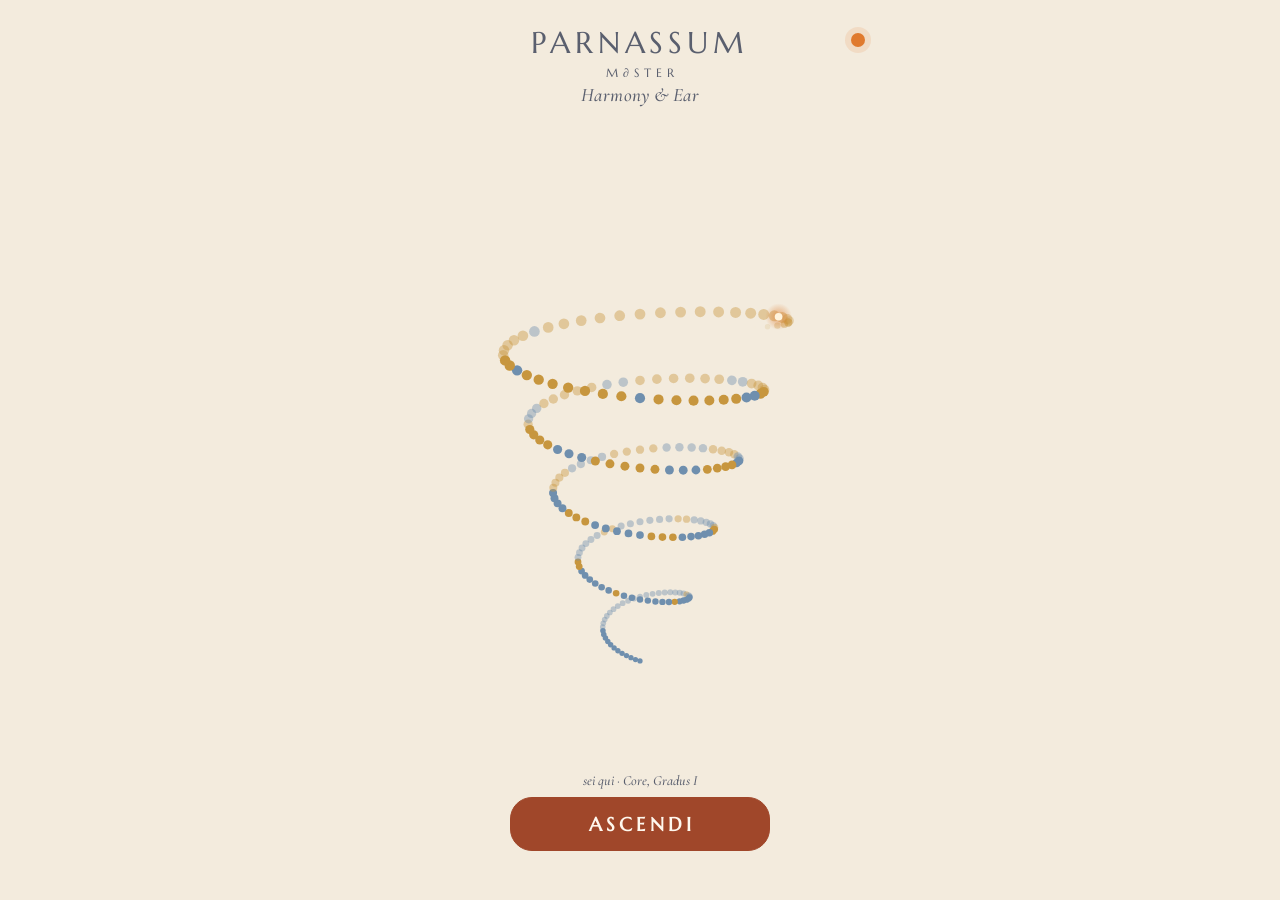
==== commit b033e2d5: "Parnassum: versione {"build":"26/11, 14:29"} Co-Authored-By: Claude Opus 5.5 <noreply@anthropic.com>" ====
--- a/ravel-fase0/index.html
+++ b/ravel-fase0/index.html
@@ -13,7 +13,7 @@
     <link rel="apple-touch-icon" href="icon-180.png" />
     <title>Parnassum M∂ster · Harmony &amp; Ear</title>
     <meta name="description" content="Parnassum M∂ster (Master) · Harmony &amp; Ear: l’orecchio relativo, dai gradi nella tonalità fino all’armonia." />
-    <script type="module" crossorigin src="./assets/main-BmB3S6iu.js"></script>
+    <script type="module" crossorigin src="./assets/main-BFQNjhGh.js"></script>
     <link rel="modulepreload" crossorigin href="./assets/subjects-xXFOKr2m.js">
     <link rel="modulepreload" crossorigin href="./assets/tessere-DCb9m6Ef.js">
     <link rel="modulepreload" crossorigin href="./assets/audio-ESWxxZjq.js">
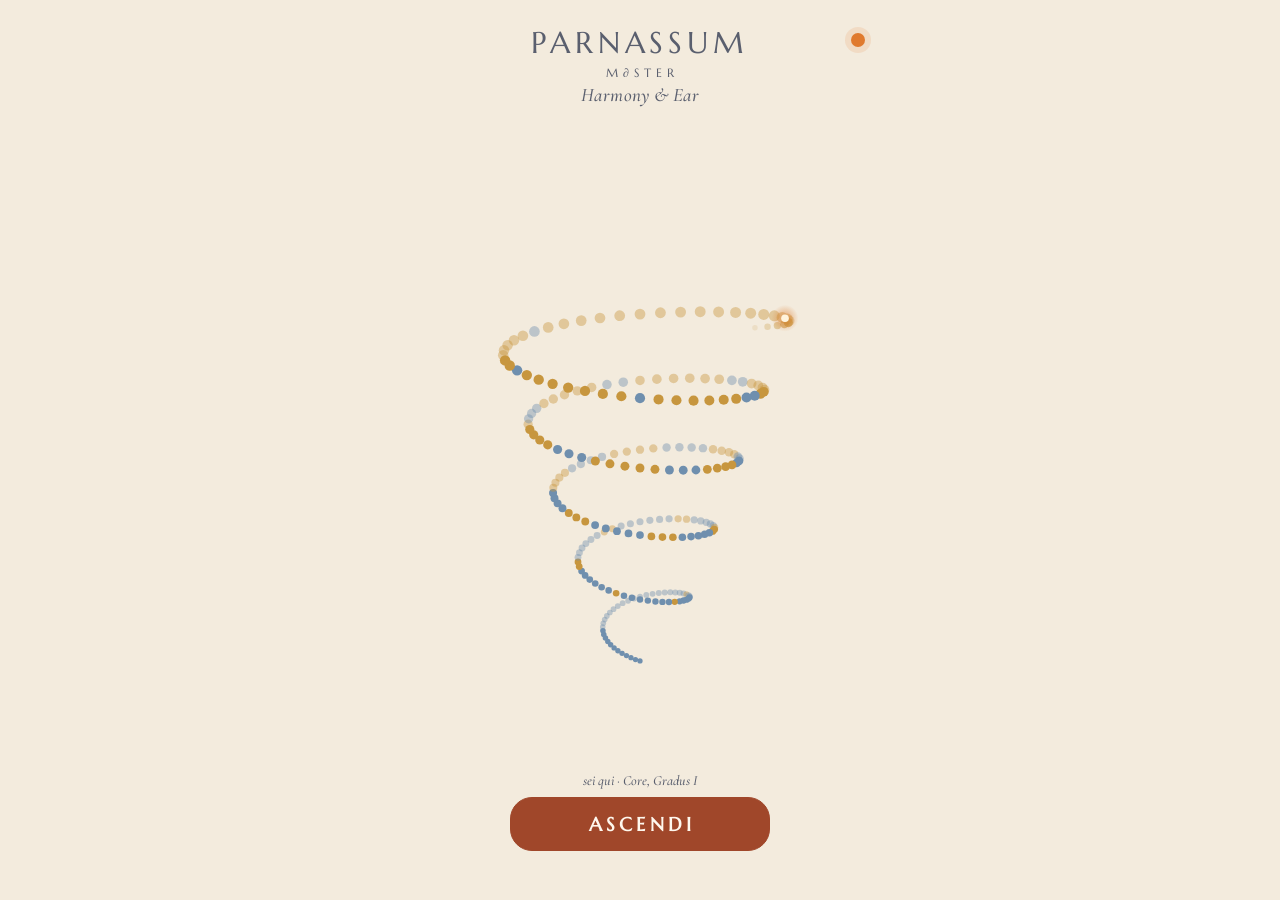
==== commit 452ef6e6: "Parnassum: Audition, prova d'ingresso (questione 111) Co-Authored-By: Claude Opus 5.5 <noreply@anthr" ====
--- a/ravel-fase0/index.html
+++ b/ravel-fase0/index.html
@@ -13,7 +13,7 @@
     <link rel="apple-touch-icon" href="icon-180.png" />
     <title>Parnassum M∂ster · Harmony &amp; Ear</title>
     <meta name="description" content="Parnassum M∂ster (Master) · Harmony &amp; Ear: l’orecchio relativo, dai gradi nella tonalità fino all’armonia." />
-    <script type="module" crossorigin src="./assets/main-BFQNjhGh.js"></script>
+    <script type="module" crossorigin src="./assets/main-CjxMs7dJ.js"></script>
     <link rel="modulepreload" crossorigin href="./assets/subjects-xXFOKr2m.js">
     <link rel="modulepreload" crossorigin href="./assets/tessere-DCb9m6Ef.js">
     <link rel="modulepreload" crossorigin href="./assets/audio-ESWxxZjq.js">
@@ -224,6 +224,18 @@
         <div id="exText" class="lesson-text"></div>
         <div id="exHost"></div>
         <div id="exButtons" class="row-btns"></div>
+      </section>
+
+      <!-- Audition, la prova d'ingresso (questione 111) -->
+      <section id="audition" class="screen" hidden>
+        <header class="top">
+          <span class="steps">Audition</span>
+          <button id="auClose" class="icon" aria-label="Ferma l’Audition">✕</button>
+        </header>
+        <h2 id="auTitle"></h2>
+        <div id="auText" class="lesson-text"></div>
+        <div id="auHost"></div>
+        <div id="auButtons" class="row-btns"></div>
       </section>
 
       <dialog id="settings" class="sheet" aria-labelledby="settingsTitle">
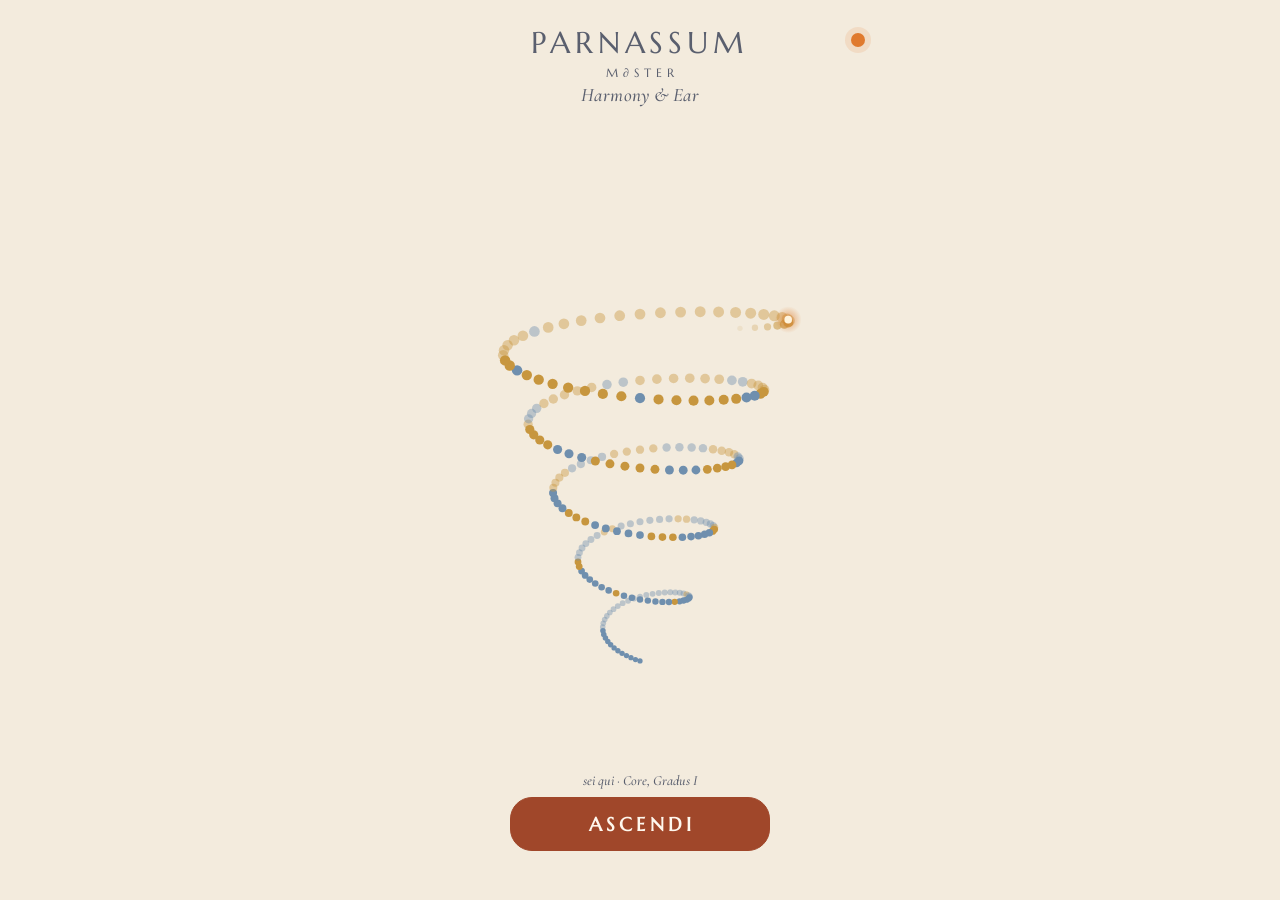
==== commit 7bbe57b4: "Parnassum: Audition con Pausa Co-Authored-By: Claude Opus 5.5 <noreply@anthropic.com> Claude-Session" ====
--- a/ravel-fase0/index.html
+++ b/ravel-fase0/index.html
@@ -13,17 +13,17 @@
     <link rel="apple-touch-icon" href="icon-180.png" />
     <title>Parnassum M∂ster · Harmony &amp; Ear</title>
     <meta name="description" content="Parnassum M∂ster (Master) · Harmony &amp; Ear: l’orecchio relativo, dai gradi nella tonalità fino all’armonia." />
-    <script type="module" crossorigin src="./assets/main-CjxMs7dJ.js"></script>
+    <script type="module" crossorigin src="./assets/main-BcGYHca4.js"></script>
     <link rel="modulepreload" crossorigin href="./assets/subjects-xXFOKr2m.js">
     <link rel="modulepreload" crossorigin href="./assets/tessere-DCb9m6Ef.js">
     <link rel="modulepreload" crossorigin href="./assets/audio-ESWxxZjq.js">
     <link rel="modulepreload" crossorigin href="./assets/icons-DHxEuYSl.js">
     <link rel="modulepreload" crossorigin href="./assets/progress-BFHjeU7x.js">
-    <link rel="modulepreload" crossorigin href="./assets/theme-5ow7XIzr.js">
+    <link rel="modulepreload" crossorigin href="./assets/theme-SWXJgfUt.js">
     <link rel="modulepreload" crossorigin href="./assets/meter-CseW2uOd.js">
     <link rel="modulepreload" crossorigin href="./assets/pitch-DtYOayEf.js">
     <link rel="modulepreload" crossorigin href="./assets/home-DmB1XJxV.js">
-    <link rel="stylesheet" crossorigin href="./assets/theme-5Qm41be7.css">
+    <link rel="stylesheet" crossorigin href="./assets/theme-DOHul90L.css">
   </head>
   <body>
     <button id="audioTap" class="audio-tap" hidden>🔇 Tocca qui per riattivare l’audio</button>
@@ -230,7 +230,7 @@
       <section id="audition" class="screen" hidden>
         <header class="top">
           <span class="steps">Audition</span>
-          <button id="auClose" class="icon" aria-label="Ferma l’Audition">✕</button>
+          <button id="auClose" class="pause-btn" aria-label="Metti in pausa l’Audition: riprendi da qui">Pausa</button>
         </header>
         <h2 id="auTitle"></h2>
         <div id="auText" class="lesson-text"></div>
--- a/ravel-fase0/assets/theme-DOHul90L.css
+++ b/ravel-fase0/assets/theme-DOHul90L.css
@@ -0,0 +1 @@
+@font-face{font-family:Marcellus;font-style:normal;font-display:swap;font-weight:400;src:url(./marcellus-latin-400-normal-86dSXJnk.woff2) format("woff2"),url(./marcellus-latin-400-normal-AvMY561b.woff) format("woff")}@font-face{font-family:Cormorant Garamond;font-style:italic;font-display:swap;font-weight:500;src:url(./cormorant-garamond-latin-500-italic-Y14P-dkT.woff2) format("woff2"),url(./cormorant-garamond-latin-500-italic-DhNIfkTX.woff) format("woff")}@font-face{font-family:Cormorant Garamond;font-style:normal;font-display:swap;font-weight:500;src:url(./cormorant-garamond-latin-500-normal-BsRWmXhO.woff2) format("woff2"),url(./cormorant-garamond-latin-500-normal-zIXX3Q-H.woff) format("woff")}@font-face{font-family:Cormorant Garamond;font-style:italic;font-display:swap;font-weight:600;src:url(./cormorant-garamond-latin-600-italic-DCuhXWyK.woff2) format("woff2"),url(./cormorant-garamond-latin-600-italic-BcJbkSJ4.woff) format("woff")}[hidden]{display:none!important}:root{--bg: #f3ebdd;--surface: #fbf7ef;--fg: #1d2230;--muted: #5a5f6e;--line: #857c6e;--accent: #a0472a;--on-accent: #fff8ee;--ok: #2f7349;--bad: #962c25;--ring: #a0472a;--card: var(--surface);--tonic: #21416a;--gold: #7f5c1d;--parnassum: #e07a2e;--sun-deep: #a9531a;--subject: #c7963e;--serif: "Marcellus", "Iowan Old Style", "Palatino Linotype", Palatino, "Book Antiqua", Georgia, serif;--italic: "Cormorant Garamond", "Iowan Old Style", "Palatino Linotype", Palatino, Georgia, serif;color-scheme:light dark;font-family:-apple-system,system-ui,Segoe UI,sans-serif}@media(prefers-color-scheme:dark){:root{--bg: #1d2230;--surface: #272d3e;--fg: #f1e9da;--muted: #b9b3a6;--line: #737a8e;--accent: #e8925c;--on-accent: #1d2230;--ok: #a3ddb3;--bad: #f2958a;--ring: #e8925c;--tonic: #7096be;--gold: #d9b56a;--sun-deep: #e07a2e}}*{box-sizing:border-box;-webkit-tap-highlight-color:transparent}html,body{margin:0;background:var(--bg);color:var(--fg);height:100%}body{padding:env(safe-area-inset-top) 16px env(safe-area-inset-bottom);overscroll-behavior:none}#app{max-width:480px;margin:0 auto;min-height:100%}.screen{display:flex;flex-direction:column;gap:10px;padding-top:18px;min-height:100dvh}.screen[hidden]{display:none}h1{font-size:30px;margin:24px 0 0;letter-spacing:.02em}h1 span{color:var(--accent)}h2{font-size:24px;margin:8px 0 0}.sub,.msg,.mode,.credits{color:var(--muted);margin:0;font-size:14px}.msg{min-height:1.4em}button{font:inherit;font-size:16px;min-height:48px;padding:0 18px;border-radius:14px;border:1px solid var(--line);background:var(--card);color:var(--fg);touch-action:manipulation}button.primary{background:var(--accent);border-color:var(--accent);color:var(--on-accent);font-weight:600}@media(prefers-color-scheme:dark){button.primary{color:var(--on-accent)}}button:disabled{opacity:.5}.ask p{margin:0 0 6px;font-size:16px}.seg{display:flex;gap:8px}.seg button{flex:1}.seg button.on{border:2px solid var(--accent);font-weight:600}.row-btns{display:flex;gap:10px;flex-wrap:wrap}.row-btns button{flex:1}.pad{width:180px;height:180px;border-radius:50%;align-self:center;margin:24px 0;border:3px solid var(--accent);background:transparent;transition:background .15s}.pad.hit{background:var(--accent)}.pad{font-size:56px;font-weight:700;color:var(--accent)}.top{display:flex;justify-content:space-between;align-items:center;color:var(--muted);font-size:14px}.icon{min-height:44px;min-width:44px;padding:0;font-size:24px}#staffHost{flex:1;display:flex;min-height:0}.staff{width:100%;height:100%;max-height:54dvh}.staff .line{stroke:var(--line);stroke-width:2}.staff .num{font-size:16px;font-weight:700;fill:var(--fg)}.staff .syl{font-size:14px;fill:var(--muted)}.staff .disc{fill:var(--card);stroke:var(--line);stroke-width:1.5}.staff .ring{fill:none;stroke:var(--ring);stroke-width:1.5;opacity:.55;transition:opacity .3s,stroke-width .3s}.staff .row.target .disc{fill:var(--ok);stroke:var(--ok)}.staff .row.target .num{fill:var(--on-accent)}.staff .row.target .line{stroke:var(--ok);stroke-width:4}.staff .row.wrong .disc{stroke:var(--bad);stroke-width:3}.staff .row.target .ring{opacity:1;stroke-width:2.5}.staff .row.resolved .ring{opacity:0}.staff .voice{fill:var(--muted);opacity:0;transition:cy .15s linear,opacity .15s}.staff .voice.on{fill:var(--accent)}.status{text-align:center;font-size:19px;font-weight:600;min-height:1.5em;margin:0}.keypad{display:grid;grid-template-columns:repeat(7,1fr);gap:6px}.keypad button{min-height:56px;padding:0;font-size:24px;font-weight:700}.keypad button:active{background:var(--accent);color:var(--on-accent)}dialog{border:none;border-radius:14px;background:var(--card);color:var(--fg);width:min(92vw,440px)}dialog::backdrop{background:#0006}dialog label{display:flex;flex-direction:column;gap:6px;margin:12px 0;font-size:16px}dialog label.check{flex-direction:row;align-items:center}dialog select,dialog input[type=range]{font:inherit;min-height:44px}dialog input[type=checkbox]{width:22px;height:22px}dialog textarea{width:100%;height:160px;font-size:12px;margin-top:10px}.credits{font-size:14px;margin:12px 0}.contact{margin:0;font-size:14px}.contact a{display:inline-flex;align-items:center;min-height:44px;color:var(--accent)}.pill{font-size:14px;font-style:italic;color:var(--muted);margin-top:12px;text-align:left}@media(prefers-reduced-motion:reduce){*{transition:none!important}}.top-btns{display:flex;gap:8px;align-items:center}button.small{min-height:44px;font-size:14px;padding:0 12px}button.small.on{border:2px solid var(--accent)}.sing{min-height:64px;font-weight:600;border:2px solid var(--accent)}.sing.held{background:var(--accent);color:var(--on-accent)}.hint{color:var(--muted);font-size:14px;margin:-6px 0 0;text-align:center}.staff .row.octave .num,.staff .row.octave .syl{fill:var(--muted)}.staff .row.octave .disc{stroke-dasharray:3 3}.staff .row.step .disc{fill:var(--accent);stroke:var(--accent)}.staff .row.step .num{fill:var(--on-accent)}.staff .row.step .line{stroke:var(--accent);stroke-width:4}.staff .hit{fill:transparent}.staff .knob{cursor:pointer}.staff .knob:active .disc{fill:var(--accent)}.staff.spiral{max-height:54dvh}.staff .spiral-path{fill:none;stroke:var(--line);stroke-width:2}.staff .faint .disc{stroke-dasharray:3 3}.staff .faint .num{fill:var(--muted);font-size:14px}.staff .row[data-degree="1"] .disc{fill:var(--tonic);stroke:var(--tonic)}.staff .row[data-degree="1"] .num{fill:var(--on-accent)}.staff .row.faint[data-degree="1"] .disc{fill:var(--tonic);stroke:var(--tonic);opacity:.55;stroke-dasharray:none}.staff .row.octave .disc{stroke-dasharray:none;opacity:.55}.staff .row[data-degree="1"].wrong .disc{stroke:var(--bad);stroke-width:3}@media(prefers-color-scheme:dark){.staff .row[data-degree="1"] .num{fill:var(--on-accent)}}.staff .trail{stroke:var(--accent);stroke-width:5;stroke-linecap:round}#staffHost.nosyl .syl{display:none}.staff .spiral-path,.staff .line{transition:stroke .3s}#staffHost.ok .spiral-path{stroke:var(--ok)}#staffHost.ko .spiral-path{stroke:var(--bad)}#staffHost.ok .row:not(.target):not(.step) .line{stroke:color-mix(in srgb,var(--ok) 45%,var(--line))}#staffHost.ko .row:not(.target):not(.step) .line{stroke:color-mix(in srgb,var(--bad) 45%,var(--line))}.status:before{content:"";display:inline-block;width:12px;height:12px;border-radius:50%;margin-right:8px;vertical-align:1px;background:transparent;transition:background .3s}.status.ok:before{background:var(--ok);box-shadow:0 0 8px var(--ok)}.status.ko:before{background:var(--bad);box-shadow:0 0 8px var(--bad)}.controls{display:flex;gap:8px;align-items:stretch}.controls .play{width:64px;min-height:64px;padding:0;font-size:24px;flex:none}.controls .play.on{border:2px solid var(--accent)}.controls .sing{flex:1;min-height:64px}.controls .small{min-height:64px;flex:none}.controls .sing[hidden]+.small{margin-left:auto}.controls .sing{white-space:nowrap;font-size:16px;padding:0 10px}.drone:not(.on){color:var(--muted);text-decoration:line-through}.staffHost{flex:1;display:flex;min-height:0}#lessonStaff.ok .spiral-path{stroke:var(--ok)}#lessonStaff.ko .spiral-path{stroke:var(--bad)}.steps{display:flex;gap:6px;font-size:14px}.steps span{padding:4px 8px;border-radius:999px;border:1px solid var(--line)}.steps span.on{border-color:var(--accent);color:var(--fg);font-weight:600}.chips{display:grid;grid-template-columns:repeat(7,1fr);gap:6px}.chips button{min-height:44px;padding:0;font-size:16px}.chips button.on{border:2px solid var(--accent);font-weight:700}.lesson-text{text-align:center;font-size:16px;min-height:2.6em;margin:0}.lesson-text.ok:before,.lesson-text.ko:before{content:"";display:inline-block;width:12px;height:12px;border-radius:50%;margin-right:8px}.lesson-text.ok:before{background:var(--ok);box-shadow:0 0 8px var(--ok)}.lesson-text.ko:before{background:var(--bad);box-shadow:0 0 8px var(--bad)}#lesson .sing{min-height:60px}.chips3{display:grid;grid-template-columns:repeat(3,1fr);gap:6px}.chips3 button{min-height:44px;padding:0 4px;font-size:12px;line-height:1.15}.chips3 button.on{border:2px solid var(--accent);font-weight:700}.lesson-text{font-size:16px}.staff .row.lit .disc{fill:var(--accent);stroke:var(--accent);opacity:.85}.staff .row.lit .num{fill:var(--on-accent)}.staff .row.lit .line{stroke:var(--accent);stroke-width:3}#lesson .lesson-text{font-size:19px;line-height:1.45;text-align:left;min-height:4em}#lesson .lesson-text.big{flex:1;font-size:19px;display:flex;align-items:center}#lesson h2{font-size:19px;color:var(--muted)}.row-btns #lessonPrev{flex:0 0 auto}.dlg-top{margin:-4px 0 4px}.dlg-top h2{margin:0}.chord-line{margin:0;min-height:1.4em;text-align:center;font-size:14px;letter-spacing:.08em;color:var(--muted);font-family:var(--serif)}.chord-line span{padding:0 2px;transition:color .15s}.chord-line .sep{opacity:.5;padding:0 6px}.chord-line .now{color:var(--accent);font-weight:600}#intro h2{font-size:24px;margin-top:6px}.intro-text{flex:1;font-size:19px;line-height:1.5;margin:0}.intro-text p{margin:0 0 12px}#introStaff{max-height:34vh}#introPlay{align-self:center}.intro-skip{display:flex;gap:10px;align-items:center;color:var(--muted);font-size:14px}.intro-skip input{width:22px;height:22px}#lessonSteps span{cursor:pointer}#lessonSteps span:last-child{cursor:default}.controls .play.play-word,button.play-word{width:auto;min-width:132px;min-height:64px;padding:0 18px;flex:none;font-size:19px;font-weight:700;white-space:nowrap;background:var(--accent);border:2px solid var(--accent);color:var(--on-accent);box-shadow:0 2px 10px color-mix(in srgb,var(--accent) 35%,transparent)}@media(prefers-color-scheme:dark){.controls .play.play-word,button.play-word{color:var(--on-accent)}}.controls .play.play-word.on,button.play-word.on{background:var(--card);color:var(--accent);box-shadow:none}#introPlay.play-word{align-self:center}.drone.locked{opacity:.6;border-style:dashed}#introStaff.reveal .syl{opacity:0;transition:opacity .15s}#introStaff.reveal .row.lit .syl{opacity:1}#method{height:100dvh;min-height:0;padding-bottom:12px}.method-text{flex:1;min-height:0;overflow-y:auto;-webkit-overflow-scrolling:touch;overscroll-behavior:contain;font-size:19px;line-height:1.55;padding-right:4px}.method-text h1{font-size:24px;margin:4px 0 8px}.method-text h2{font-size:19px;margin:26px 0 6px}.method-text h3{font-size:19px;margin:18px 0 4px}.method-text p{margin:0 0 12px}.method-text ul,.method-text ol{margin:0 0 12px;padding-left:22px}.method-text li{margin-bottom:6px}.method-text table{border-collapse:collapse;font-size:14px;line-height:1.35;margin:0 0 12px;display:block;overflow-x:auto}.method-text th,.method-text td{border:1px solid var(--line);padding:4px 6px;text-align:left;vertical-align:top;overflow-wrap:anywhere}.method-text code{font-size:.9em}.chips3 button span,.chips3 button b{display:block}.chips3 button b{font-size:14px;margin-top:2px}.audio-tap{position:fixed;left:50%;top:max(12px,env(safe-area-inset-top));transform:translate(-50%);z-index:100;min-height:56px;padding:0 20px;border-radius:22px;border:none;background:var(--accent, #c8742a);color:var(--on-accent);font-size:16px;box-shadow:0 4px 16px #00000040}.intro-nav{justify-content:space-between}.intro-nav button{flex:0 0 auto;min-height:44px;padding:0 14px;font-size:14px}#intro{touch-action:pan-y}#intro .intro-nav{order:0;margin-top:4px;align-items:center}.intro-dots{display:flex;gap:6px;flex-wrap:wrap;justify-content:center;flex:1}.intro-dots i{width:7px;height:7px;border-radius:50%;background:var(--line)}.intro-dots i.on{background:var(--accent);width:18px;border-radius:6px}.intro-body{flex:1;display:flex;gap:10px;min-height:0}.intro-card{flex:1;min-width:0;display:flex;flex-direction:column;gap:12px}.intro-peek{flex:0 0 26px;min-width:26px;border-radius:14px 0 0 14px;border:1px solid var(--line);border-right:none;background:var(--card);color:var(--muted);font-size:14px;text-align:start;overflow:hidden;white-space:nowrap;opacity:.7;margin-right:-16px;align-self:flex-start;height:60%;padding:18px 0 0 8px}.intro-peek[hidden],#intro[hidden] .intro-peek{display:none!important}#home{min-height:100dvh;justify-content:space-between}.home-top .brand{font-size:16px;letter-spacing:.04em}.home-top .brand span{color:var(--accent)}.home-host{flex:1;display:flex;align-items:center;justify-content:center;min-height:0}.home-spiral{width:100%;max-width:380px;max-height:62dvh}.home-tile.back{opacity:.42}.home-walked circle{fill:none;stroke:var(--parnassum);opacity:.7}.home-walked circle.back{opacity:.28}.home-parn-body{fill:var(--parnassum)}.home-thread-tile{fill:var(--thread-c, var(--subject-c));opacity:.95}.home-thread-tile.back{opacity:.35}.home-thread-head{fill:var(--thread-c, var(--subject-c));stroke:var(--bg);stroke-width:1.2}.home-thread-hit{fill:none;stroke:transparent;stroke-width:40;stroke-linecap:round;stroke-linejoin:round;pointer-events:stroke;cursor:pointer}.home-door-ring{fill:var(--bg);stroke:color-mix(in srgb,var(--door) 55%,#1d2230);stroke-width:1.6}.home-door-glow{fill:var(--door);opacity:0}.home-door.back .home-door-ring{opacity:.55}.home-door.lit .home-door-ring{fill:var(--door)}.home-door.lit .home-door-glow{opacity:.22}@media(prefers-color-scheme:dark){.home-door-ring{stroke:var(--door-dk)}.home-door.lit .home-door-ring,.home-door-glow{fill:var(--door-dk)}}.home-sat-hit{fill:transparent;cursor:pointer}.home-sat-hit:focus{outline:none}.home-sat-hit:focus-visible{stroke:var(--fg);stroke-width:1.2;stroke-dasharray:2 3}.home-sat-sel{fill:none;stroke:var(--gold);stroke-width:1.2;opacity:.8}.home-sat-tip{opacity:0;transition:opacity .3s;pointer-events:none}.home-sat-tip.on{opacity:1}.home-sat-tip.on .home-tip-go{pointer-events:auto;cursor:pointer}.home-tip-enter{font-family:var(--serif);font-size:14px;fill:var(--accent)}.home-sat-glow{fill:var(--subject-c);opacity:0}.home-touch{fill:var(--accent);opacity:0;pointer-events:none}.home-labels .home-label{opacity:0;transition:opacity .7s}.home-label-name{font-family:var(--italic);font-style:italic;font-size:12px;fill:var(--fg)}.home-labels.on .home-label{opacity:1}@media(prefers-reduced-motion:reduce){.home-labels .home-label{transition:none}}.home-tip-card{fill:var(--surface);stroke:var(--line);stroke-width:1}.home-tip-name{font-family:var(--italic);font-style:italic;font-size:12px;fill:var(--fg)}.home-tip-note{font-family:var(--italic);font-style:italic;font-size:12px;fill:var(--muted)}@media(prefers-reduced-motion:reduce){.home-sat-tip{transition:none}}.home-head-core{fill:#fff3dc}.home-dot{fill:var(--fg);stroke:var(--bg);stroke-width:2}.home-bottom{display:flex;flex-direction:column;align-items:center;gap:6px;padding-bottom:max(16px,env(safe-area-inset-bottom))}.ascend{width:66%;min-height:56px;font-size:19px;letter-spacing:.06em;border-radius:22px;background:color-mix(in srgb,var(--parnassum) var(--parnassum-mix, 0%),var(--accent));border-color:transparent}.here-line{margin:0;font-family:var(--italic);font-style:italic;font-size:14px;color:var(--muted);text-align:center}.next-step{margin:0;font-size:14px;color:var(--muted);min-height:1.3em;text-align:center}.menu-list{display:flex;flex-direction:column;gap:10px}.plan-body h3{margin:18px 0 6px;font-size:16px}.plan-body ul{margin:0;padding-left:1.2em;line-height:1.7}.plan-body .done{color:var(--ok)}.plan-body .muted{color:var(--muted)}.method-text details.topic{border-bottom:1px solid var(--line)}.method-text summary{list-style:none;cursor:pointer;font-size:19px;font-weight:600;padding:14px 28px 14px 0;position:relative}.method-text summary::-webkit-details-marker{display:none}.method-text summary:after{content:"▸";position:absolute;right:4px;top:14px;color:var(--accent);transition:transform .15s}.method-text details[open]>summary{position:sticky;top:0;background:var(--bg);z-index:1}.method-text details[open]>summary:after{transform:rotate(90deg)}dialog.sheet{position:fixed;inset:auto 0 0;margin:0 auto;width:min(100vw,480px);max-width:100vw;max-height:88dvh;border-radius:22px 22px 0 0;background:var(--surface);color:var(--fg);padding:10px 20px max(env(safe-area-inset-bottom),22px);display:none;flex-direction:column;gap:2px}dialog.sheet[open]{display:flex;animation:sheet-up .3s ease-out}@keyframes sheet-up{0%{transform:translateY(24px);opacity:0}}dialog.sheet::backdrop{background:#00000073}.sheet .grip{width:40px;height:5px;border-radius:6px;background:var(--line);align-self:center;margin-bottom:8px;opacity:.6}.sheet .item{min-height:48px;border:0;border-bottom:1px solid var(--line);border-radius:0;background:transparent;text-align:left;font-size:16px;padding:0;color:var(--fg);width:100%}.sheet .item:last-of-type{border-bottom:0}.sheet .btn-close{align-self:center;margin-top:10px;min-height:44px;padding:0 18px;border-radius:22px;border:1px solid var(--line);background:transparent;color:var(--muted);font-size:14px}.sheet .grip{cursor:grab;padding:8px 0;box-sizing:content-box;background-clip:content-box}.sheet .sheet-note{color:var(--muted);font-size:12px;margin:10px 0 0;text-align:center}.sheet-head{display:flex;align-items:center;justify-content:space-between}.sheet-head h2{font-family:var(--serif);font-weight:400;font-size:24px;margin:0}.sheet-scroll{overflow-y:auto;-webkit-overflow-scrolling:touch;overscroll-behavior:contain;padding-bottom:6px}.sheet .opt{display:grid;gap:6px;padding:10px 0;border-bottom:1px solid color-mix(in srgb,var(--line) 45%,transparent);margin:0}.sheet .opt>span{font-size:14px;color:var(--muted)}.sheet .opt>span b{color:var(--fg);font-weight:600}.sheet .opt small{font-size:14px;color:var(--muted)}.seg{display:inline-flex;flex-wrap:wrap;gap:6px}.seg button{min-height:44px;padding:0 13px;border-radius:22px;border:1px solid var(--line);background:var(--bg);color:var(--fg);font-size:14px}.seg button[aria-pressed=true]{background:var(--fg);color:var(--bg);border-color:var(--fg);font-weight:600}.sheet select{min-height:44px;border-radius:14px;border:1px solid var(--line);background:var(--bg);color:var(--fg);padding:0 12px;font-size:14px}.sheet input[type=range]{width:100%;accent-color:var(--accent);min-height:32px}.sheet .adv{padding:12px 0 0}.sheet .adv>summary{min-height:44px;display:flex;align-items:center;font-size:14px;color:var(--muted);cursor:pointer}.sheet .credits{font-size:12px;margin-top:14px}.sheet .grip:focus{outline:none}html:has(dialog[open]),html:has(dialog[open]) body{overflow:hidden;overscroll-behavior:none}dialog.sheet{overscroll-behavior:contain}.sing,.hold,#singBtn,#lessonSing,#iSingHold{-webkit-user-select:none;user-select:none;-webkit-touch-callout:none;touch-action:none}.inactive{opacity:0;pointer-events:none;transition:opacity .15s}.inactive.step,.inactive.lit,.inactive.resolved,.inactive.target{opacity:.55}.group-row{display:flex;gap:6px;flex-wrap:wrap;margin:2px 0 4px}.group-row button{flex:1;min-height:44px;border-radius:22px;border:1px solid var(--line);background:transparent;color:var(--fg);font-size:14px;padding:0 8px}.group-row button[aria-pressed=true]{background:var(--fg);color:var(--bg);border-color:var(--fg);font-weight:600}.group-row button:disabled{opacity:.4}.mode-line{margin:0;font-size:14px;color:var(--muted);text-align:center;min-height:1.2em}.syl-screen{gap:14px;-webkit-user-select:none;user-select:none;-webkit-touch-callout:none}.syl-pick{justify-content:center}.syl-ask{text-align:center;font-size:30px;font-family:var(--serif);margin:8px 0 0}#sylPlay{align-self:center}.syl-msg{text-align:center;font-size:19px;font-weight:500;min-height:3em}.syl-note{color:var(--muted);font-size:14px}#sylSing{-webkit-user-select:none;user-select:none;-webkit-touch-callout:none;touch-action:none}.meter{position:relative;width:18px;height:160px;border-radius:6px;border:1px solid var(--line);background:var(--card);flex:none}.meter[hidden]{display:none}.meter-ok{position:absolute;left:0;right:0;bottom:40%;height:20%;background:color-mix(in srgb,var(--ok) 35%,transparent);border-radius:6px}.meter-mark{position:absolute;left:-5px;right:-5px;height:6px;border-radius:6px;background:var(--accent);transition:bottom .15s linear}.meter-mark[data-zone=ok]{background:var(--ok)}#play{position:relative}.voice-meter{position:absolute;right:0;top:42%;transform:translateY(-50%)}.syl-meter{display:flex;justify-content:center;min-height:160px}.ladder-row{display:flex;gap:6px;justify-content:center;margin:2px 0 0}.ladder-row[hidden]{display:none}.ladder-row .notch{position:relative;width:34px;height:6px;border-radius:6px;background:var(--line);overflow:visible}.ladder-row .notch.done{background:var(--accent)}.ladder-row .notch.now{background:linear-gradient(to right,var(--accent) var(--fill, 0%),var(--line) var(--fill, 0%))}.ladder-row .notch.flag:after{content:"⚑";position:absolute;right:-4px;top:-15px;font-size:12px;color:var(--muted)}.ladder-row .notch.flag.done:after{color:var(--accent)}.home-nodes{opacity:0;transform:scale(.6);transform-origin:center;transform-box:view-box;transition:opacity .3s,transform .3s cubic-bezier(.2,.8,.2,1);pointer-events:none}.home-spiral.zoomed .home-nodes{opacity:1;transform:scale(1);pointer-events:auto}.home-detail-bg{fill:var(--bg)}.home-hit{fill:transparent;cursor:pointer}.home-dot{animation:home-here 2.4s ease-in-out infinite;transform-box:fill-box;transform-origin:center}@keyframes home-here{0%,to{opacity:1}50%{opacity:.55}}@media(prefers-reduced-motion:reduce){.home-dot{animation:none}.home-nodes{transition:none}}.home-trail{stroke:var(--muted);stroke-width:3;stroke-linecap:round;stroke-dasharray:0 7;opacity:.55}.home-trail-walked{stroke:var(--accent);stroke-width:3;stroke-linecap:round}.home-node text{font-size:14px;fill:var(--muted)}.home-node circle{fill:var(--bg);stroke:var(--muted);stroke-width:1.6}.home-node.done circle{fill:var(--accent);stroke:var(--accent)}.home-node.now circle{fill:none;stroke:var(--accent);stroke-width:2.4}.home-node.now text{fill:var(--fg);font-weight:600}.home-spiral.zoomed>.home-dot,.home-spiral.zoomed>.home-hit{visibility:hidden}.home-detail-hint{font-size:12px;fill:var(--muted);opacity:.8}.plan-list{display:grid;gap:8px}.plan-item{display:flex;gap:12px;align-items:flex-start;text-align:left;min-height:56px;padding:10px 14px;border-radius:14px;border:1px solid var(--line);background:var(--card);color:var(--fg);font:inherit}.plan-item b{display:block;font-size:16px;font-weight:600}.plan-item small{display:block;font-size:14px;color:var(--muted);margin-top:2px}.plan-mark{width:18px;flex:none;color:var(--muted);font-size:14px;line-height:1.5}.plan-item.done .plan-mark{color:var(--ok)}.plan-item.now{border-color:var(--accent)}.plan-item.now .plan-mark{color:var(--accent)}.plan-note{color:var(--muted);font-size:14px;line-height:1.5}.ladder-line{display:flex;align-items:center;justify-content:center;gap:12px;flex-wrap:nowrap}.ladder-line .ladder-row{margin:0}.exam-entry{min-height:44px;padding:0 14px;font-size:14px;border-radius:22px;opacity:.8;flex:none}.exam-entry.ready{opacity:1;border-color:var(--accent);color:var(--accent)}.exam-lines{margin:4px 0 8px;padding-left:20px;display:grid;gap:6px;font-size:16px;line-height:1.4}#examSheet h2{margin:6px 0 4px;font-size:19px}#lessonx h2,#exam h2{font-size:16px;color:var(--muted);margin:4px 0}#lessonx .lesson-text,#exam .lesson-text{font-size:19px;line-height:1.45;text-align:left;min-height:3em}.qrun{display:flex;flex-direction:column;gap:8px;flex:1;min-height:0}.q-staff{max-height:34vh}.q-staff[hidden],.q-kb[hidden]{display:none}.q-prompt{text-align:center}.qrun.ok .spiral-path{stroke:var(--ok)}.qrun.ko .spiral-path{stroke:var(--bad)}.qrun.ok .q-prompt{color:var(--ok)}.qrun.ko .q-prompt{color:var(--bad)}.q-controls{justify-content:center}.q-replay{min-height:44px}.keypad button small.acc{font-size:.62em;vertical-align:.45em;margin-right:1px;font-weight:600}.keypad.twelve{grid-template-columns:repeat(14,1fr)}.keypad.twelve button.nat{grid-column:span 2;grid-row:2}.keypad.twelve button.alt{grid-column:span 2;grid-row:1;min-height:48px;font-size:19px}.keypad.twelve button.alt[data-semi="1"]{grid-column:2 / span 2}.keypad.twelve button.alt[data-semi="3"]{grid-column:4 / span 2}.keypad.twelve button.alt[data-semi="6"]{grid-column:8 / span 2}.keypad.twelve button.alt[data-semi="8"]{grid-column:10 / span 2}.keypad.twelve button.alt[data-semi="10"]{grid-column:12 / span 2}.pad-note{margin:2px 0 0;text-align:center;font-size:14px;color:var(--muted)}.q-choices{justify-content:center}.q-choices .choice{min-height:56px;min-width:88px;font-size:19px;font-weight:700}.q-choices .choice.now{border:2px solid var(--accent)}.kb{position:relative;height:128px;width:100%;user-select:none;-webkit-user-select:none;touch-action:manipulation}.kb-key{position:absolute;top:0;padding:0;border-radius:0 0 6px 6px;min-height:0;display:flex;align-items:flex-end;justify-content:center}.kb-key.white{height:128px;background:var(--surface);color:var(--fg);border:1px solid var(--line);z-index:1}.kb-key.black{height:78px;background:var(--fg);color:var(--bg);border:1px solid var(--fg);z-index:2}.kb-key.lit{background:var(--accent);color:var(--on-accent)}.kb-key.ok{background:var(--ok);color:var(--on-accent)}.kb-key.ko{background:var(--bad);color:var(--on-accent)}.kb-name{font-size:12px;font-weight:700;padding-bottom:6px;pointer-events:none}.q-rhythm{display:flex;justify-content:center}.rhythm{width:min(100%,360px);height:auto;color:var(--fg)}.rh-box{fill:none;stroke:currentColor;stroke-width:1.4}.rh-box.now{fill:var(--accent);stroke:var(--accent)}.rh-num{fill:var(--accent);font-size:14px;font-weight:700}.exam-score{font-size:30px;font-weight:700;text-align:center;margin:8px 0}.exam-table{width:100%;border-collapse:collapse;font-size:14px;margin:8px 0}.exam-table th,.exam-table td{padding:4px 6px;border-bottom:1px solid var(--line);text-align:left}.exam-table tr.miss td{color:var(--bad)}#exButtons:empty{display:none}.quadro{margin:8px 0;font-size:14px}.quadro summary{min-height:44px;display:flex;align-items:center;font-weight:600;cursor:pointer}.exam-table tr.now td{color:var(--accent);font-weight:700}.q-staff[data-keyq]{display:none}#play.iv-phase>#staffHost,#play.iv-phase>#voiceMeterHost,#play.iv-phase>#status,#play.iv-phase>#keypad,#play.iv-phase>.controls,#play.iv-phase>#singHint,#play.iv-phase>.row-btns,#play.iv-phase .ladder-line{display:none}#ivHost[hidden]{display:none}#ivHost{display:flex;flex-direction:column;flex:1;min-height:0}.quadro[data-draft] summary:after{content:" (da approvare)";font-weight:400;color:var(--muted)}.lesson-kb[hidden]{display:none}.lesson-kb{margin:4px 0}.lesson-kb .kb,.lesson-kb .kb-key.white{height:104px}.lesson-kb .kb-key.black{height:64px}#app{position:relative}.menu-dot{position:absolute;top:18px;right:0;z-index:5;min-width:44px;min-height:44px;padding:0;border:0;background:transparent;display:grid;place-items:center;border-radius:22px}.menu-dot[hidden]{display:none}.menu-dot span{width:10px;height:10px;border-radius:50%;background:var(--fg);opacity:.8;box-shadow:0 0 0 6px color-mix(in srgb,var(--fg) 7%,transparent)}.menu-dot:active span{transform:scale(.85)}html:has(dialog[open]) .menu-dot{visibility:hidden}#home>.top,#play>.top,#lesson>.top,#lessonx>.top,#exam>.top{padding-right:52px;min-height:44px}.menu-body{display:flex;flex-direction:column}.menu-sec{font-size:12px;letter-spacing:.08em;text-transform:uppercase;color:var(--muted);font-weight:600;margin:14px 0 2px}.menu-sec:first-child{margin-top:2px}.sheet .menu-item{display:flex;align-items:center;gap:14px}.menu-item .mi{flex:none;color:var(--muted)}.sheet .menu-item:disabled{opacity:.38;pointer-events:none}.invite{align-self:center;min-height:44px;border:0;background:transparent;color:var(--accent);font-size:14px;text-decoration:underline;text-underline-offset:3px;padding:0 8px}.invite[hidden]{display:none}.skip-lesson{min-height:48px;border:1.5px solid var(--accent);background:transparent;color:var(--accent);border-radius:14px;font-size:16px;font-weight:600;padding:0 18px}#iCards .skip-lesson{align-self:stretch}.skip-lesson[hidden]{display:none}.pause-btn{min-height:48px;border:1.5px solid var(--accent);background:transparent;color:var(--accent);border-radius:14px;font-size:16px;font-weight:600;padding:0 18px}.controls>*{min-width:0}#lesson .controls .sing,#lessonx .controls .sing,.q-controls .sing{white-space:normal;line-height:1.15}.home-top .brand{display:flex;flex-direction:column;line-height:1.15}.brand-sub{display:block;font-size:12px;letter-spacing:.12em;color:var(--muted);font-family:var(--serif);font-style:italic;margin:2px 0 0}.intro-skip[hidden]{display:none}.sheet .menu-item.soon{pointer-events:none}.menu-soon{margin-left:auto;font-size:14px;color:var(--muted);font-style:italic}.home-spiral.opening .home-dot{animation:none}.home-spiral.opening .home-sat-hit,.home-spiral.opening .home-thread-hit{display:none}.toast{position:fixed;left:50%;bottom:max(18px,env(safe-area-inset-bottom));transform:translate(-50%);width:min(440px,calc(100% - 32px));z-index:30;background:var(--surface);color:var(--fg);border:1px solid var(--line);border-radius:14px;padding:12px 14px;box-shadow:0 8px 30px #0000002e}.toast p{margin:0 0 10px;font-size:14px}.toast .row-btns{gap:10px}.calib-hp{margin-top:4px}.back-btn{order:-1;font-size:24px}.top:has(.back-btn),.sheet-head:has(.back-btn){justify-content:flex-start;gap:8px}.plan-gradus{border:1px solid var(--line);border-radius:14px;background:var(--card);margin:0 0 8px}.plan-gradus>summary{list-style:none;cursor:pointer;padding:12px 40px 12px 14px;position:relative;min-height:44px}.plan-gradus>summary::-webkit-details-marker{display:none}.plan-gradus>summary:after{content:"▸";position:absolute;right:14px;top:14px;color:var(--accent);transition:transform .15s}.plan-gradus[open]>summary:after{transform:rotate(90deg)}.plan-gradus>summary b{display:block;font-size:16px}.plan-gradus>summary small{display:block;font-size:14px;color:var(--muted);margin-top:2px}.plan-gradus>.plan-list,.plan-gradus>.plan-lessons,.plan-gradus>.plan-note{margin:0 12px 12px}.plan-lessons{color:var(--muted);font-size:14px}.plan-shop{display:grid;grid-template-columns:1fr 1fr;gap:10px;padding-bottom:24px}.plan-card{border-radius:14px;padding:14px;background:var(--card);border:1px solid var(--line);background:linear-gradient(160deg,color-mix(in srgb,var(--parnassum) 22%,var(--card)),var(--card));border:1px solid color-mix(in srgb,var(--parnassum) 45%,var(--line))}.plan-card b{display:block;font-family:var(--serif);font-weight:400;font-size:19px;line-height:1.2;margin-bottom:6px}.plan-card span{font-size:14px;color:var(--muted);line-height:1.4}.answer-seg{display:flex;gap:6px;justify-content:center;margin:2px auto 0}.answer-seg button{min-height:44px;font-size:14px;padding:0 16px;flex:0 1 auto}#iCards{touch-action:pan-y}#iCards .intro-nav{margin-top:4px;align-items:center}#iCards .intro-card h2{font-size:24px;margin:6px 0 0}.intro-text,.card-text,.lesson-text,.method-text,.into-lead{font-family:var(--italic);font-weight:500;font-size-adjust:.43;line-height:1.32;text-align:left;hyphens:manual;-webkit-hyphens:manual;text-wrap:pretty}.intro-text p,.card-text p{margin:0 0 14px}.intro-text strong,.card-text strong,.lesson-text strong,.method-text strong,.into-lead strong{color:var(--accent);font-weight:600;font-style:italic}.method-text table,.method-text code{font-family:-apple-system,system-ui,Segoe UI,sans-serif;font-size-adjust:none}.tool-strip{display:flex;flex-direction:column;align-items:center;gap:8px;margin:2px 0 0}.tool-strip-title{margin:0;font-family:var(--serif);text-transform:uppercase;font-size:12px;letter-spacing:.24em;color:var(--muted)}.tool-strip-row{display:flex;justify-content:center;gap:2px;width:100%}.tool{flex:1 1 0;min-width:44px;max-width:72px;min-height:44px;padding:0;border:0;background:none;color:var(--fg);display:flex;flex-direction:column;align-items:center;gap:5px;-webkit-tap-highlight-color:transparent}.tool-ring{width:46px;height:46px;border-radius:50%;border:1px solid var(--line);background:var(--surface);color:var(--accent);display:flex;align-items:center;justify-content:center;box-sizing:border-box;transition:background .15s,color .15s}.tool[aria-pressed=true] .tool-ring{background:var(--accent);border-color:var(--accent);color:var(--on-accent)}.tool-name{font-family:var(--italic);font-style:italic;font-weight:500;font-size:14px;font-size-adjust:.43;line-height:1;text-align:center;min-height:2em}@media(max-height:700px){.tool-ring{width:44px;height:44px}.tool-strip{gap:6px}}button.is-progress{position:relative;overflow:hidden;background:color-mix(in srgb,var(--accent) 28%,var(--bg));border-color:transparent;color:var(--fg);opacity:1}button.is-progress .pb-fill{position:absolute;inset:0 auto 0 0;width:calc(var(--pb, 0) * 100%);background:var(--accent);transition:width .3s}button.is-progress.pb-unknown .pb-fill{width:34%;animation:pb-sweep 2.4s ease-in-out infinite}@keyframes pb-sweep{0%{transform:translate(-100%)}to{transform:translate(300%)}}button.is-progress .pb-label{position:relative;padding:3px 12px;border-radius:14px;background:var(--bg);color:var(--fg);font-variant-numeric:tabular-nums}.pb-tips{display:flex;flex-direction:column;align-items:center;gap:6px;text-align:center}.pb-tip{font-family:var(--italic);font-weight:500;font-size:16px;font-size-adjust:.47;line-height:1.3;color:var(--fg);opacity:0;transition:opacity .3s}.pb-tip.in{opacity:1}.pb-note{font-family:var(--italic);font-style:italic;font-size:14px;font-size-adjust:.47;color:var(--muted)}@media(prefers-reduced-motion:reduce){button.is-progress.pb-unknown .pb-fill{animation:none;width:100%;opacity:.35}}.method-text :is(h1,h2,h3,h4,th,td),.intro-text :is(h1,h2,h3),.lesson-text :is(h1,h2,h3){text-align:left;hyphens:manual;-webkit-hyphens:manual}h1,h2,.sheet-head h2{font-family:var(--serif);font-weight:400;text-transform:uppercase;letter-spacing:.08em;line-height:1.18}h1{font-size:30px;letter-spacing:.12em}h2{font-size:19px}h1 span{color:inherit}#intro h2,#iCards .intro-card h2{font-size:24px;letter-spacing:.08em;text-wrap:balance}#lesson h2,#lessonx h2,#exam h2{font-size:14px;letter-spacing:.12em;color:var(--muted);text-wrap:balance}#examSheet h2{font-size:19px}.sheet-head h2{font-size:19px;letter-spacing:.16em}.method-text :is(h1,h2,h3),.plan-body h3{font-family:var(--serif);font-weight:400}.method-text :is(h1,h2,h3){text-transform:none;letter-spacing:.02em}.method-text summary{font-family:var(--serif);font-weight:400;letter-spacing:.03em}.plan-body h3{text-transform:uppercase;letter-spacing:.24em;font-size:14px;color:var(--muted);margin:22px 0 8px}.menu-sec{font-family:var(--serif);font-weight:400;letter-spacing:.24em;font-size:12px}.top>.steps:not(:has(span)),.top .steps-label,.ex-title{font-family:var(--serif);text-transform:uppercase;letter-spacing:.2em;font-size:12px;color:var(--muted)}.steps span{font-size:14px}.brand-sub,.next-step,.into-sub{font-family:var(--italic);font-style:italic;font-weight:500;letter-spacing:.01em;text-transform:none}.next-step{font-size:19px}.chord-line{font-family:var(--serif);letter-spacing:.12em}#home>.home-top{justify-content:center;padding:0 52px}.home-top .brand{align-items:center;text-align:center;font-family:var(--serif);text-transform:uppercase;font-size:30px;letter-spacing:.16em;line-height:1;margin-top:10px}#home .home-top .brand>span{display:block;color:var(--muted);font-size:12px;letter-spacing:.42em;margin:9px 0 0 .42em}.home-top .brand .brand-sub{font-size:19px;letter-spacing:.02em;margin-top:6px}.home-spiral{max-height:60dvh}.home-bottom{gap:8px}.ascend{width:min(260px,72%);min-height:54px;border-radius:22px;font-family:var(--serif);font-weight:400;font-size:19px;text-transform:uppercase;letter-spacing:.22em;padding-left:calc(18px + .22em);background:color-mix(in srgb,var(--sun-deep) var(--parnassum-mix, 0%),var(--accent));color:var(--on-accent)}@media(prefers-color-scheme:dark){.ascend{background:transparent;color:var(--fg);border:1.5px solid color-mix(in srgb,var(--sun-deep) var(--parnassum-mix, 0%),var(--accent))}}.menu-dot span{width:14px;height:14px;background:var(--parnassum);opacity:1;box-shadow:0 0 0 6px color-mix(in srgb,var(--parnassum) 14%,transparent)}.sigla{display:block;width:34px;height:42px;flex:none}.plan-card{display:grid;grid-template-columns:26px 1fr;column-gap:8px;row-gap:6px;align-items:center;background:linear-gradient(160deg,color-mix(in srgb,var(--subject) 16%,var(--card)),var(--card));border:1px solid color-mix(in srgb,var(--subject) 45%,var(--line))}.plan-card .sigla{width:26px;height:32px}.plan-card b{font-family:var(--serif);font-weight:400;text-transform:uppercase;letter-spacing:.06em;font-size:14px;line-height:1.25}.plan-card b{margin-bottom:0}.plan-card span{grid-column:1 / -1}.plan-gradus>summary b{font-family:var(--serif);font-weight:400;letter-spacing:.03em}.plan-item.module b{font-family:var(--serif);font-weight:400;text-transform:uppercase;letter-spacing:.1em;font-size:14px}.plan-item .sigla{width:26px;height:32px;margin-top:1px}.trial-head{display:flex;align-items:center;gap:10px}.trial-head .sigla{width:26px;height:32px}.syl-screen .brand{font-family:var(--serif);text-transform:uppercase;letter-spacing:.16em;font-size:14px}.syl-ask{font-family:var(--serif)}.trial-head .steps,.trial-head .brand{margin-right:auto}#intro h2,#iCards h2,#lesson h2,#lessonx h2,#exam h2{text-transform:none;letter-spacing:.01em}.plan-item.todo .sigla{opacity:.45}:root{--padL: max(16px, env(safe-area-inset-left));--padR: max(16px, env(safe-area-inset-right));--piano-h: 112px}html{touch-action:pan-y pinch-zoom;overflow-x:hidden}body{padding-left:var(--padL);padding-right:var(--padR);overflow-x:hidden;box-sizing:border-box}.screen,#home,#method{box-sizing:border-box;min-height:0;height:calc(100vh - env(safe-area-inset-top) - env(safe-area-inset-bottom));height:calc(100dvh - env(safe-area-inset-top) - env(safe-area-inset-bottom));overflow-y:auto;overscroll-behavior:contain}#staffHost,#lessonStaff,.q-staff{flex:1 1 0;min-height:72px;max-height:none;display:flex;align-items:center;justify-content:center}#staffHost>svg,#lessonStaff>svg,.q-staff>svg,.staff.spiral{width:100%;height:100%;max-height:none}#lxHost,#exHost{flex:1 1 0;min-height:0;display:flex;flex-direction:column}#lxHost[hidden],#exHost[hidden],#staffHost[hidden],#lessonStaff[hidden],.staffHost[hidden],.q-staff[hidden],.q-staff[data-keyq]{display:none}.piano-host,.q-pad{position:relative;margin-left:calc(env(safe-area-inset-left) - var(--padL));margin-right:calc(env(safe-area-inset-right) - var(--padR));flex:none}.piano-host[hidden],.q-pad[hidden]{display:none}.piano{position:relative;overflow:hidden;height:var(--piano-h);width:100%;user-select:none;-webkit-user-select:none;-webkit-touch-callout:none;touch-action:none}.piano[hidden]{display:none}.piano-key{position:absolute;top:0;padding:0;min-height:0;min-width:0;border-radius:0 0 6px 6px;box-shadow:none}.piano{--ivory: #f7f1e6;--ebony: #1b1f2b;--key-line: #8a8275;background:#1b1f2b}.piano-key.white{height:100%;background:var(--ivory);border:1px solid var(--key-line);z-index:1}.piano-key.black{height:60%;background:var(--ebony);border:1px solid var(--ebony);z-index:2;border-radius:0 0 6px 6px}.piano-key.off,.piano-key:disabled{opacity:1;cursor:default}.piano-key.white.off{background:#cdc6ba}.piano-key.black.off{background:#3b4050;border-color:#3b4050}.piano-key.down.white{background:color-mix(in srgb,var(--accent) 40%,var(--ivory))}.piano-key.down.black{background:var(--accent);border-color:var(--accent)}.piano-key.white.lit{background:color-mix(in srgb,var(--accent) 60%,var(--ivory))}.piano-key.black.lit{background:var(--accent);border-color:var(--accent)}.piano-key.tonic:after{content:"";position:absolute;left:50%;bottom:10px;width:8px;height:8px;margin-left:-4px;border-radius:50%;background:#2f4f7a}.piano-key.black.tonic:after{bottom:7px;background:var(--ivory)}.piano-host:has(>.piano){display:flex;flex-direction:column}.piano-host[hidden]{display:none}.piano-ctl{order:-1;align-self:flex-end;display:flex;gap:8px;align-items:center;margin:0 calc(var(--padR) - env(safe-area-inset-right)) 4px 0}.piano[hidden]~.piano-ctl{display:none}.piano-rotate{width:36px;height:36px;min-height:0;padding:0;border-radius:50%;display:none;align-items:center;justify-content:center;color:var(--accent);background:color-mix(in srgb,var(--card) 60%,transparent);border:1px solid color-mix(in srgb,var(--line) 70%,transparent);pointer-events:none}.piano-rotate svg{width:22px;height:22px;animation:piano-rot 2.4s ease-in-out infinite}@keyframes piano-rot{0%,35%{transform:rotate(0)}55%,85%{transform:rotate(-90deg)}to{transform:rotate(0)}}@media(prefers-reduced-motion:reduce){.piano-rotate svg{animation:none}}@media(pointer:coarse)and (orientation:portrait){html:not(.rotated) .piano:not([hidden])~.piano-ctl .piano-rotate{display:flex}}.piano-close,.piano-open{min-height:44px;min-width:44px;padding:0;border-radius:999px;display:flex;align-items:center;justify-content:center;color:var(--fg);background:color-mix(in srgb,var(--card) 55%,transparent);border:1px solid color-mix(in srgb,var(--line) 70%,transparent);box-shadow:none;-webkit-backdrop-filter:blur(6px);backdrop-filter:blur(6px);opacity:.8}.piano-close svg{width:22px;height:22px}.piano-open{display:none;order:-1;align-self:flex-end;width:60px;margin:0 calc(var(--padR) - env(safe-area-inset-right)) 4px 0}.piano-open svg{width:30px;height:22px}.piano-closed>.piano,.piano-closed>.piano-ctl{display:none}.piano-closed>.piano:not([hidden])~.piano-open{display:flex}@media(orientation:landscape)and (max-height:540px){.piano-closed>.piano:not([hidden]){display:block}.piano-closed>.piano-open,.piano-close{display:none}.piano-closed>.piano:not([hidden])~.piano-ctl{display:flex}#app{max-width:none}.screen{gap:6px;padding-top:8px}#play,#lesson,.qrun{position:relative}#play>*,#lesson>*{margin-left:36%}#play>#staffHost,#lesson>#lessonStaff{position:absolute;left:0;top:8px;width:34%;bottom:calc(var(--piano-h) + 12px);margin:0;min-height:0}#app .qrun>*{margin-left:36%}#app .qrun>.q-staff{position:absolute;left:0;top:0;width:34%;bottom:calc(var(--piano-h) + 8px);margin:0;min-height:0}#play>#keypad,#lesson>#lessonKeypad,#app .qrun>.q-pad{order:99;margin-top:auto;margin-left:calc(env(safe-area-inset-left) - var(--padL))}:root{--piano-h: 90px}.screen{gap:4px}#play>.status,#lesson>h2{font-size:16px;margin:0}.answer-seg{margin:0 auto}.answer-seg button,.row-btns button,.controls .play,.controls .sing,.controls .small{min-height:44px}#staffHost .staff,#lessonStaff .staff,.q-staff .staff{pointer-events:none}.controls .play,.controls .sing,.controls .small{min-height:48px}.controls .play{width:52px}#play>.mode-line,#play>.ladder-line{display:none}#lesson .lesson-text,#lessonx .lesson-text,#exam .lesson-text,.lesson-text{font-size:14px;line-height:1.35;min-height:0;margin-top:0;margin-bottom:0}.controls .play.play-word,button.play-word{min-height:44px;font-size:16px;min-width:112px}.chips3 button{min-height:44px}.chips3 button span{display:none}.chips3 button b{margin-top:0}#lesson>h2,#lessonx>h2,#exam>h2{display:none}#lesson>.chord-line:empty{display:none}}@media(orientation:portrait)and (max-height:780px){:root{--piano-h: 104px}.screen{gap:8px;padding-top:12px}.controls .play,.controls .sing,.controls .small,.controls .play.play-word,button.play-word{min-height:56px}}@media(orientation:portrait)and (max-height:660px){:root{--piano-h: 100px}.screen{gap:6px;padding-top:10px}.controls .play,.controls .sing,.controls .small{min-height:52px}.controls .play{width:56px}}.screen{margin-left:calc(-1 * var(--padL));margin-right:calc(-1 * var(--padR));padding-left:var(--padL);padding-right:var(--padR)}.frame-top{justify-content:flex-start;gap:6px;padding-right:52px;min-height:44px}.frame-home{display:flex;align-items:center;justify-content:center;gap:2px;min-height:44px;min-width:44px;padding:0;border:0;background:transparent;color:var(--muted);border-radius:22px}.frame-back{display:flex;align-items:center;justify-content:center;min-height:44px;min-width:44px;padding:0;border:0;background:transparent;color:var(--fg);border-radius:22px}.frame-back[hidden]{display:none}.frame-chev{font-size:24px;line-height:1}.frame-home .frame-sigla{width:22px;height:28px}.frame-title{min-width:0;overflow:hidden;text-overflow:ellipsis;white-space:nowrap;color:var(--muted);font-size:16px}.frame-title.brand{font-family:var(--serif);text-transform:uppercase;font-size:12px;letter-spacing:.32em}.frame-title.brand span{margin-left:.6em}.frame-slot:empty{display:none}.frame-settings .frame-general,.frame-menu a.menu-item{margin-top:6px;color:var(--fg);text-decoration:none}.frame-general-note{display:block;color:var(--muted);font-size:14px;margin:0 0 6px}@keyframes hover-pulse{0%{scale:1}40%{scale:1.05;filter:brightness(1.08)}to{scale:1}}@media(hover:hover)and (pointer:fine)and (prefers-reduced-motion:no-preference){:is(button,a[href],[role=button],summary,select,label:has(input)):not(svg *):not(:disabled):not([aria-disabled=true]):hover{animation:hover-pulse .7s ease-out}}
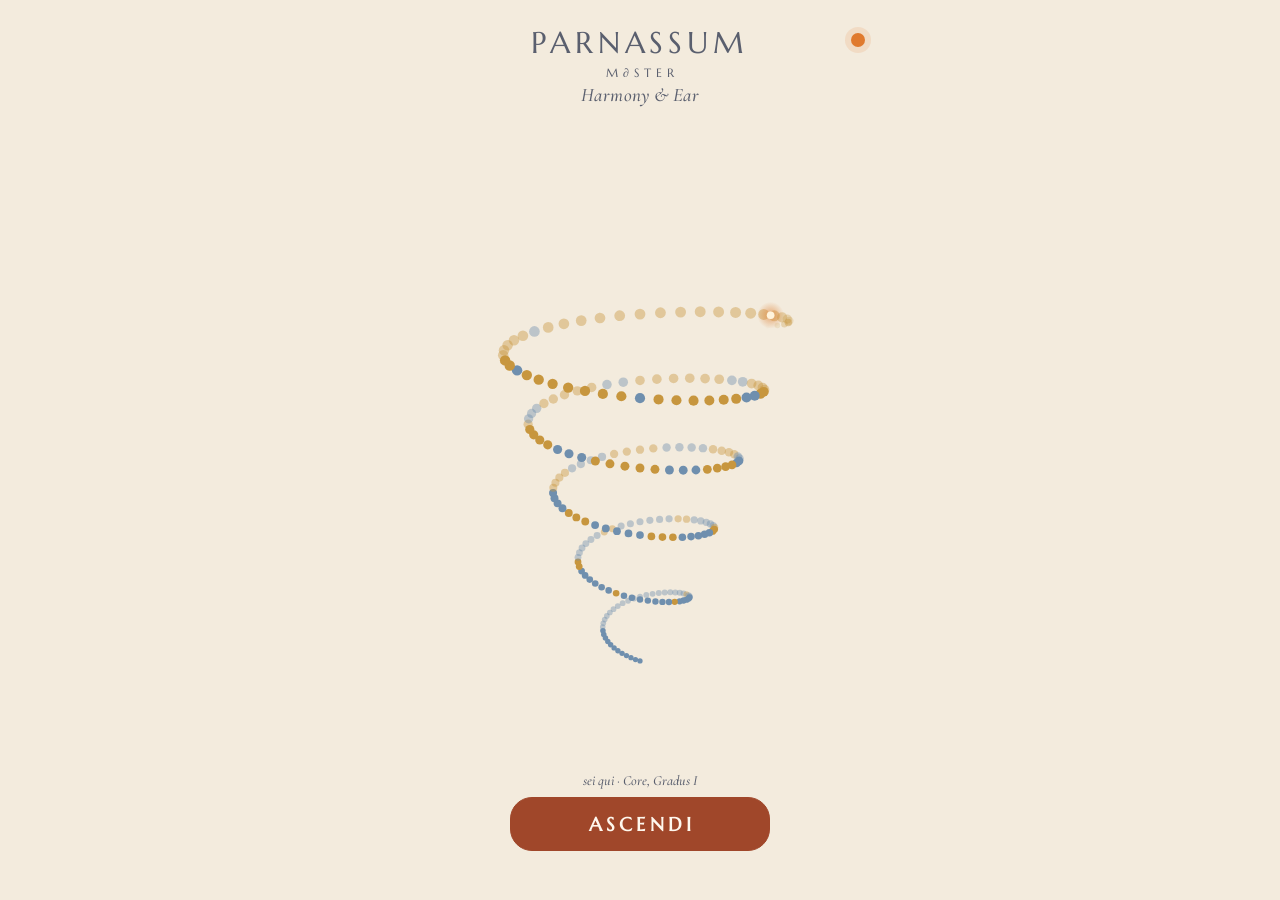
==== commit e39e01bf: "Parnassum: Audition con ingresso senza vocabolario e arresto presto (26/11, 19:53) Co-Authored-By: C" ====
--- a/ravel-fase0/index.html
+++ b/ravel-fase0/index.html
@@ -13,7 +13,7 @@
     <link rel="apple-touch-icon" href="icon-180.png" />
     <title>Parnassum M∂ster · Harmony &amp; Ear</title>
     <meta name="description" content="Parnassum M∂ster (Master) · Harmony &amp; Ear: l’orecchio relativo, dai gradi nella tonalità fino all’armonia." />
-    <script type="module" crossorigin src="./assets/main-BcGYHca4.js"></script>
+    <script type="module" crossorigin src="./assets/main-BRu6E8eR.js"></script>
     <link rel="modulepreload" crossorigin href="./assets/subjects-xXFOKr2m.js">
     <link rel="modulepreload" crossorigin href="./assets/tessere-DCb9m6Ef.js">
     <link rel="modulepreload" crossorigin href="./assets/audio-ESWxxZjq.js">
